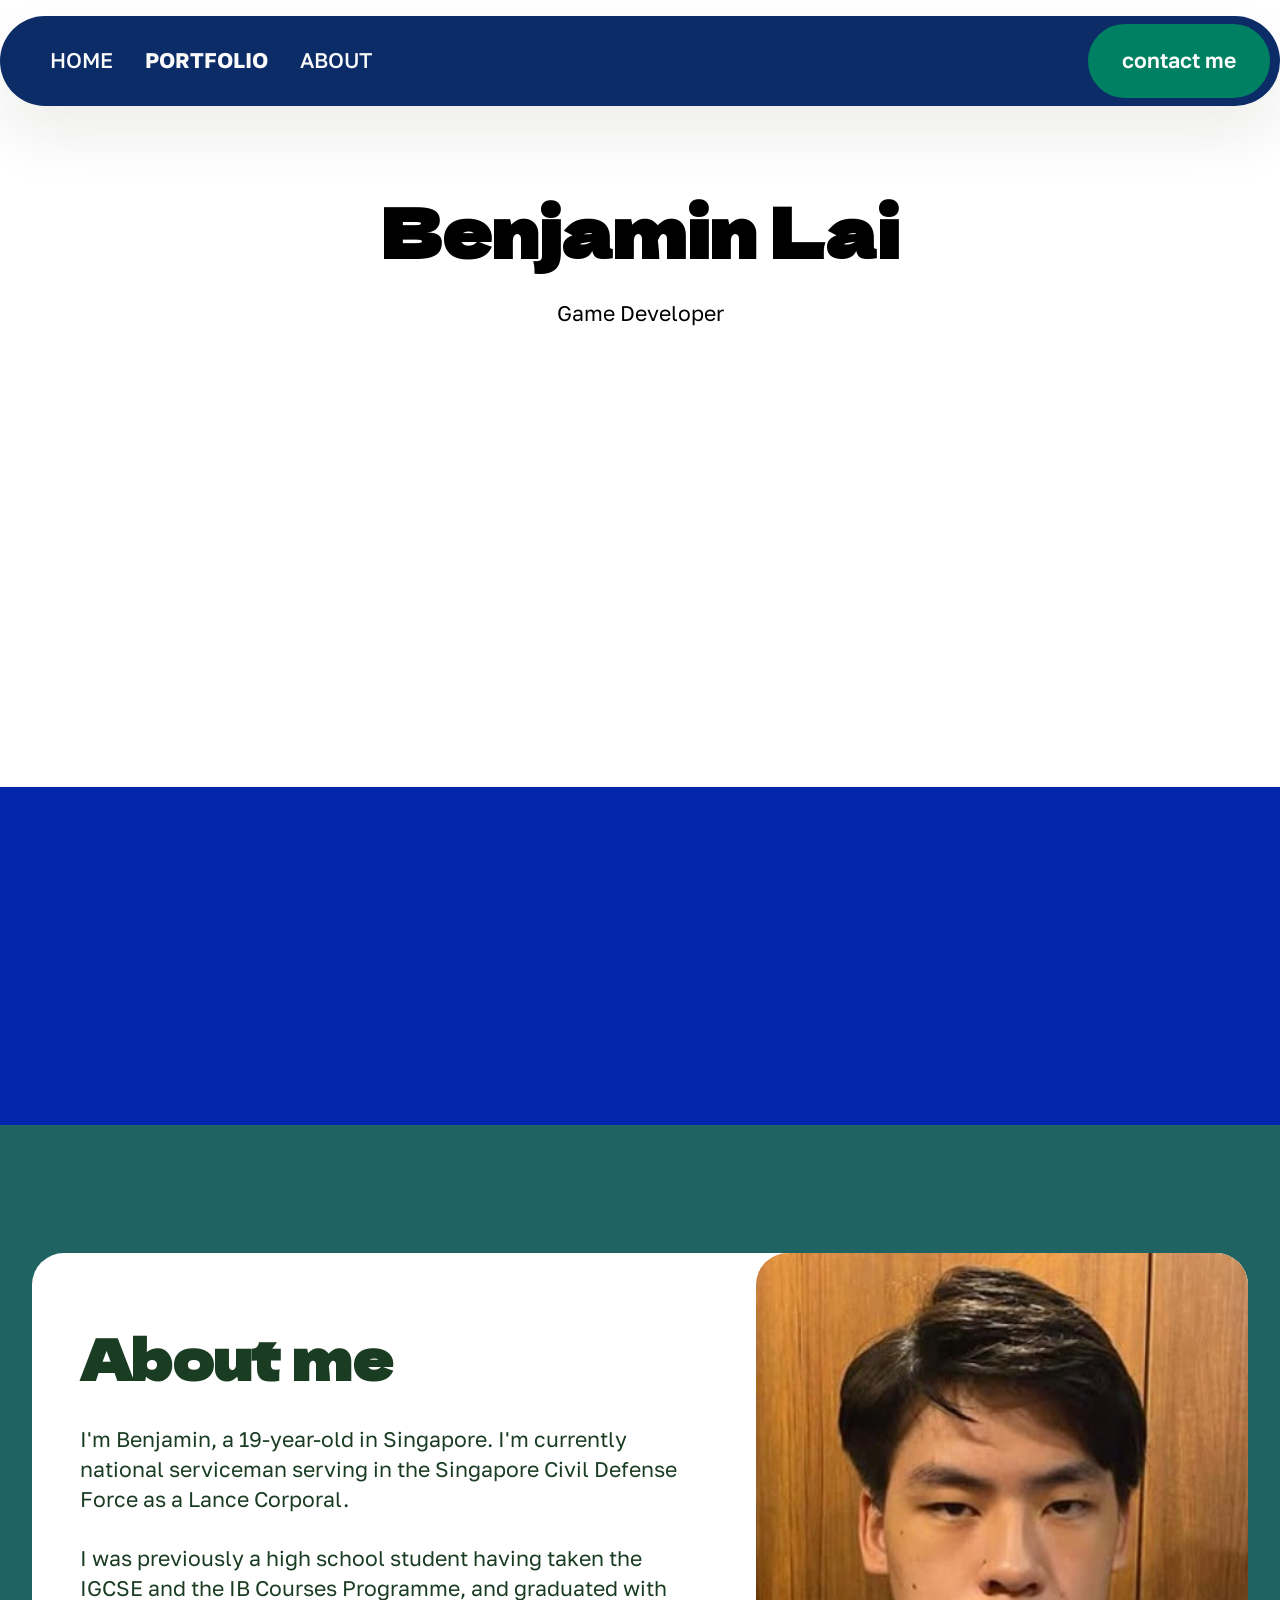
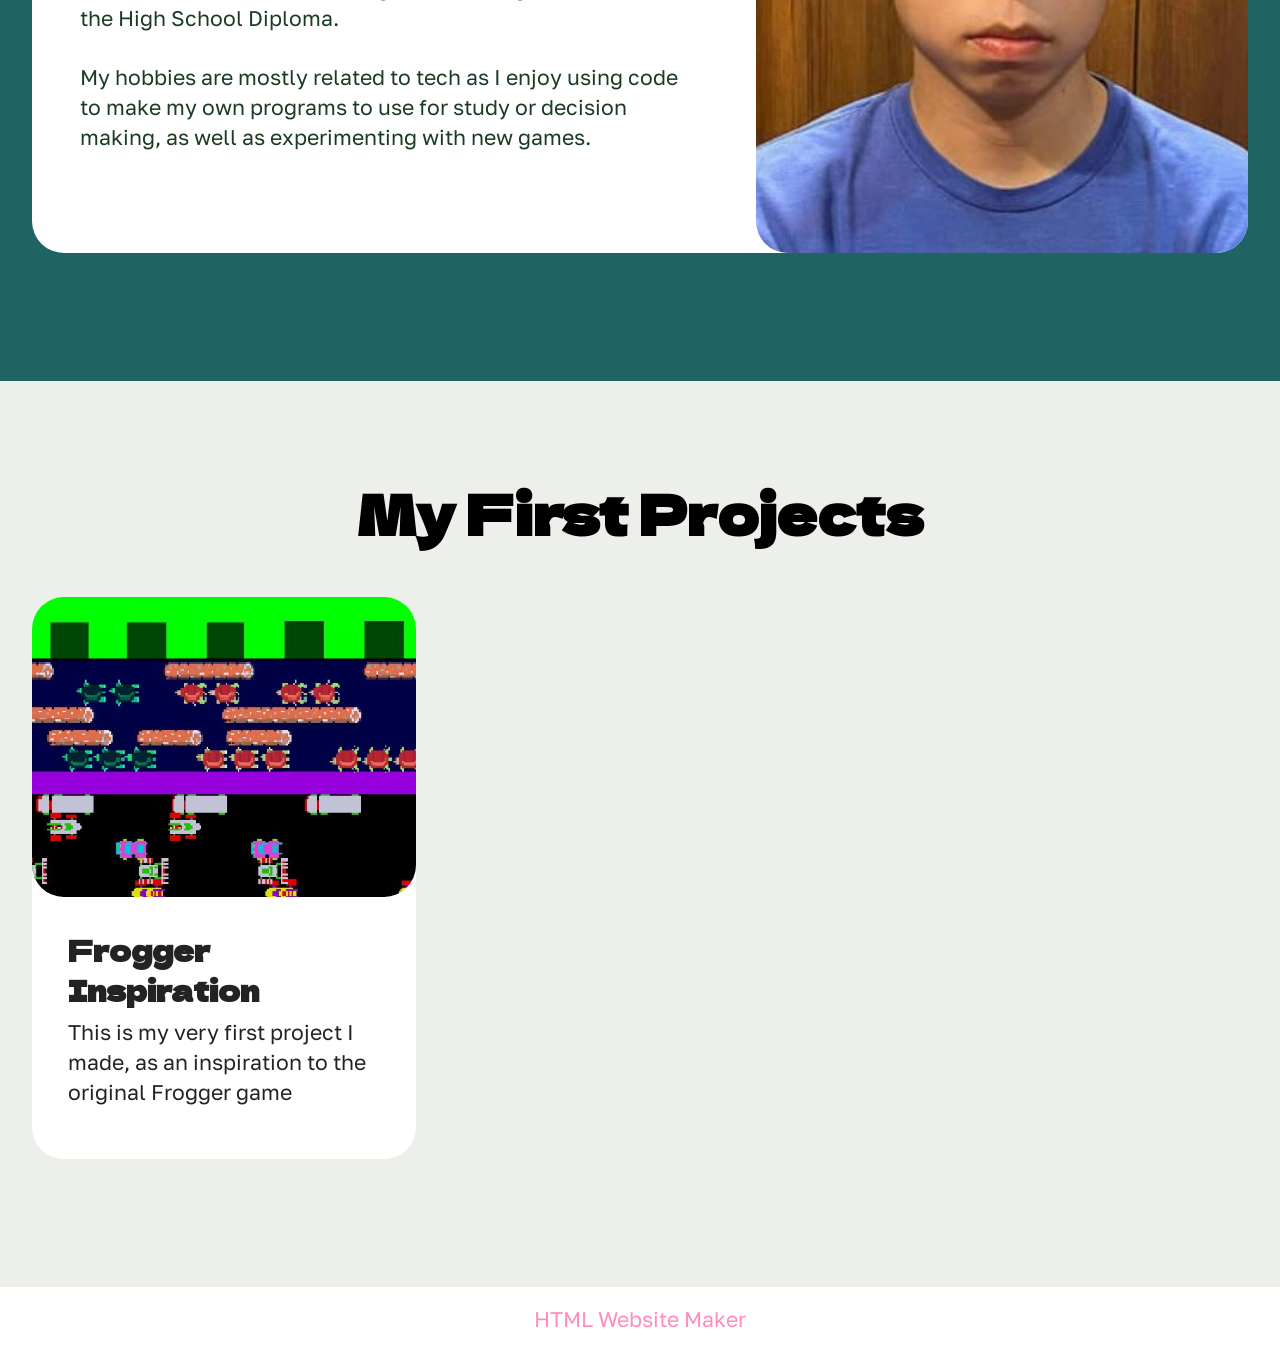
==== index.html @ 040d7aa0 "site set up, frogger page added, first edits made" ====
<!DOCTYPE html>
<html  >
<head>
  <!-- Site made with Mobirise Website Builder v6.1.12, https://mobirise.com -->
  <meta charset="UTF-8">
  <meta http-equiv="X-UA-Compatible" content="IE=edge">
  <meta name="generator" content="Mobirise v6.1.12, mobirise.com">
  <meta name="viewport" content="width=device-width, initial-scale=1, minimum-scale=1">
  <link rel="shortcut icon" href="assets/images/logo2.png" type="image/x-icon">
  <meta name="description" content="">
  
  
  <title>Home</title>
  <link rel="stylesheet" href="assets/web/assets/mobirise-icons2/mobirise2.css">
  <link rel="stylesheet" href="assets/bootstrap/css/bootstrap.min.css">
  <link rel="stylesheet" href="assets/dropdown/css/style.css">
  <link rel="stylesheet" href="assets/theme/css/style.css">
  <link rel="preload" href="https://fonts.googleapis.com/css?family=Dela+Gothic+One:400&display=swap" as="style" onload="this.onload=null;this.rel='stylesheet'">
  <noscript><link rel="stylesheet" href="https://fonts.googleapis.com/css?family=Dela+Gothic+One:400&display=swap"></noscript>
  <link rel="preload" href="https://fonts.googleapis.com/css?family=Golos+Text:400,500,600,700,800,900&display=swap" as="style" onload="this.onload=null;this.rel='stylesheet'">
  <noscript><link rel="stylesheet" href="https://fonts.googleapis.com/css?family=Golos+Text:400,500,600,700,800,900&display=swap"></noscript>
  <link rel="preload" as="style" href="assets/mobirise/css/mbr-additional.css?v=8vI5Eb"><link rel="stylesheet" href="assets/mobirise/css/mbr-additional.css?v=8vI5Eb" type="text/css">

  
  
  
</head>
<body>
  
  <section data-bs-version="5.1" class="menu menu3 cid-tHeG7yune1" once="menu" id="menu03-2">
	

	<nav class="navbar navbar-dropdown navbar-fixed-top navbar-expand-lg">
		<div class="container">
			<div class="navbar-brand">
				
				
			</div>
			<button class="navbar-toggler" type="button" data-toggle="collapse" data-bs-toggle="collapse" data-target="#navbarSupportedContent" data-bs-target="#navbarSupportedContent" aria-controls="navbarNavAltMarkup" aria-expanded="false" aria-label="Toggle navigation">
				<div class="hamburger">
					<span></span>
					<span></span>
					<span></span>
					<span></span>
				</div>
			</button>
			<div class="collapse navbar-collapse" id="navbarSupportedContent">
				<ul class="navbar-nav nav-dropdown navbar-nav-top-padding" data-app-modern-menu="true"><li class="nav-item">
						<a class="nav-link link show text-white display-7" href="index.html#features03-0" aria-expanded="false">HOME<strong></strong></a>
					</li><li class="nav-item">
						<a class="nav-link link text-white display-7" href="index.html#gallery01-2"><strong>PORTFOLIO</strong></a>
					</li>
					
					<li class="nav-item">
						<a class="nav-link link text-white display-7" href="index.html#features03-6">ABOUT<strong></strong></a>
					</li></ul>
				
				<div class="navbar-buttons mbr-section-btn"><a class="btn btn-danger display-4" href="index.html#contacts01-5">contact me</a></div>
			</div>
		</div>
	</nav>
</section>

<section data-bs-version="5.1" class="header7 cid-tHeG8PGECK" id="header07-3">
  

  
  
  <div class="topbg"></div>
  <div class="align-center container">
    <div class="row justify-content-center">
      <div class="col-md-12 col-lg-9">
        <h1 class="mbr-section-title mbr-fonts-style mb-4 display-1"><strong>Benjamin Lai</strong></h1>
        <p class="mbr-text mbr-fonts-style mb-4 display-7">
          Game Developer</p>
        
      </div>
    </div>

    <div class="row mt-5 justify-content-center">
      <div class="mbr-figure col-12 col-md-12"><iframe class="mbr-embedded-video" src="https://www.youtube.com/embed/rC41a8PRwlE?rel=0&amp;amp;mute=1&amp;showinfo=0&amp;autoplay=1&amp;loop=1&amp;playlist=rC41a8PRwlE" width="1280" height="720" frameborder="0" allowfullscreen></iframe></div>
    </div>
  </div>
</section>

<section data-bs-version="5.1" class="article05 cid-tIsj2q7oBw" id="article05-1">
  

  
  

  <div class="container">
    <div class="row justify-content-center align-items-center">
      <div class="col-12">
        <div class="card-wrapper">
          <div class="row">
            <div class="col-12 col-md-12 col-lg-5 image-wrapper">
              <img class="w-100" src="assets/images/prof-495x474.jpg" alt="Mobirise Website Builder">
            </div>
            <div class="col-12 col-lg col-md-12">
              <div class="text-wrapper align-left">
                <h1 class="mbr-section-title mbr-fonts-style mb-4 display-2"><strong>About me</strong></h1>
                <p class="mbr-text mbr-fonts-style mb-4 display-7">I'm Benjamin, a 19-year-old in Singapore. I'm currently national serviceman serving in the Singapore Civil Defense Force as a Lance Corporal.&nbsp;<br><br>I was previously a high school student having taken the IGCSE and the IB Courses Programme, and graduated with the High School Diploma.<br><br>My hobbies are mostly related to tech as I enjoy using code to make my own programs to use for study or decision making, as well as experimenting with new games.</p>
                
              </div>
            </div>
          </div>
        </div>
      </div>
    </div>
  </div>
</section>

<section data-bs-version="5.1" class="features4 start cid-vlGJOnzGHp" id="features04-g">
	
	
	<div class="container">
		<div class="row justify-content-center">
			<div class="col-12 content-head">
				<div class="mbr-section-head mb-5">
					<h4 class="mbr-section-title mbr-fonts-style align-center mb-0 display-2">
						<strong>My First Projects</strong></h4>
					
					
				</div>
			</div>
		</div>
		<div class="row">
			<div class="item features-image col-12 col-md-6 col-lg-4 active">
				<div class="item-wrapper">
					<div class="item-img">
						<a href="frogger.html"><img src="assets/images/froggergameplay-543x629.jpg" alt="Mobirise Website Builder" data-slide-to="1" data-bs-slide-to="1"></a>
					</div>
					<div class="item-content">
						<h5 class="item-title mbr-fonts-style display-5">
							<strong>Frogger Inspiration</strong></h5>
						<p class="mbr-text mbr-fonts-style display-7">
							This is my very first project I made, as an inspiration to the original Frogger game</p>
						
					</div>

				</div>
			</div>
			
			
		</div>
	</div>
</section><section class="display-7" style="padding: 0;align-items: center;justify-content: center;flex-wrap: wrap;    align-content: center;display: flex;position: relative;height: 4rem;"><a href="https://mobiri.se/" style="flex: 1 1;height: 4rem;position: absolute;width: 100%;z-index: 1;"><img alt="" style="height: 4rem;" src="[data-uri]"></a><p style="margin: 0;text-align: center;" class="display-7">&#8204;</p><a style="z-index:1" href="https://mobirise.com/html-builder.html">HTML Website Maker</a></section><script src="assets/bootstrap/js/bootstrap.bundle.min.js"></script>  <script src="assets/smoothscroll/smooth-scroll.js"></script>  <script src="assets/ytplayer/index.js"></script>  <script src="assets/dropdown/js/navbar-dropdown.js"></script>  <script src="assets/theme/js/script.js"></script>  
  
  
</body>
</html>
---- assets/web/assets/mobirise-icons2/mobirise2.css ----
@font-face {
  font-family: 'Moririse2';
  font-display: swap;
  src:  url('mobirise2.eot?f2bix4');
  src:  url('mobirise2.eot?f2bix4#iefix') format('embedded-opentype'),
    url('mobirise2.woff2?f2bix4') format('woff2'),
    url('mobirise2.woff?f2bix4') format('woff'),
    url('mobirise2.ttf?f2bix4') format('truetype'),
    url('mobirise2.svg?f2bix4#mobirise2') format('svg');
  font-weight: normal;
  font-style: normal;
}

[class^="mobi-"], [class*=" mobi-"] {
  /* use !important to prevent issues with browser extensions that change fonts */
  font-family: 'Moririse2' !important;
  speak: none;
  font-style: normal;
  font-weight: normal;
  font-variant: normal;
  text-transform: none;
  line-height: 1;

  /* Better Font Rendering =========== */
  -webkit-font-smoothing: antialiased;
  -moz-osx-font-smoothing: grayscale;
}

.mobi-mbri-add-submenu:before {
  content: "\e900";
}
.mobi-mbri-alert:before {
  content: "\e901";
}
.mobi-mbri-align-center:before {
  content: "\e902";
}
.mobi-mbri-align-justify:before {
  content: "\e903";
}
.mobi-mbri-align-left:before {
  content: "\e904";
}
.mobi-mbri-align-right:before {
  content: "\e905";
}
.mobi-mbri-android:before {
  content: "\e906";
}
.mobi-mbri-apple:before {
  content: "\e907";
}
.mobi-mbri-arrow-down:before {
  content: "\e908";
}
.mobi-mbri-arrow-next:before {
  content: "\e909";
}
.mobi-mbri-arrow-prev:before {
  content: "\e90a";
}
.mobi-mbri-arrow-up:before {
  content: "\e90b";
}
.mobi-mbri-bold:before {
  content: "\e90c";
}
.mobi-mbri-bookmark:before {
  content: "\e90d";
}
.mobi-mbri-bootstrap:before {
  content: "\e90e";
}
.mobi-mbri-briefcase:before {
  content: "\e90f";
}
.mobi-mbri-browse:before {
  content: "\e910";
}
.mobi-mbri-bulleted-list:before {
  content: "\e911";
}
.mobi-mbri-calendar:before {
  content: "\e912";
}
.mobi-mbri-camera:before {
  content: "\e913";
}
.mobi-mbri-cart-add:before {
  content: "\e914";
}
.mobi-mbri-cart-full:before {
  content: "\e915";
}
.mobi-mbri-cash:before {
  content: "\e916";
}
.mobi-mbri-change-style:before {
  content: "\e917";
}
.mobi-mbri-chat:before {
  content: "\e918";
}
.mobi-mbri-clock:before {
  content: "\e919";
}
.mobi-mbri-close:before {
  content: "\e91a";
}
.mobi-mbri-cloud:before {
  content: "\e91b";
}
.mobi-mbri-code:before {
  content: "\e91c";
}
.mobi-mbri-contact-form:before {
  content: "\e91d";
}
.mobi-mbri-credit-card:before {
  content: "\e91e";
}
.mobi-mbri-cursor-click:before {
  content: "\e91f";
}
.mobi-mbri-cust-feedback:before {
  content: "\e920";
}
.mobi-mbri-database:before {
  content: "\e921";
}
.mobi-mbri-delivery:before {
  content: "\e922";
}
.mobi-mbri-desktop:before {
  content: "\e923";
}
.mobi-mbri-devices:before {
  content: "\e924";
}
.mobi-mbri-down:before {
  content: "\e925";
}
.mobi-mbri-download-2:before {
  content: "\e926";
}
.mobi-mbri-download:before {
  content: "\e927";
}
.mobi-mbri-drag-n-drop-2:before {
  content: "\e928";
}
.mobi-mbri-drag-n-drop:before {
  content: "\e929";
}
.mobi-mbri-edit-2:before {
  content: "\e92a";
}
.mobi-mbri-edit:before {
  content: "\e92b";
}
.mobi-mbri-error:before {
  content: "\e92c";
}
.mobi-mbri-extension:before {
  content: "\e92d";
}
.mobi-mbri-features:before {
  content: "\e92e";
}
.mobi-mbri-file:before {
  content: "\e92f";
}
.mobi-mbri-flag:before {
  content: "\e930";
}
.mobi-mbri-folder:before {
  content: "\e931";
}
.mobi-mbri-gift:before {
  content: "\e932";
}
.mobi-mbri-github:before {
  content: "\e933";
}
.mobi-mbri-globe-2:before {
  content: "\e934";
}
.mobi-mbri-globe:before {
  content: "\e935";
}
.mobi-mbri-growing-chart:before {
  content: "\e936";
}
.mobi-mbri-hearth:before {
  content: "\e937";
}
.mobi-mbri-help:before {
  content: "\e938";
}
.mobi-mbri-home:before {
  content: "\e939";
}
.mobi-mbri-hot-cup:before {
  content: "\e93a";
}
.mobi-mbri-idea:before {
  content: "\e93b";
}
.mobi-mbri-image-gallery:before {
  content: "\e93c";
}
.mobi-mbri-image-slider:before {
  content: "\e93d";
}
.mobi-mbri-info:before {
  content: "\e93e";
}
.mobi-mbri-italic:before {
  content: "\e93f";
}
.mobi-mbri-key:before {
  content: "\e940";
}
.mobi-mbri-laptop:before {
  content: "\e941";
}
.mobi-mbri-layers:before {
  content: "\e942";
}
.mobi-mbri-left-right:before {
  content: "\e943";
}
.mobi-mbri-left:before {
  content: "\e944";
}
.mobi-mbri-letter:before {
  content: "\e945";
}
.mobi-mbri-like:before {
  content: "\e946";
}
.mobi-mbri-link:before {
  content: "\e947";
}
.mobi-mbri-lock:before {
  content: "\e948";
}
.mobi-mbri-login:before {
  content: "\e949";
}
.mobi-mbri-logout:before {
  content: "\e94a";
}
.mobi-mbri-magic-stick:before {
  content: "\e94b";
}
.mobi-mbri-map-pin:before {
  content: "\e94c";
}
.mobi-mbri-menu:before {
  content: "\e94d";
}
.mobi-mbri-mobile-2:before {
  content: "\e94e";
}
.mobi-mbri-mobile-horizontal:before {
  content: "\e94f";
}
.mobi-mbri-mobile:before {
  content: "\e950";
}
.mobi-mbri-mobirise:before {
  content: "\e951";
}
.mobi-mbri-more-horizontal:before {
  content: "\e952";
}
.mobi-mbri-more-vertical:before {
  content: "\e953";
}
.mobi-mbri-music:before {
  content: "\e954";
}
.mobi-mbri-new-file:before {
  content: "\e955";
}
.mobi-mbri-numbered-list:before {
  content: "\e956";
}
.mobi-mbri-opened-folder:before {
  content: "\e957";
}
.mobi-mbri-pages:before {
  content: "\e958";
}
.mobi-mbri-paper-plane:before {
  content: "\e959";
}
.mobi-mbri-paperclip:before {
  content: "\e95a";
}
.mobi-mbri-phone:before {
  content: "\e95b";
}
.mobi-mbri-photo:before {
  content: "\e95c";
}
.mobi-mbri-photos:before {
  content: "\e95d";
}
.mobi-mbri-pin:before {
  content: "\e95e";
}
.mobi-mbri-play:before {
  content: "\e95f";
}
.mobi-mbri-plus:before {
  content: "\e960";
}
.mobi-mbri-preview:before {
  content: "\e961";
}
.mobi-mbri-print:before {
  content: "\e962";
}
.mobi-mbri-protect:before {
  content: "\e963";
}
.mobi-mbri-question:before {
  content: "\e964";
}
.mobi-mbri-quote-left:before {
  content: "\e965";
}
.mobi-mbri-quote-right:before {
  content: "\e966";
}
.mobi-mbri-redo:before {
  content: "\e967";
}
.mobi-mbri-refresh:before {
  content: "\e968";
}
.mobi-mbri-responsive-2:before {
  content: "\e969";
}
.mobi-mbri-responsive:before {
  content: "\e96a";
}
.mobi-mbri-right:before {
  content: "\e96b";
}
.mobi-mbri-rocket:before {
  content: "\e96c";
}
.mobi-mbri-sad-face:before {
  content: "\e96d";
}
.mobi-mbri-sale:before {
  content: "\e96e";
}
.mobi-mbri-save:before {
  content: "\e96f";
}
.mobi-mbri-search:before {
  content: "\e970";
}
.mobi-mbri-setting-2:before {
  content: "\e971";
}
.mobi-mbri-setting-3:before {
  content: "\e972";
}
.mobi-mbri-setting:before {
  content: "\e973";
}
.mobi-mbri-share:before {
  content: "\e974";
}
.mobi-mbri-shopping-bag:before {
  content: "\e975";
}
.mobi-mbri-shopping-basket:before {
  content: "\e976";
}
.mobi-mbri-shopping-cart:before {
  content: "\e977";
}
.mobi-mbri-sites:before {
  content: "\e978";
}
.mobi-mbri-smile-face:before {
  content: "\e979";
}
.mobi-mbri-speed:before {
  content: "\e97a";
}
.mobi-mbri-star:before {
  content: "\e97b";
}
.mobi-mbri-success:before {
  content: "\e97c";
}
.mobi-mbri-sun:before {
  content: "\e97d";
}
.mobi-mbri-sun2:before {
  content: "\e97e";
}
.mobi-mbri-tablet-vertical:before {
  content: "\e97f";
}
.mobi-mbri-tablet:before {
  content: "\e980";
}
.mobi-mbri-target:before {
  content: "\e981";
}
.mobi-mbri-timer:before {
  content: "\e982";
}
.mobi-mbri-to-ftp:before {
  content: "\e983";
}
.mobi-mbri-to-local-drive:before {
  content: "\e984";
}
.mobi-mbri-touch-swipe:before {
  content: "\e985";
}
.mobi-mbri-touch:before {
  content: "\e986";
}
.mobi-mbri-trash:before {
  content: "\e987";
}
.mobi-mbri-underline:before {
  content: "\e988";
}
.mobi-mbri-undo:before {
  content: "\e989";
}
.mobi-mbri-unlink:before {
  content: "\e98a";
}
.mobi-mbri-unlock:before {
  content: "\e98b";
}
.mobi-mbri-up-down:before {
  content: "\e98c";
}
.mobi-mbri-up:before {
  content: "\e98d";
}
.mobi-mbri-update:before {
  content: "\e98e";
}
.mobi-mbri-upload-2:before {
  content: "\e98f";
}
.mobi-mbri-upload:before {
  content: "\e990";
}
.mobi-mbri-user-2:before {
  content: "\e991";
}
.mobi-mbri-user:before {
  content: "\e992";
}
.mobi-mbri-users:before {
  content: "\e993";
}
.mobi-mbri-video-play:before {
  content: "\e994";
}
.mobi-mbri-video:before {
  content: "\e995";
}
.mobi-mbri-watch:before {
  content: "\e996";
}
.mobi-mbri-website-theme-2:before {
  content: "\e997";
}
.mobi-mbri-website-theme:before {
  content: "\e998";
}
.mobi-mbri-wifi:before {
  content: "\e999";
}
.mobi-mbri-windows:before {
  content: "\e99a";
}
.mobi-mbri-zoom-in:before {
  content: "\e99b";
}
.mobi-mbri-zoom-out:before {
  content: "\e99c";
}
---- assets/dropdown/css/style.css ----
.navbar-dropdown {
  left: 0;
  padding: 0;
  position: absolute;
  right: 0;
  top: 0;
  transition: all 0.45s ease;
  z-index: 1030;
  background: #282828; }
  .navbar-dropdown .navbar-logo {
    margin-right: 0.8rem;
    transition: margin 0.3s ease-in-out;
    vertical-align: middle; }
    .navbar-dropdown .navbar-logo img {
      height: 3.125rem;
      transition: all 0.3s ease-in-out; }
    .navbar-dropdown .navbar-logo.mbr-iconfont {
      font-size: 3.125rem;
      line-height: 3.125rem; }
  .navbar-dropdown .navbar-caption {
    font-weight: 700;
    white-space: normal;
    vertical-align: -4px;
    line-height: 3.125rem !important; }
    .navbar-dropdown .navbar-caption, .navbar-dropdown .navbar-caption:hover {
      color: inherit;
      text-decoration: none; }
  .navbar-dropdown .mbr-iconfont + .navbar-caption {
    vertical-align: -1px; }
  .navbar-dropdown.navbar-fixed-top {
    position: fixed; }
  .navbar-dropdown .navbar-brand span {
    vertical-align: -4px; }
  .navbar-dropdown.bg-color.transparent {
    background: none; }
  .navbar-dropdown.navbar-short .navbar-brand {
    padding: 0.625rem 0; }
    .navbar-dropdown.navbar-short .navbar-brand span {
      vertical-align: -1px; }
  .navbar-dropdown.navbar-short .navbar-caption {
    line-height: 2.375rem !important;
    vertical-align: -2px; }
  .navbar-dropdown.navbar-short .navbar-logo {
    margin-right: 0.5rem; }
    .navbar-dropdown.navbar-short .navbar-logo img {
      height: 2.375rem; }
    .navbar-dropdown.navbar-short .navbar-logo.mbr-iconfont {
      font-size: 2.375rem;
      line-height: 2.375rem; }
  .navbar-dropdown.navbar-short .mbr-table-cell {
    height: 3.625rem; }
  .navbar-dropdown .navbar-close {
    left: 0.6875rem;
    position: fixed;
    top: 0.75rem;
    z-index: 1000; }
  .navbar-dropdown .hamburger-icon {
    content: "";
    display: inline-block;
    vertical-align: middle;
    width: 16px;
    -webkit-box-shadow: 0 -6px 0 1px #282828,0 0 0 1px #282828,0 6px 0 1px #282828;
    -moz-box-shadow: 0 -6px 0 1px #282828,0 0 0 1px #282828,0 6px 0 1px #282828;
    box-shadow: 0 -6px 0 1px #282828,0 0 0 1px #282828,0 6px 0 1px #282828; }

.dropdown-menu .dropdown-toggle[data-toggle="dropdown-submenu"]::after {
  border-bottom: 0.35em solid transparent;
  border-left: 0.35em solid;
  border-right: 0;
  border-top: 0.35em solid transparent;
  margin-left: 0.3rem; }

.dropdown-menu .dropdown-item:focus {
  outline: 0; }

.nav-dropdown {
  font-size: 0.75rem;
  font-weight: 500;
  height: auto !important; }
  .nav-dropdown .nav-btn {
    padding-left: 1rem; }
  .nav-dropdown .link {
    margin: .667em 1.667em;
    font-weight: 500;
    padding: 0;
    transition: color .2s ease-in-out; }
    .nav-dropdown .link.dropdown-toggle {
      margin-right: 2.583em; }
      .nav-dropdown .link.dropdown-toggle::after {
        margin-left: .25rem;
        border-top: 0.35em solid;
        border-right: 0.35em solid transparent;
        border-left: 0.35em solid transparent;
        border-bottom: 0; }
      .nav-dropdown .link.dropdown-toggle[aria-expanded="true"] {
        margin: 0;
        padding: 0.667em 3.263em  0.667em 1.667em; }
  .nav-dropdown .link::after,
  .nav-dropdown .dropdown-item::after {
    color: inherit; }
  .nav-dropdown .btn {
    font-size: 0.75rem;
    font-weight: 700;
    letter-spacing: 0;
    margin-bottom: 0;
    padding-left: 1.25rem;
    padding-right: 1.25rem; }
  .nav-dropdown .dropdown-menu {
    border-radius: 0;
    border: 0;
    left: 0;
    margin: 0;
    padding-bottom: 1.25rem;
    padding-top: 1.25rem;
    position: relative; }
  .nav-dropdown .dropdown-submenu {
    margin-left: 0.125rem;
    top: 0; }
  .nav-dropdown .dropdown-item {
    font-weight: 500;
    line-height: 2;
    padding: 0.3846em 4.615em 0.3846em 1.5385em;
    position: relative;
    transition: color .2s ease-in-out, background-color .2s ease-in-out; }
    .nav-dropdown .dropdown-item::after {
      margin-top: -0.3077em;
      position: absolute;
      right: 1.1538em;
      top: 50%; }
    .nav-dropdown .dropdown-item:focus, .nav-dropdown .dropdown-item:hover {
      background: none; }

@media (max-width: 767px) {
  .nav-dropdown.navbar-toggleable-sm {
    bottom: 0;
    display: none;
    left: 0;
    overflow-x: hidden;
    position: fixed;
    top: 0;
    transform: translateX(-100%);
    -ms-transform: translateX(-100%);
    -webkit-transform: translateX(-100%);
    width: 18.75rem;
    z-index: 999; } }
.nav-dropdown.navbar-toggleable-xl {
  bottom: 0;
  display: none;
  left: 0;
  overflow-x: hidden;
  position: fixed;
  top: 0;
  transform: translateX(-100%);
  -ms-transform: translateX(-100%);
  -webkit-transform: translateX(-100%);
  width: 18.75rem;
  z-index: 999; }

.nav-dropdown-sm {
  display: block !important;
  overflow-x: hidden;
  overflow: auto;
  padding-top: 3.875rem; }
  .nav-dropdown-sm::after {
    content: "";
    display: block;
    height: 3rem;
    width: 100%; }
  .nav-dropdown-sm.collapse.in ~ .navbar-close {
    display: block !important; }
  .nav-dropdown-sm.collapsing, .nav-dropdown-sm.collapse.in {
    transform: translateX(0);
    -ms-transform: translateX(0);
    -webkit-transform: translateX(0);
    transition: all 0.25s ease-out;
    -webkit-transition: all 0.25s ease-out;
    background: #282828; }
  .nav-dropdown-sm.collapsing[aria-expanded="false"] {
    transform: translateX(-100%);
    -ms-transform: translateX(-100%);
    -webkit-transform: translateX(-100%); }
  .nav-dropdown-sm .nav-item {
    display: block;
    margin-left: 0 !important;
    padding-left: 0; }
  .nav-dropdown-sm .link,
  .nav-dropdown-sm .dropdown-item {
    border-top: 1px dotted rgba(255, 255, 255, 0.1);
    font-size: 0.8125rem;
    line-height: 1.6;
    margin: 0 !important;
    padding: 0.875rem 2.4rem 0.875rem 1.5625rem !important;
    position: relative;
    white-space: normal; }
    .nav-dropdown-sm .link:focus, .nav-dropdown-sm .link:hover,
    .nav-dropdown-sm .dropdown-item:focus,
    .nav-dropdown-sm .dropdown-item:hover {
      background: rgba(0, 0, 0, 0.2) !important;
      color: #c0a375; }
  .nav-dropdown-sm .nav-btn {
    position: relative;
    padding: 1.5625rem 1.5625rem 0 1.5625rem; }
    .nav-dropdown-sm .nav-btn::before {
      border-top: 1px dotted rgba(255, 255, 255, 0.1);
      content: "";
      left: 0;
      position: absolute;
      top: 0;
      width: 100%; }
    .nav-dropdown-sm .nav-btn + .nav-btn {
      padding-top: 0.625rem; }
      .nav-dropdown-sm .nav-btn + .nav-btn::before {
        display: none; }
  .nav-dropdown-sm .btn {
    padding: 0.625rem 0; }
  .nav-dropdown-sm .dropdown-toggle[data-toggle="dropdown-submenu"]::after {
    margin-left: .25rem;
    border-top: 0.35em solid;
    border-right: 0.35em solid transparent;
    border-left: 0.35em solid transparent;
    border-bottom: 0; }
  .nav-dropdown-sm .dropdown-toggle[data-toggle="dropdown-submenu"][aria-expanded="true"]::after {
    border-top: 0;
    border-right: 0.35em solid transparent;
    border-left: 0.35em solid transparent;
    border-bottom: 0.35em solid; }
  .nav-dropdown-sm .dropdown-menu {
    margin: 0;
    padding: 0;
    position: relative;
    top: 0;
    left: 0;
    width: 100%;
    border: 0;
    float: none;
    border-radius: 0;
    background: none; }
  .nav-dropdown-sm .dropdown-submenu {
    left: 100%;
    margin-left: 0.125rem;
    margin-top: -1.25rem;
    top: 0; }

.navbar-toggleable-sm .nav-dropdown .dropdown-menu {
  position: absolute; }

.navbar-toggleable-sm .nav-dropdown .dropdown-submenu {
  left: 100%;
  margin-left: 0.125rem;
  margin-top: -1.25rem;
  top: 0; }

.navbar-toggleable-sm.opened .nav-dropdown .dropdown-menu {
  position: relative; }

.navbar-toggleable-sm.opened .nav-dropdown .dropdown-submenu {
  left: 0;
  margin-left: 00rem;
  margin-top: 0rem;
  top: 0; }

.is-builder .nav-dropdown.collapsing {
  transition: none !important; }
---- assets/theme/css/style.css ----
@charset "UTF-8";
section {
  background-color: #ffffff;
}

body {
  font-style: normal;
  line-height: 1.5;
  font-weight: 400;
  color: #232323;
  position: relative;
}

button {
  background-color: transparent;
  border-color: transparent;
}

.embla__button,
.carousel-control {
  background-color: #edefea !important;
  opacity: 0.8 !important;
  color: #464845 !important;
  border-color: #edefea !important;
}

.carousel .close,
.modalWindow .close {
  background-color: #edefea !important;
  color: #464845 !important;
  border-color: #edefea !important;
  opacity: 0.8 !important;
}

.carousel .close:hover,
.modalWindow .close:hover {
  opacity: 1 !important;
}

.carousel-indicators li {
  background-color: #edefea !important;
  border: 2px solid #464845 !important;
}

.carousel-indicators li:hover,
.carousel-indicators li:active {
  opacity: 0.8 !important;
}

.embla__button:hover,
.carousel-control:hover {
  background-color: #edefea !important;
  opacity: 1 !important;
}

.modalWindow-video-container {
  height: 80%;
}

section,
.container,
.container-fluid {
  position: relative;
  word-wrap: break-word;
}

a.mbr-iconfont:hover {
  text-decoration: none;
}

.article .lead p,
.article .lead ul,
.article .lead ol,
.article .lead pre,
.article .lead blockquote {
  margin-bottom: 0;
}

a {
  font-style: normal;
  font-weight: 400;
  cursor: pointer;
}
a, a:hover {
  text-decoration: none;
}

.mbr-section-title {
  font-style: normal;
  line-height: 1.3;
}

.mbr-section-subtitle {
  line-height: 1.3;
}

.mbr-text {
  font-style: normal;
  line-height: 1.7;
}

h1,
h2,
h3,
h4,
h5,
h6,
.display-1,
.display-2,
.display-4,
.display-5,
.display-7,
span,
p,
a {
  line-height: 1;
  word-break: break-word;
  word-wrap: break-word;
  font-weight: 400;
}

b,
strong {
  font-weight: bold;
}

input:-webkit-autofill, input:-webkit-autofill:hover, input:-webkit-autofill:focus, input:-webkit-autofill:active {
  transition-delay: 9999s;
  -webkit-transition-property: background-color, color;
  transition-property: background-color, color;
}

textarea[type=hidden] {
  display: none;
}

section {
  background-position: 50% 50%;
  background-repeat: no-repeat;
  background-size: cover;
}
section .mbr-background-video,
section .mbr-background-video-preview {
  position: absolute;
  bottom: 0;
  left: 0;
  right: 0;
  top: 0;
}

.hidden {
  visibility: hidden;
}

.mbr-z-index20 {
  z-index: 20;
}

/*! Base colors */
.mbr-white {
  color: #ffffff;
}

.mbr-black {
  color: #111111;
}

.mbr-bg-white {
  background-color: #ffffff;
}

.mbr-bg-black {
  background-color: #000000;
}

/*! Text-aligns */
.align-left {
  text-align: left;
}

.align-center {
  text-align: center;
}

.align-right {
  text-align: right;
}

/*! Font-weight  */
.mbr-light {
  font-weight: 300;
}

.mbr-regular {
  font-weight: 400;
}

.mbr-semibold {
  font-weight: 500;
}

.mbr-bold {
  font-weight: 700;
}

/*! Media  */
.media-content {
  flex-basis: 100%;
}

.media-container-row {
  display: flex;
  flex-direction: row;
  flex-wrap: wrap;
  justify-content: center;
  align-content: center;
  align-items: start;
}
.media-container-row .media-size-item {
  width: 400px;
}

.media-container-column {
  display: flex;
  flex-direction: column;
  flex-wrap: wrap;
  justify-content: center;
  align-content: center;
  align-items: stretch;
}
.media-container-column > * {
  width: 100%;
}

@media (min-width: 992px) {
  .media-container-row {
    flex-wrap: nowrap;
  }
}
figure {
  margin-bottom: 0;
  overflow: hidden;
}

figure[mbr-media-size] {
  transition: width 0.1s;
}

img,
iframe {
  display: block;
  width: 100%;
}

.card {
  background-color: transparent;
  border: none;
}

.card-box {
  width: 100%;
}

.card-img {
  text-align: center;
  flex-shrink: 0;
  -webkit-flex-shrink: 0;
}

.media {
  max-width: 100%;
  margin: 0 auto;
}

.mbr-figure {
  align-self: center;
}

.media-container > div {
  max-width: 100%;
}

.mbr-figure img,
.card-img img {
  width: 100%;
}

@media (max-width: 991px) {
  .media-size-item {
    width: auto !important;
  }
  .media {
    width: auto;
  }
  .mbr-figure {
    width: 100% !important;
  }
}
/*! Buttons */
.mbr-section-btn {
  margin-left: -0.6rem;
  margin-right: -0.6rem;
  font-size: 0;
}

.btn {
  font-weight: 600;
  border-width: 1px;
  font-style: normal;
  margin: 0.6rem 0.6rem;
  white-space: normal;
  transition: all 0.2s ease-in-out;
  display: inline-flex;
  align-items: center;
  justify-content: center;
  word-break: break-word;
}

.btn-sm {
  font-weight: 600;
  letter-spacing: 0px;
  transition: all 0.3s ease-in-out;
}

.btn-md {
  font-weight: 600;
  letter-spacing: 0px;
  transition: all 0.3s ease-in-out;
}

.btn-lg {
  font-weight: 600;
  letter-spacing: 0px;
  transition: all 0.3s ease-in-out;
}

.btn-form {
  margin: 0;
}
.btn-form:hover {
  cursor: pointer;
}

nav .mbr-section-btn {
  margin-left: 0rem;
  margin-right: 0rem;
}

/*! Btn icon margin */
.btn .mbr-iconfont,
.btn.btn-sm .mbr-iconfont {
  order: 1;
  cursor: pointer;
  margin-left: 0.5rem;
  vertical-align: sub;
}

.btn.btn-md .mbr-iconfont,
.btn.btn-md .mbr-iconfont {
  margin-left: 0.8rem;
}

.mbr-regular {
  font-weight: 400;
}

.mbr-semibold {
  font-weight: 500;
}

.mbr-bold {
  font-weight: 700;
}

[type=submit] {
  -webkit-appearance: none;
}

/*! Full-screen */
.mbr-fullscreen .mbr-overlay {
  min-height: 100vh;
}

.mbr-fullscreen {
  display: flex;
  display: -moz-flex;
  display: -ms-flex;
  display: -o-flex;
  align-items: center;
  min-height: 100vh;
  padding-top: 3rem;
  padding-bottom: 3rem;
}

/*! Map */
.map {
  height: 25rem;
  position: relative;
}
.map iframe {
  width: 100%;
  height: 100%;
}

/*! Scroll to top arrow */
.mbr-arrow-up {
  bottom: 25px;
  right: 90px;
  position: fixed;
  text-align: right;
  z-index: 5000;
  color: #ffffff;
  font-size: 22px;
}

.mbr-arrow-up a {
  background: rgba(0, 0, 0, 0.2);
  border-radius: 50%;
  color: #fff;
  display: inline-block;
  height: 60px;
  width: 60px;
  border: 2px solid #fff;
  outline-style: none !important;
  position: relative;
  text-decoration: none;
  transition: all 0.3s ease-in-out;
  cursor: pointer;
  text-align: center;
}
.mbr-arrow-up a:hover {
  background-color: rgba(0, 0, 0, 0.4);
}
.mbr-arrow-up a i {
  line-height: 60px;
}

.mbr-arrow-up-icon {
  display: block;
  color: #fff;
}

.mbr-arrow-up-icon::before {
  content: "›";
  display: inline-block;
  font-family: serif;
  font-size: 22px;
  line-height: 1;
  font-style: normal;
  position: relative;
  top: 6px;
  left: -4px;
  transform: rotate(-90deg);
}

/*! Arrow Down */
.mbr-arrow {
  position: absolute;
  bottom: 45px;
  left: 50%;
  width: 60px;
  height: 60px;
  cursor: pointer;
  background-color: rgba(80, 80, 80, 0.5);
  border-radius: 50%;
  transform: translateX(-50%);
}
@media (max-width: 767px) {
  .mbr-arrow {
    display: none;
  }
}
.mbr-arrow > a {
  display: inline-block;
  text-decoration: none;
  outline-style: none;
  animation: arrowdown 1.7s ease-in-out infinite;
  color: #ffffff;
}
.mbr-arrow > a > i {
  position: absolute;
  top: -2px;
  left: 15px;
  font-size: 2rem;
}

#scrollToTop a i::before {
  content: "";
  position: absolute;
  display: block;
  border-bottom: 2.5px solid #fff;
  border-left: 2.5px solid #fff;
  width: 27.8%;
  height: 27.8%;
  left: 50%;
  top: 51%;
  transform: translateY(-30%) translateX(-50%) rotate(135deg);
}

@keyframes arrowdown {
  0% {
    transform: translateY(0px);
  }
  50% {
    transform: translateY(-5px);
  }
  100% {
    transform: translateY(0px);
  }
}
@media (max-width: 500px) {
  .mbr-arrow-up {
    left: 0;
    right: 0;
    text-align: center;
  }
}
/*Gradients animation*/
@keyframes gradient-animation {
  from {
    background-position: 0% 100%;
    animation-timing-function: ease-in-out;
  }
  to {
    background-position: 100% 0%;
    animation-timing-function: ease-in-out;
  }
}
.bg-gradient {
  background-size: 200% 200%;
  animation: gradient-animation 5s infinite alternate;
  -webkit-animation: gradient-animation 5s infinite alternate;
}

.menu .navbar-brand {
  display: -webkit-flex;
}
.menu .navbar-brand span {
  display: flex;
  display: -webkit-flex;
}
.menu .navbar-brand .navbar-caption-wrap {
  display: -webkit-flex;
}
.menu .navbar-brand .navbar-logo img {
  display: -webkit-flex;
  width: auto;
}
@media (min-width: 768px) and (max-width: 991px) {
  .menu .navbar-toggleable-sm .navbar-nav {
    display: -ms-flexbox;
  }
}
@media (max-width: 991px) {
  .menu .navbar-collapse {
    max-height: 93.5vh;
  }
  .menu .navbar-collapse.show {
    overflow: auto;
  }
}
@media (min-width: 992px) {
  .menu .navbar-nav.nav-dropdown {
    display: -webkit-flex;
  }
  .menu .navbar-toggleable-sm .navbar-collapse {
    display: -webkit-flex !important;
  }
  .menu .collapsed .navbar-collapse {
    max-height: 93.5vh;
  }
  .menu .collapsed .navbar-collapse.show {
    overflow: auto;
  }
}
@media (max-width: 767px) {
  .menu .navbar-collapse {
    max-height: 80vh;
  }
}

.nav-link .mbr-iconfont {
  margin-right: 0.5rem;
}

.navbar {
  display: -webkit-flex;
  -webkit-flex-wrap: wrap;
  -webkit-align-items: center;
  -webkit-justify-content: space-between;
}

.navbar-collapse {
  -webkit-flex-basis: 100%;
  -webkit-flex-grow: 1;
  -webkit-align-items: center;
}

.nav-dropdown .link {
  padding: 0.667em 1.667em !important;
  margin: 0 !important;
}

.nav {
  display: -webkit-flex;
  -webkit-flex-wrap: wrap;
}

.row {
  display: -webkit-flex;
  -webkit-flex-wrap: wrap;
}

.justify-content-center {
  -webkit-justify-content: center;
}

.form-inline {
  display: -webkit-flex;
}

.card-wrapper {
  -webkit-flex: 1;
}

.carousel-control {
  z-index: 10;
  display: -webkit-flex;
}

.carousel-controls {
  display: -webkit-flex;
}

.media {
  display: -webkit-flex;
}

.form-group:focus {
  outline: none;
}

.jq-selectbox__select {
  padding: 7px 0;
  position: relative;
}

.jq-selectbox__dropdown {
  overflow: hidden;
  border-radius: 10px;
  position: absolute;
  top: 100%;
  left: 0 !important;
  width: 100% !important;
}

.jq-selectbox__trigger-arrow {
  right: 0;
  transform: translateY(-50%);
}

.jq-selectbox li {
  padding: 1.07em 0.5em;
}

input[type=range] {
  padding-left: 0 !important;
  padding-right: 0 !important;
}

.modal-dialog,
.modal-content {
  height: 100%;
}

.modal-dialog .carousel-inner {
  height: calc(100vh - 1.75rem);
}
@media (max-width: 575px) {
  .modal-dialog .carousel-inner {
    height: calc(100vh - 1rem);
  }
}

.carousel-item {
  text-align: center;
}

.carousel-item img {
  margin: auto;
}

.navbar-toggler {
  align-self: flex-start;
  padding: 0.25rem 0.75rem;
  font-size: 1.25rem;
  line-height: 1;
  background: transparent;
  border: 1px solid transparent;
  border-radius: 0.25rem;
}

.navbar-toggler:focus,
.navbar-toggler:hover {
  text-decoration: none;
  box-shadow: none;
}

.navbar-toggler-icon {
  display: inline-block;
  width: 1.5em;
  height: 1.5em;
  vertical-align: middle;
  content: "";
  background: no-repeat center center;
  background-size: 100% 100%;
}

.navbar-toggler-left {
  position: absolute;
  left: 1rem;
}

.navbar-toggler-right {
  position: absolute;
  right: 1rem;
}

.card-img {
  width: auto;
}

.menu .navbar.collapsed:not(.beta-menu) {
  flex-direction: column;
}

.carousel-item.active,
.carousel-item-next,
.carousel-item-prev {
  display: flex;
}

.note-air-layout .dropup .dropdown-menu,
.note-air-layout .navbar-fixed-bottom .dropdown .dropdown-menu {
  bottom: initial !important;
}

html,
body {
  height: auto;
  min-height: 100vh;
}

.dropup .dropdown-toggle::after {
  display: none;
}

.form-asterisk {
  font-family: initial;
  position: absolute;
  top: -2px;
  font-weight: normal;
}

.form-control-label {
  position: relative;
  cursor: pointer;
  margin-bottom: 0.357em;
  padding: 0;
}

.alert {
  color: #ffffff;
  border-radius: 0;
  border: 0;
  font-size: 1.1rem;
  line-height: 1.5;
  margin-bottom: 1.875rem;
  padding: 1.25rem;
  position: relative;
  text-align: center;
}
.alert.alert-form::after {
  background-color: inherit;
  bottom: -7px;
  content: "";
  display: block;
  height: 14px;
  left: 50%;
  margin-left: -7px;
  position: absolute;
  transform: rotate(45deg);
  width: 14px;
}

.form-control {
  background-color: #ffffff;
  background-clip: border-box;
  color: #232323;
  line-height: 1rem !important;
  height: auto;
  padding: 1.2rem 2rem;
  transition: border-color 0.25s ease 0s;
  border: 1px solid transparent !important;
  border-radius: 4px;
  box-shadow: rgba(0, 0, 0, 0.07) 0px 1px 1px 0px, rgba(0, 0, 0, 0.07) 0px 1px 3px 0px, rgba(0, 0, 0, 0.03) 0px 0px 0px 1px;
}
.form-active .form-control:invalid {
  border-color: red;
}

.row > * {
  padding-right: 1rem;
  padding-left: 1rem;
}

form .row {
  margin-left: -0.6rem;
  margin-right: -0.6rem;
}
form .row [class*=col] {
  padding-left: 0.6rem;
  padding-right: 0.6rem;
}

form .mbr-section-btn {
  padding-left: 0.6rem;
  padding-right: 0.6rem;
}

form .form-check-input {
  margin-top: 0.5;
}

textarea.form-control {
  line-height: 1.5rem !important;
}

.form-group {
  margin-bottom: 1.2rem;
}

.form-control,
form .btn {
  min-height: 48px;
}

.gdpr-block label span.textGDPR input[name=gdpr] {
  top: 7px;
}

.form-control:focus {
  box-shadow: none;
}

:focus {
  outline: none;
}

.mbr-overlay {
  background-color: #000;
  bottom: 0;
  left: 0;
  opacity: 0.5;
  position: absolute;
  right: 0;
  top: 0;
  z-index: 0;
  pointer-events: none;
}

blockquote {
  font-style: italic;
  padding: 3rem;
  font-size: 1.09rem;
  position: relative;
  border-left: 3px solid;
}

ul,
ol,
pre,
blockquote {
  margin-bottom: 2.3125rem;
}

.mt-4 {
  margin-top: 2rem !important;
}

.mb-4 {
  margin-bottom: 2rem !important;
}

.container,
.container-fluid {
  padding-left: 16px;
  padding-right: 16px;
}

.row {
  margin-left: -16px;
  margin-right: -16px;
}
.row > [class*=col] {
  padding-left: 16px;
  padding-right: 16px;
}

@media (min-width: 992px) {
  .container-fluid {
    padding-left: 32px;
    padding-right: 32px;
  }
}
@media (max-width: 991px) {
  .mbr-container {
    padding-left: 16px;
    padding-right: 16px;
  }
}
.app-video-wrapper > img {
  opacity: 1;
}

.app-video-wrapper {
  background: transparent;
}

.item {
  position: relative;
}

.dropdown-menu .dropdown-menu {
  left: 100%;
}

.dropdown-item + .dropdown-menu {
  display: none;
}

.dropdown-item:hover + .dropdown-menu,
.dropdown-menu:hover {
  display: block;
}

@media (min-aspect-ratio: 16/9) {
  .mbr-video-foreground {
    height: 300% !important;
    top: -100% !important;
  }
}
@media (max-aspect-ratio: 16/9) {
  .mbr-video-foreground {
    width: 300% !important;
    left: -100% !important;
  }
}.engine {
	position: absolute;
	text-indent: -2400px;
	text-align: center;
	padding: 0;
	top: 0;
	left: -2400px;
}
---- assets/mobirise/css/mbr-additional.css ----
.btn {
  border-width: 2px;
}
img,
.card-wrap,
.card-wrapper,
.video-wrapper,
.mbr-figure iframe,
.google-map iframe,
.slide-content,
.plan,
.card,
.item-wrapper,
.item-wrapper .mbr-overlay {
  border-radius: 2rem !important;
}
.video-wrapper {
  overflow: hidden;
}
body {
  font-family: Inter Tight;
}
.display-1 {
  font-family: 'Dela Gothic One', display;
  font-size: 5rem;
  line-height: 1;
}
.display-1 > .mbr-iconfont {
  font-size: 6.25rem;
}
.display-2 {
  font-family: 'Dela Gothic One', display;
  font-size: 4rem;
  line-height: 1;
}
.display-2 > .mbr-iconfont {
  font-size: 5rem;
}
.display-4 {
  font-family: 'Golos Text', sans-serif;
  font-size: 1.4rem;
  line-height: 1.5;
}
.display-4 > .mbr-iconfont {
  font-size: 1.75rem;
}
.display-5 {
  font-family: 'Dela Gothic One', display;
  font-size: 2rem;
  line-height: 1.5;
}
.display-5 > .mbr-iconfont {
  font-size: 2.5rem;
}
.display-7 {
  font-family: 'Golos Text', sans-serif;
  font-size: 1.4rem;
  line-height: 1.3;
}
.display-7 > .mbr-iconfont {
  font-size: 1.75rem;
}
/* ---- Fluid typography for mobile devices ---- */
/* 1.4 - font scale ratio ( bootstrap == 1.42857 ) */
/* 100vw - current viewport width */
/* (48 - 20)  48 == 48rem == 768px, 20 == 20rem == 320px(minimal supported viewport) */
/* 0.65 - min scale variable, may vary */
@media (max-width: 992px) {
  .display-1 {
    font-size: 4rem;
  }
}
@media (max-width: 768px) {
  .display-1 {
    font-size: 3.5rem;
    font-size: calc( 2.4rem + (5 - 2.4) * ((100vw - 20rem) / (48 - 20)));
    line-height: calc( 1.1 * (2.4rem + (5 - 2.4) * ((100vw - 20rem) / (48 - 20))));
  }
  .display-2 {
    font-size: 3.2rem;
    font-size: calc( 2.05rem + (4 - 2.05) * ((100vw - 20rem) / (48 - 20)));
    line-height: calc( 1.3 * (2.05rem + (4 - 2.05) * ((100vw - 20rem) / (48 - 20))));
  }
  .display-4 {
    font-size: 1.12rem;
    font-size: calc( 1.14rem + (1.4 - 1.14) * ((100vw - 20rem) / (48 - 20)));
    line-height: calc( 1.4 * (1.14rem + (1.4 - 1.14) * ((100vw - 20rem) / (48 - 20))));
  }
  .display-5 {
    font-size: 1.6rem;
    font-size: calc( 1.35rem + (2 - 1.35) * ((100vw - 20rem) / (48 - 20)));
    line-height: calc( 1.4 * (1.35rem + (2 - 1.35) * ((100vw - 20rem) / (48 - 20))));
  }
  .display-7 {
    font-size: 1.12rem;
    font-size: calc( 1.14rem + (1.4 - 1.14) * ((100vw - 20rem) / (48 - 20)));
    line-height: calc( 1.4 * (1.14rem + (1.4 - 1.14) * ((100vw - 20rem) / (48 - 20))));
  }
}
@media (min-width: 992px) and (max-width: 1400px) {
  .display-1 {
    font-size: 3.5rem;
    font-size: calc( 2.4rem + (5 - 2.4) * ((100vw - 62rem) / (87 - 62)));
    line-height: calc( 1.1 * (2.4rem + (5 - 2.4) * ((100vw - 62rem) / (87 - 62))));
  }
  .display-2 {
    font-size: 3.2rem;
    font-size: calc( 2.05rem + (4 - 2.05) * ((100vw - 62rem) / (87 - 62)));
    line-height: calc( 1.3 * (2.05rem + (4 - 2.05) * ((100vw - 62rem) / (87 - 62))));
  }
  .display-4 {
    font-size: 1.12rem;
    font-size: calc( 1.14rem + (1.4 - 1.14) * ((100vw - 62rem) / (87 - 62)));
    line-height: calc( 1.4 * (1.14rem + (1.4 - 1.14) * ((100vw - 62rem) / (87 - 62))));
  }
  .display-5 {
    font-size: 1.6rem;
    font-size: calc( 1.35rem + (2 - 1.35) * ((100vw - 62rem) / (87 - 62)));
    line-height: calc( 1.4 * (1.35rem + (2 - 1.35) * ((100vw - 62rem) / (87 - 62))));
  }
  .display-7 {
    font-size: 1.12rem;
    font-size: calc( 1.14rem + (1.4 - 1.14) * ((100vw - 62rem) / (87 - 62)));
    line-height: calc( 1.4 * (1.14rem + (1.4 - 1.14) * ((100vw - 62rem) / (87 - 62))));
  }
}
/* Buttons */
.btn {
  padding: 1.25rem 2rem;
  border-radius: 4px;
}
@media (max-width: 767px) {
  .btn {
    padding: 0.75rem 1.5rem;
  }
}
.btn-sm {
  padding: 0.6rem 1.2rem;
  border-radius: 4px;
}
.btn-md {
  padding: 0.6rem 1.2rem;
  border-radius: 4px;
}
.btn-lg {
  padding: 1.25rem 2rem;
  border-radius: 4px;
}
.bg-primary {
  background-color: #ff8cbc !important;
}
.bg-success {
  background-color: #0225ac !important;
}
.bg-info {
  background-color: #1a3c22 !important;
}
.bg-warning {
  background-color: #ffaac7 !important;
}
.bg-danger {
  background-color: #008063 !important;
}
.btn-primary,
.btn-primary:active {
  background-color: #ff8cbc !important;
  border-color: #ff8cbc !important;
  color: #ffffff !important;
  box-shadow: none;
}
.btn-primary:hover,
.btn-primary:focus,
.btn-primary.focus,
.btn-primary.active {
  color: inherit;
  background-color: #ffbfda !important;
  border-color: #ffbfda !important;
  box-shadow: none;
}
.btn-primary.disabled,
.btn-primary:disabled {
  color: #ffffff !important;
  background-color: #ffbfda !important;
  border-color: #ffbfda !important;
}
.btn-secondary,
.btn-secondary:active {
  background-color: #ffa600 !important;
  border-color: #ffa600 !important;
  color: #ffffff !important;
  box-shadow: none;
}
.btn-secondary:hover,
.btn-secondary:focus,
.btn-secondary.focus,
.btn-secondary.active {
  color: inherit;
  background-color: #ffb833 !important;
  border-color: #ffb833 !important;
  box-shadow: none;
}
.btn-secondary.disabled,
.btn-secondary:disabled {
  color: #ffffff !important;
  background-color: #ffb833 !important;
  border-color: #ffb833 !important;
}
.btn-info,
.btn-info:active {
  background-color: #1a3c22 !important;
  border-color: #1a3c22 !important;
  color: #ffffff !important;
  box-shadow: none;
}
.btn-info:hover,
.btn-info:focus,
.btn-info.focus,
.btn-info.active {
  color: inherit;
  background-color: #296036 !important;
  border-color: #296036 !important;
  box-shadow: none;
}
.btn-info.disabled,
.btn-info:disabled {
  color: #ffffff !important;
  background-color: #296036 !important;
  border-color: #296036 !important;
}
.btn-success,
.btn-success:active {
  background-color: #0225ac !important;
  border-color: #0225ac !important;
  color: #ffffff !important;
  box-shadow: none;
}
.btn-success:hover,
.btn-success:focus,
.btn-success.focus,
.btn-success.active {
  color: inherit;
  background-color: #0330de !important;
  border-color: #0330de !important;
  box-shadow: none;
}
.btn-success.disabled,
.btn-success:disabled {
  color: #ffffff !important;
  background-color: #0330de !important;
  border-color: #0330de !important;
}
.btn-warning,
.btn-warning:active {
  background-color: #ffaac7 !important;
  border-color: #ffaac7 !important;
  color: #ffffff !important;
  box-shadow: none;
}
.btn-warning:hover,
.btn-warning:focus,
.btn-warning.focus,
.btn-warning.active {
  color: inherit;
  background-color: #ffdde9 !important;
  border-color: #ffdde9 !important;
  box-shadow: none;
}
.btn-warning.disabled,
.btn-warning:disabled {
  color: #ffffff !important;
  background-color: #ffdde9 !important;
  border-color: #ffdde9 !important;
}
.btn-danger,
.btn-danger:active {
  background-color: #008063 !important;
  border-color: #008063 !important;
  color: #ffffff !important;
  box-shadow: none;
}
.btn-danger:hover,
.btn-danger:focus,
.btn-danger.focus,
.btn-danger.active {
  color: inherit;
  background-color: #00b38a !important;
  border-color: #00b38a !important;
  box-shadow: none;
}
.btn-danger.disabled,
.btn-danger:disabled {
  color: #ffffff !important;
  background-color: #00b38a !important;
  border-color: #00b38a !important;
}
.btn-white,
.btn-white:active {
  background-color: #eff0ec !important;
  border-color: #eff0ec !important;
  color: #757b62 !important;
  box-shadow: none;
}
.btn-white:hover,
.btn-white:focus,
.btn-white.focus,
.btn-white.active {
  color: inherit;
  background-color: #ffffff !important;
  border-color: #ffffff !important;
  box-shadow: none;
}
.btn-white.disabled,
.btn-white:disabled {
  color: #757b62 !important;
  background-color: #ffffff !important;
  border-color: #ffffff !important;
}
.btn-black,
.btn-black:active {
  background-color: #232323 !important;
  border-color: #232323 !important;
  color: #ffffff !important;
  box-shadow: none;
}
.btn-black:hover,
.btn-black:focus,
.btn-black.focus,
.btn-black.active {
  color: inherit;
  background-color: #3d3d3d !important;
  border-color: #3d3d3d !important;
  box-shadow: none;
}
.btn-black.disabled,
.btn-black:disabled {
  color: #ffffff !important;
  background-color: #3d3d3d !important;
  border-color: #3d3d3d !important;
}
.btn-primary-outline,
.btn-primary-outline:active {
  background-color: transparent !important;
  border-color: #ff8cbc;
  color: #ff8cbc;
}
.btn-primary-outline:hover,
.btn-primary-outline:focus,
.btn-primary-outline.focus,
.btn-primary-outline.active {
  color: #ff3589 !important;
  background-color: transparent !important;
  border-color: #ff3589 !important;
  box-shadow: none !important;
}
.btn-primary-outline.disabled,
.btn-primary-outline:disabled {
  color: #ffffff !important;
  background-color: #ff8cbc !important;
  border-color: #ff8cbc !important;
}
.btn-secondary-outline,
.btn-secondary-outline:active {
  background-color: transparent !important;
  border-color: #ffa600;
  color: #ffa600;
}
.btn-secondary-outline:hover,
.btn-secondary-outline:focus,
.btn-secondary-outline.focus,
.btn-secondary-outline.active {
  color: #a86e00 !important;
  background-color: transparent !important;
  border-color: #a86e00 !important;
  box-shadow: none !important;
}
.btn-secondary-outline.disabled,
.btn-secondary-outline:disabled {
  color: #ffffff !important;
  background-color: #ffa600 !important;
  border-color: #ffa600 !important;
}
.btn-info-outline,
.btn-info-outline:active {
  background-color: transparent !important;
  border-color: #1a3c22;
  color: #1a3c22;
}
.btn-info-outline:hover,
.btn-info-outline:focus,
.btn-info-outline.focus,
.btn-info-outline.active {
  color: #000000 !important;
  background-color: transparent !important;
  border-color: #000000 !important;
  box-shadow: none !important;
}
.btn-info-outline.disabled,
.btn-info-outline:disabled {
  color: #ffffff !important;
  background-color: #1a3c22 !important;
  border-color: #1a3c22 !important;
}
.btn-success-outline,
.btn-success-outline:active {
  background-color: transparent !important;
  border-color: #0225ac;
  color: #0225ac;
}
.btn-success-outline:hover,
.btn-success-outline:focus,
.btn-success-outline.focus,
.btn-success-outline.active {
  color: #011356 !important;
  background-color: transparent !important;
  border-color: #011356 !important;
  box-shadow: none !important;
}
.btn-success-outline.disabled,
.btn-success-outline:disabled {
  color: #ffffff !important;
  background-color: #0225ac !important;
  border-color: #0225ac !important;
}
.btn-warning-outline,
.btn-warning-outline:active {
  background-color: transparent !important;
  border-color: #ffaac7;
  color: #ffaac7;
}
.btn-warning-outline:hover,
.btn-warning-outline:focus,
.btn-warning-outline.focus,
.btn-warning-outline.active {
  color: #ff538e !important;
  background-color: transparent !important;
  border-color: #ff538e !important;
  box-shadow: none !important;
}
.btn-warning-outline.disabled,
.btn-warning-outline:disabled {
  color: #ffffff !important;
  background-color: #ffaac7 !important;
  border-color: #ffaac7 !important;
}
.btn-danger-outline,
.btn-danger-outline:active {
  background-color: transparent !important;
  border-color: #008063;
  color: #008063;
}
.btn-danger-outline:hover,
.btn-danger-outline:focus,
.btn-danger-outline.focus,
.btn-danger-outline.active {
  color: #002920 !important;
  background-color: transparent !important;
  border-color: #002920 !important;
  box-shadow: none !important;
}
.btn-danger-outline.disabled,
.btn-danger-outline:disabled {
  color: #ffffff !important;
  background-color: #008063 !important;
  border-color: #008063 !important;
}
.btn-black-outline,
.btn-black-outline:active {
  background-color: transparent !important;
  border-color: #232323;
  color: #232323;
}
.btn-black-outline:hover,
.btn-black-outline:focus,
.btn-black-outline.focus,
.btn-black-outline.active {
  color: #000000 !important;
  background-color: transparent !important;
  border-color: #000000 !important;
  box-shadow: none !important;
}
.btn-black-outline.disabled,
.btn-black-outline:disabled {
  color: #ffffff !important;
  background-color: #232323 !important;
  border-color: #232323 !important;
}
.btn-white-outline,
.btn-white-outline:active {
  background-color: transparent !important;
  border-color: #fafafa;
  color: #fafafa;
}
.btn-white-outline:hover,
.btn-white-outline:focus,
.btn-white-outline.focus,
.btn-white-outline.active {
  color: #cfcfcf !important;
  background-color: transparent !important;
  border-color: #cfcfcf !important;
  box-shadow: none !important;
}
.btn-white-outline.disabled,
.btn-white-outline:disabled {
  color: #7a7a7a !important;
  background-color: #fafafa !important;
  border-color: #fafafa !important;
}
.text-primary {
  color: #ff8cbc !important;
}
.text-secondary {
  color: #ffa600 !important;
}
.text-success {
  color: #0225ac !important;
}
.text-info {
  color: #1a3c22 !important;
}
.text-warning {
  color: #ffaac7 !important;
}
.text-danger {
  color: #008063 !important;
}
.text-white {
  color: #fafafa !important;
}
.text-black {
  color: #232323 !important;
}
a.text-primary:hover,
a.text-primary:focus,
a.text-primary.active {
  color: #ff2681 !important;
}
a.text-secondary:hover,
a.text-secondary:focus,
a.text-secondary.active {
  color: #996400 !important;
}
a.text-success:hover,
a.text-success:focus,
a.text-success.active {
  color: #010f47 !important;
}
a.text-info:hover,
a.text-info:focus,
a.text-info.active {
  color: #000000 !important;
}
a.text-warning:hover,
a.text-warning:focus,
a.text-warning.active {
  color: #ff4484 !important;
}
a.text-danger:hover,
a.text-danger:focus,
a.text-danger.active {
  color: #001a14 !important;
}
a.text-white:hover,
a.text-white:focus,
a.text-white.active {
  color: #c7c7c7 !important;
}
a.text-black:hover,
a.text-black:focus,
a.text-black.active {
  color: #000000 !important;
}
a[class*="text-"]:not(.nav-link):not(.dropdown-item):not([role]):not(.navbar-caption) {
  position: relative;
  background-image: transparent;
  background-size: 10000px 2px;
  background-repeat: no-repeat;
  background-position: 0px 1.2em;
  background-position: -10000px 1.2em;
}
a[class*="text-"]:not(.nav-link):not(.dropdown-item):not([role]):not(.navbar-caption):hover {
  transition: background-position 2s ease-in-out;
  background-image: linear-gradient(currentColor 50%, currentColor 50%);
  background-position: 0px 1.2em;
}
.nav-tabs .nav-link.active {
  color: #ff8cbc;
}
.nav-tabs .nav-link:not(.active) {
  color: #232323;
}
.alert-success {
  background-color: #70c770;
}
.alert-info {
  background-color: #1a3c22;
}
.alert-warning {
  background-color: #ffaac7;
}
.alert-danger {
  background-color: #008063;
}
.mbr-section-btn .btn:not(.btn-form) {
  border-radius: 100px;
}
.mbr-gallery-filter li a {
  border-radius: 100px !important;
}
.mbr-gallery-filter li.active .btn {
  background-color: #ff8cbc;
  border-color: #ff8cbc;
  color: #ffffff;
}
.mbr-gallery-filter li.active .btn:focus {
  box-shadow: none;
}
.nav-tabs .nav-link {
  border-radius: 100px !important;
}
a,
a:hover {
  color: #ff8cbc;
}
.mbr-plan-header.bg-primary .mbr-plan-subtitle,
.mbr-plan-header.bg-primary .mbr-plan-price-desc {
  color: #ffffff;
}
.mbr-plan-header.bg-success .mbr-plan-subtitle,
.mbr-plan-header.bg-success .mbr-plan-price-desc {
  color: #315bfd;
}
.mbr-plan-header.bg-info .mbr-plan-subtitle,
.mbr-plan-header.bg-info .mbr-plan-price-desc {
  color: #77c489;
}
.mbr-plan-header.bg-warning .mbr-plan-subtitle,
.mbr-plan-header.bg-warning .mbr-plan-price-desc {
  color: #ffffff;
}
.mbr-plan-header.bg-danger .mbr-plan-subtitle,
.mbr-plan-header.bg-danger .mbr-plan-price-desc {
  color: #00ffc5;
}
/* Scroll to top button*/
.scrollToTop_wraper {
  display: none;
}
.form-control {
  font-family: 'Golos Text', sans-serif;
  font-size: 1.4rem;
  line-height: 1.3;
  font-weight: 400;
  border-radius: 40px !important;
}
.form-control > .mbr-iconfont {
  font-size: 1.75rem;
}
.form-control:hover,
.form-control:focus {
  box-shadow: rgba(0, 0, 0, 0.07) 0px 1px 1px 0px, rgba(0, 0, 0, 0.07) 0px 1px 3px 0px, rgba(0, 0, 0, 0.03) 0px 0px 0px 1px;
  border-color: #ff8cbc !important;
}
.form-control:-webkit-input-placeholder {
  font-family: 'Golos Text', sans-serif;
  font-size: 1.4rem;
  line-height: 1.3;
  font-weight: 400;
}
.form-control:-webkit-input-placeholder > .mbr-iconfont {
  font-size: 1.75rem;
}
blockquote {
  border-color: #ff8cbc;
}
/* Forms */
.mbr-form .input-group-btn .btn {
  border-radius: 100px !important;
}
.mbr-form .input-group-btn .btn:hover {
  box-shadow: 0 10px 40px 0 rgba(0, 0, 0, 0.2);
}
.mbr-form .input-group-btn button[type="submit"] {
  border-radius: 100px !important;
  padding: 1rem 3rem;
}
.mbr-form .input-group-btn button[type="submit"]:hover {
  box-shadow: 0 10px 40px 0 rgba(0, 0, 0, 0.2);
}
.jq-selectbox li:hover,
.jq-selectbox li.selected {
  background-color: #ff8cbc;
  color: #ffffff;
}
.jq-number__spin {
  transition: 0.25s ease;
}
.jq-number__spin:hover {
  border-color: #ff8cbc;
}
.jq-selectbox .jq-selectbox__trigger-arrow,
.jq-number__spin.minus:after,
.jq-number__spin.plus:after {
  transition: 0.4s;
  border-top-color: #232323;
  border-bottom-color: #232323;
}
.jq-selectbox:hover .jq-selectbox__trigger-arrow,
.jq-number__spin.minus:hover:after,
.jq-number__spin.plus:hover:after {
  border-top-color: #ff8cbc;
  border-bottom-color: #ff8cbc;
}
.xdsoft_datetimepicker .xdsoft_calendar td.xdsoft_default,
.xdsoft_datetimepicker .xdsoft_calendar td.xdsoft_current,
.xdsoft_datetimepicker .xdsoft_timepicker .xdsoft_time_box > div > div.xdsoft_current {
  color: #000000 !important;
  background-color: #ff8cbc !important;
  box-shadow: none !important;
}
.xdsoft_datetimepicker .xdsoft_calendar td:hover,
.xdsoft_datetimepicker .xdsoft_timepicker .xdsoft_time_box > div > div:hover {
  color: #000000 !important;
  background: #ffa600 !important;
  box-shadow: none !important;
}
.lazy-bg {
  background-image: none !important;
}
.lazy-placeholder:not(section),
.lazy-none {
  display: block;
  position: relative;
  padding-bottom: 56.25%;
  width: 100%;
  height: auto;
}
iframe.lazy-placeholder,
.lazy-placeholder:after {
  content: '';
  position: absolute;
  width: 200px;
  height: 200px;
  background: transparent no-repeat center;
  background-size: contain;
  top: 50%;
  left: 50%;
  transform: translateX(-50%) translateY(-50%);
  background-image: url("data:image/svg+xml;charset=UTF-8,%3csvg width='32' height='32' viewBox='0 0 64 64' xmlns='http://www.w3.org/2000/svg' stroke='%23ff8cbc' %3e%3cg fill='none' fill-rule='evenodd'%3e%3cg transform='translate(16 16)' stroke-width='2'%3e%3ccircle stroke-opacity='.5' cx='16' cy='16' r='16'/%3e%3cpath d='M32 16c0-9.94-8.06-16-16-16'%3e%3canimateTransform attributeName='transform' type='rotate' from='0 16 16' to='360 16 16' dur='1s' repeatCount='indefinite'/%3e%3c/path%3e%3c/g%3e%3c/g%3e%3c/svg%3e");
}
section.lazy-placeholder:after {
  opacity: 0.5;
}
body {
  overflow-x: hidden;
}
a {
  transition: color 0.6s;
}
@media (max-width: 1400px) {
  .container {
    max-width: 100%;
  }
}
@media (max-width: 1400px) and (min-width: 768px) {
  .container {
    padding-left: 32px;
    padding-right: 32px;
  }
}
@media (max-width: 1400px) and (min-width: 768px) {
  .container-fluid {
    padding-left: 32px;
    padding-right: 32px;
  }
}
@media (max-width: 767px) {
  .container-fluid {
    padding-left: 16px;
    padding-right: 16px;
  }
}
*:focus-visible {
  outline: red solid 2px !important;
  outline-offset: 2px !important;
  transition: outline 0.2s ease-in-out;
}
.cid-tHeG7yune1 {
  z-index: 1000;
  width: 100%;
}
.cid-tHeG7yune1 .dropdown-item:before {
  font-family: Moririse2 !important;
  content: "\e966";
  display: inline-block;
  width: 0;
  position: absolute;
  left: 1rem;
  top: 0.5rem;
  margin-right: 0.5rem;
  line-height: 1;
  font-size: inherit;
  vertical-align: middle;
  text-align: center;
  overflow: hidden;
  transform: scale(0, 1);
  transition: all 0.25s ease-in-out;
}
@media (max-width: 767px) {
  .cid-tHeG7yune1 .navbar-toggler {
    transform: scale(0.8);
  }
}
.cid-tHeG7yune1 .navbar-nav {
  margin: auto;
  margin-left: 0;
}
@media (min-width: 992px) {
  .cid-tHeG7yune1 .navbar-nav {
    max-width: 45%;
  }
}
.cid-tHeG7yune1 .navbar-nav .nav-item {
  padding: 0 !important;
  transition: .3s all !important;
}
.cid-tHeG7yune1 .navbar-nav .nav-item .nav-link {
  padding: 16px !important;
  margin: 0 !important;
  border-radius: 1rem !important;
  transition: .3s all !important;
}
.cid-tHeG7yune1 .navbar-nav .nav-item .nav-link:hover {
  background-color: rgba(27, 31, 10, 0.06);
}
.cid-tHeG7yune1 .navbar-nav .open .nav-link::after {
  transform: rotate(180deg);
}
@media (min-width: 992px) {
  .cid-tHeG7yune1 .navbar-nav .open .nav-link::before {
    content: "";
    width: 100%;
    height: 20px;
    top: 100%;
    background: transparent;
    position: absolute;
  }
}
.cid-tHeG7yune1 .navbar-nav .dropdown-item {
  padding: 12px !important;
  border-radius: 0.5rem !important;
  margin: 0 8px !important;
  transition: .3s all !important;
}
.cid-tHeG7yune1 .navbar-nav .dropdown-item:hover {
  background-color: rgba(27, 31, 10, 0.06);
}
@media (min-width: 992px) {
  .cid-tHeG7yune1 .navbar-nav {
    padding-left: 1.5rem;
  }
}
@media (min-width: 992px) {
  .cid-tHeG7yune1 .navbar-nav {
    padding-left: 1.5rem;
  }
}
.cid-tHeG7yune1 .navbar-logo {
  padding-left: 1rem;
  margin: 0 !important;
}
@media (min-width: 992px) {
  .cid-tHeG7yune1 .navbar-logo {
    position: absolute;
    left: 50%;
    top: 50%;
    transform: translate(-50%, -50%);
  }
}
@media (max-width: 767px) {
  .cid-tHeG7yune1 .navbar-logo {
    padding-left: 1rem;
  }
}
.cid-tHeG7yune1 .navbar-brand {
  flex-shrink: 0;
  align-items: center;
  margin-right: 0;
  padding: 10px 0;
  transition: all 0.3s;
  word-break: break-word;
  z-index: 1;
}
.cid-tHeG7yune1 .navbar-brand img {
  border-radius: 0px !important;
}
.cid-tHeG7yune1 .navbar-brand .navbar-caption {
  line-height: inherit !important;
}
.cid-tHeG7yune1 .navbar-brand .navbar-logo a {
  outline: none;
}
.cid-tHeG7yune1 .nav-link {
  width: fit-content;
  position: relative;
}
.cid-tHeG7yune1 .navbar-caption {
  padding-left: 2rem;
  padding-right: .5rem;
}
@media (max-width: 767px) {
  .cid-tHeG7yune1 .navbar-caption {
    padding-left: 1rem;
  }
}
@media (max-width: 767px) {
  .cid-tHeG7yune1 .nav-dropdown {
    padding-bottom: 0.5rem;
  }
}
.cid-tHeG7yune1 .nav-dropdown .link.dropdown-toggle::after {
  margin-left: 0.5rem;
  margin-top: 0.2rem;
  transition: .3s all;
}
.cid-tHeG7yune1 .container {
  display: flex;
  height: 90px;
  position: relative;
  padding: 0.5rem 0.6rem;
  flex-wrap: nowrap;
  background: #0c2c68 !important;
  left: 0;
  right: 0;
  -webkit-box-pack: justify;
  -ms-flex-pack: justify;
  justify-content: flex-end;
  -webkit-box-align: center;
  -webkit-align-items: center;
  -ms-flex-align: center;
  align-items: center;
  border-radius: 100vw;
  margin-top: 1rem;
  background-color: #0c2c68;
  box-shadow: 0 30px 60px 0 rgba(27, 31, 10, 0.08);
}
@media (max-width: 992px) {
  .cid-tHeG7yune1 .container {
    padding-right: 2rem;
  }
}
@media (max-width: 767px) {
  .cid-tHeG7yune1 .container {
    width: 95%;
    height: 56px !important;
    padding-right: 1rem;
    margin-top: 0rem;
  }
}
.cid-tHeG7yune1 .iconfont-wrapper {
  color: #ed85be !important;
  font-size: 1.5rem;
  padding-right: 0.5rem;
}
.cid-tHeG7yune1 .dropdown-menu {
  flex-wrap: wrap;
  flex-direction: column;
  max-width: 100%;
  padding: 12px 4px !important;
  border-radius: 1.5rem;
  transition: .3s all !important;
  min-width: auto;
  background: #0c2c68;
  background: #0c2c68 !important;
}
.cid-tHeG7yune1 .nav-item:focus,
.cid-tHeG7yune1 .nav-link:focus {
  outline: none;
}
.cid-tHeG7yune1 .dropdown .dropdown-menu .dropdown-item {
  width: auto;
  transition: all 0.25s ease-in-out;
}
.cid-tHeG7yune1 .dropdown .dropdown-menu .dropdown-item::after {
  right: 0.5rem;
}
.cid-tHeG7yune1 .dropdown .dropdown-menu .dropdown-item .mbr-iconfont {
  margin-right: 0.5rem;
  vertical-align: sub;
}
.cid-tHeG7yune1 .dropdown .dropdown-menu .dropdown-item .mbr-iconfont:before {
  display: inline-block;
  transform: scale(1, 1);
  transition: all 0.25s ease-in-out;
}
.cid-tHeG7yune1 .collapsed .dropdown-menu .dropdown-item:before {
  display: none;
}
.cid-tHeG7yune1 .collapsed .dropdown .dropdown-menu .dropdown-item {
  padding: 0.235em 1.5em 0.235em 1.5em !important;
  transition: none;
  margin: 0 !important;
}
.cid-tHeG7yune1 .navbar {
  min-height: 90px;
  transition: all 0.3s;
  border-bottom: 1px solid transparent;
  background: transparent !important;
  padding: 0 !important;
  border: none !important;
  box-shadow: none !important;
  border-radius: 0 !important;
}
.cid-tHeG7yune1 .navbar.opened {
  transition: all 0.3s;
}
.cid-tHeG7yune1 .navbar .dropdown-item {
  padding: 0.5rem 1.8rem;
}
.cid-tHeG7yune1 .navbar .navbar-logo img {
  width: auto;
}
.cid-tHeG7yune1 .navbar .navbar-collapse {
  justify-content: flex-end;
}
.cid-tHeG7yune1 .navbar.collapsed {
  justify-content: center;
}
.cid-tHeG7yune1 .navbar.collapsed .nav-item .nav-link::before {
  display: none;
}
.cid-tHeG7yune1 .navbar.collapsed.opened .dropdown-menu {
  top: 0;
}
.cid-tHeG7yune1 .navbar.collapsed .dropdown-menu .dropdown-submenu {
  left: 0 !important;
}
.cid-tHeG7yune1 .navbar.collapsed .dropdown-menu .dropdown-item:after {
  right: auto;
}
.cid-tHeG7yune1 .navbar.collapsed .dropdown-menu .dropdown-toggle[data-toggle="dropdown-submenu"]:after {
  margin-left: 0.5rem;
  margin-top: 0.2rem;
  border-top: 0.35em solid;
  border-right: 0.35em solid transparent;
  border-left: 0.35em solid transparent;
  border-bottom: 0;
  top: 41%;
}
.cid-tHeG7yune1 .navbar.collapsed ul.navbar-nav li {
  margin: auto;
}
.cid-tHeG7yune1 .navbar.collapsed .dropdown-menu .dropdown-item {
  padding: 0.25rem 1.5rem;
  text-align: center;
}
.cid-tHeG7yune1 .navbar.collapsed .icons-menu {
  padding-left: 0;
  padding-right: 0;
  padding-top: 0.5rem;
  padding-bottom: 0.5rem;
}
@media (max-width: 767px) {
  .cid-tHeG7yune1 .navbar {
    min-height: 72px;
  }
  .cid-tHeG7yune1 .navbar .navbar-logo img {
    height: 2rem !important;
  }
}
@media (max-width: 991px) {
  .cid-tHeG7yune1 .navbar .nav-item .nav-link::before {
    display: none;
  }
  .cid-tHeG7yune1 .navbar.opened .dropdown-menu {
    top: 0;
  }
  .cid-tHeG7yune1 .navbar .dropdown-menu .dropdown-submenu {
    left: 0 !important;
  }
  .cid-tHeG7yune1 .navbar .dropdown-menu .dropdown-item:after {
    right: auto;
  }
  .cid-tHeG7yune1 .navbar .dropdown-menu .dropdown-toggle[data-toggle="dropdown-submenu"]:after {
    margin-left: 0.5rem;
    margin-top: 0.2rem;
    border-top: 0.35em solid;
    border-right: 0.35em solid transparent;
    border-left: 0.35em solid transparent;
    border-bottom: 0;
    top: 40%;
  }
  .cid-tHeG7yune1 .navbar .dropdown-menu .dropdown-item {
    padding: 0.25rem 1.5rem !important;
    text-align: center;
  }
  .cid-tHeG7yune1 .navbar .navbar-brand {
    flex-shrink: initial;
    flex-basis: auto;
    word-break: break-word;
    padding-right: 10px;
  }
  .cid-tHeG7yune1 .navbar .navbar-toggler {
    flex-basis: auto;
  }
  .cid-tHeG7yune1 .navbar .icons-menu {
    padding-left: 0;
    padding-top: 0.5rem;
    padding-bottom: 0.5rem;
  }
}
.cid-tHeG7yune1 .navbar.navbar-short .navbar-logo img {
  height: 2rem;
}
.cid-tHeG7yune1 .dropdown-item.active,
.cid-tHeG7yune1 .dropdown-item:active {
  background-color: transparent;
}
.cid-tHeG7yune1 .navbar-expand-lg .navbar-nav .nav-link {
  padding: 0;
}
.cid-tHeG7yune1 .nav-dropdown .link.dropdown-toggle {
  margin-right: 1.667em;
}
.cid-tHeG7yune1 .nav-dropdown .link.dropdown-toggle[aria-expanded="true"] {
  margin-right: 0;
  padding: 0.667em 1.667em;
}
.cid-tHeG7yune1 .navbar.navbar-expand-lg .dropdown .dropdown-menu {
  background: #0c2c68;
}
.cid-tHeG7yune1 .navbar.navbar-expand-lg .dropdown .dropdown-menu .dropdown-submenu {
  margin: 0;
  left: 105%;
  transform: none;
  top: -12px;
}
.cid-tHeG7yune1 .navbar .dropdown.open > .dropdown-menu {
  display: flex;
}
.cid-tHeG7yune1 ul.navbar-nav {
  flex-wrap: wrap;
}
.cid-tHeG7yune1 .navbar-buttons {
  text-align: center;
  min-width: 140px;
}
@media (max-width: 992px) {
  .cid-tHeG7yune1 .navbar-buttons {
    text-align: left;
  }
}
.cid-tHeG7yune1 button.navbar-toggler {
  outline: none;
  width: 31px;
  height: 20px;
  cursor: pointer;
  transition: all 0.2s;
  position: relative;
  align-self: center;
}
.cid-tHeG7yune1 button.navbar-toggler .hamburger span {
  position: absolute;
  right: 0;
  width: 30px;
  height: 2px;
  border-right: 5px;
  background-color: #ffffff;
}
.cid-tHeG7yune1 button.navbar-toggler .hamburger span:nth-child(1) {
  top: 0;
  transition: all 0.2s;
}
.cid-tHeG7yune1 button.navbar-toggler .hamburger span:nth-child(2) {
  top: 8px;
  transition: all 0.15s;
}
.cid-tHeG7yune1 button.navbar-toggler .hamburger span:nth-child(3) {
  top: 8px;
  transition: all 0.15s;
}
.cid-tHeG7yune1 button.navbar-toggler .hamburger span:nth-child(4) {
  top: 16px;
  transition: all 0.2s;
}
.cid-tHeG7yune1 nav.opened .hamburger span:nth-child(1) {
  top: 8px;
  width: 0;
  opacity: 0;
  right: 50%;
  transition: all 0.2s;
}
.cid-tHeG7yune1 nav.opened .hamburger span:nth-child(2) {
  transform: rotate(45deg);
  transition: all 0.25s;
}
.cid-tHeG7yune1 nav.opened .hamburger span:nth-child(3) {
  transform: rotate(-45deg);
  transition: all 0.25s;
}
.cid-tHeG7yune1 nav.opened .hamburger span:nth-child(4) {
  top: 8px;
  width: 0;
  opacity: 0;
  right: 50%;
  transition: all 0.2s;
}
.cid-tHeG7yune1 .navbar-dropdown {
  padding: 0 1rem;
}
.cid-tHeG7yune1 a.nav-link {
  display: flex;
  align-items: center;
  justify-content: center;
}
.cid-tHeG7yune1 .icons-menu {
  flex-wrap: nowrap;
  display: flex;
  justify-content: center;
  padding-left: 1rem;
  padding-right: 1rem;
  padding-top: 0.3rem;
  text-align: center;
}
@media (max-width: 992px) {
  .cid-tHeG7yune1 .icons-menu {
    justify-content: flex-start;
    margin-bottom: .5rem;
  }
}
@media screen and (-ms-high-contrast: active), (-ms-high-contrast: none) {
  .cid-tHeG7yune1 .navbar {
    height: 70px;
  }
  .cid-tHeG7yune1 .navbar.opened {
    height: auto;
  }
  .cid-tHeG7yune1 .nav-item .nav-link:hover::before {
    width: 175%;
    max-width: calc(100% + 2rem);
    left: -1rem;
  }
}
.cid-tHeG7yune1 .navbar .dropdown > .dropdown-menu {
  display: none;
  width: max-content;
  max-width: 500px !important;
  transform: translateX(-50%);
  top: calc(100% + 20px);
  left: 50%;
}
.cid-tHeG7yune1 .navbar .dropdown > .dropdown-menu .dropdown-item {
  line-height: 1 !important;
}
.cid-tHeG7yune1 .navbar .dropdown > .dropdown-menu .dropdown .dropdown-item {
  align-items: center;
  display: flex;
  height: max-content !important;
  min-height: max-content !important;
}
.cid-tHeG7yune1 .navbar .dropdown > .dropdown-menu .dropdown .dropdown-item::after {
  display: inline-block;
  position: static;
  margin-left: 0.5rem;
  margin-top: 0;
  margin-right: 0;
  margin-bottom: 0;
  transition: .3s all;
  transform: rotate(-90deg);
}
.cid-tHeG7yune1 .navbar .dropdown > .dropdown-menu .dropdown.open .dropdown-item::after {
  transform: rotate(0deg);
}
.cid-tHeG7yune1 .mbr-section-btn {
  margin: -0.6rem -0.6rem;
}
.cid-tHeG7yune1 .navbar-toggler {
  margin-left: 12px;
  margin-right: 8px;
  order: 1000;
}
@media (max-width: 991px) {
  .cid-tHeG7yune1 .navbar-brand {
    margin-right: auto;
  }
  .cid-tHeG7yune1 .navbar-collapse {
    z-index: -1 !important;
    position: absolute;
    top: 110%;
    left: 0;
    width: 100%;
    padding: 1rem;
    border-radius: 1.5rem;
    background: #0c2c68;
    opacity: 1;
    border-color: #0c2c68 !important;
    background: #0c2c68 !important;
    backdrop-filter: blur(8px);
  }
  .cid-tHeG7yune1 .navbar-nav .nav-item .nav-link::after {
    margin-left: 10px;
  }
  .cid-tHeG7yune1 .navbar-nav .dropdown-item:hover {
    background-color: rgba(27, 31, 10, 0.06);
  }
  .cid-tHeG7yune1 .navbar .dropdown > .dropdown-menu {
    max-width: 100% !important;
    transform: translateX(0);
    top: 10px;
    left: 0;
    padding: 8px !important;
    border-radius: 1rem;
    background-color: rgba(27, 31, 10, 0.04) !important;
  }
  .cid-tHeG7yune1 .navbar .dropdown > .dropdown-menu .dropdown-item {
    padding: 8px !important;
    line-height: 1 !important;
    margin-bottom: 4px !important;
  }
  .cid-tHeG7yune1 .navbar .dropdown > .dropdown-menu .dropdown .dropdown-item {
    align-items: center;
    display: flex;
    height: max-content !important;
    min-height: max-content !important;
  }
  .cid-tHeG7yune1 .navbar .dropdown > .dropdown-menu .dropdown .dropdown-item::after {
    display: inline-block;
    position: static;
    margin-left: 0.5rem;
    margin-top: 0;
    margin-right: 0;
    margin-bottom: 0;
    transition: .3s all;
    transform: rotate(0deg);
  }
  .cid-tHeG7yune1 .navbar .dropdown > .dropdown-menu .dropdown.open .dropdown-item::after {
    transform: rotate(180deg);
  }
  .cid-tHeG7yune1 .navbar .dropdown > .dropdown-menu .dropdown-submenu {
    position: static;
    width: 100%;
    max-width: 100% !important;
    transform: translateX(0) !important;
    top: 0;
    left: 0;
    padding: 8px !important;
    border-radius: 1rem;
    background-color: rgba(27, 31, 10, 0.04) !important;
  }
  .cid-tHeG7yune1 .navbar .dropdown.open > .dropdown-menu {
    display: flex !important;
    flex-direction: column;
    align-items: flex-start;
  }
}
@media (max-width: 575px) {
  .cid-tHeG7yune1 .navbar-collapse {
    padding: 1rem;
  }
}
.cid-tHeG8PGECK {
  padding-top: 12rem;
  padding-bottom: 2rem;
  background-color: #ffffff;
}
.cid-tHeG8PGECK .mbr-fallback-image.disabled {
  display: none;
}
.cid-tHeG8PGECK .mbr-fallback-image {
  display: block;
  background-size: cover;
  background-position: center center;
  width: 100%;
  height: 100%;
  position: absolute;
  bottom: 0;
}
.cid-tHeG8PGECK .topbg {
  position: absolute;
  bottom: 0;
  left: 0;
  width: 100%;
  height: 30%;
  background: #0225ac;
}
.cid-tHeG8PGECK .mbr-section-title {
  color: #000000;
}
.cid-tHeG8PGECK .mbr-text,
.cid-tHeG8PGECK .mbr-section-btn {
  color: #000000;
}
.cid-tHeG8PGECK .media-content,
.cid-tHeG8PGECK .mbr-figure {
  align-self: center;
}
.cid-tHeG8PGECK .mbr-figure iframe {
  width: 100%;
  overflow: hidden;
}
.cid-tHeG8PGECK .app-video-wrapper {
  background: transparent;
}
.cid-tIsj2q7oBw {
  padding-top: 8rem;
  padding-bottom: 8rem;
  background-color: #1f6463;
}
.cid-tIsj2q7oBw .mbr-fallback-image.disabled {
  display: none;
}
.cid-tIsj2q7oBw .mbr-fallback-image {
  display: block;
  background-size: cover;
  background-position: center center;
  width: 100%;
  height: 100%;
  position: absolute;
  top: 0;
}
.cid-tIsj2q7oBw .card-wrapper {
  overflow: hidden;
  background: #ffffff;
}
.cid-tIsj2q7oBw .text-wrapper {
  padding: 4rem 3rem;
}
@media (max-width: 767px) {
  .cid-tIsj2q7oBw .text-wrapper {
    padding: 1.5rem;
  }
}
.cid-tIsj2q7oBw .row {
  align-items: center;
  margin-right: -1rem;
  margin-left: -1rem;
}
.cid-tIsj2q7oBw .row {
  flex-direction: row-reverse;
}
.cid-tIsj2q7oBw .image-wrapper {
  padding: 0 0.75rem;
}
.cid-tIsj2q7oBw img,
.cid-tIsj2q7oBw .image-wrapper {
  height: 600px;
  border-radius: 2rem;
  object-fit: cover;
}
.cid-tIsj2q7oBw .mbr-section-title {
  color: #1a3c22;
}
.cid-tIsj2q7oBw .mbr-text {
  color: #000000;
}
.cid-tIsj2q7oBw .mbr-text,
.cid-tIsj2q7oBw .mbr-section-btn {
  color: #1a3c22;
}
.cid-vlGJOnzGHp {
  padding-top: 6rem;
  padding-bottom: 6rem;
  background-color: #edefeb;
}
.cid-vlGJOnzGHp img,
.cid-vlGJOnzGHp .item-img {
  width: 100%;
  height: 100%;
  height: 300px;
  object-fit: cover;
}
.cid-vlGJOnzGHp .item:focus,
.cid-vlGJOnzGHp span:focus {
  outline: none;
}
.cid-vlGJOnzGHp .item {
  margin-bottom: 2rem;
}
@media (max-width: 767px) {
  .cid-vlGJOnzGHp .item {
    margin-bottom: 1rem;
  }
}
.cid-vlGJOnzGHp .item-content {
  margin-top: 2rem;
  padding: 0 2.25rem 2.25rem;
  display: flex;
  flex-direction: column;
  height: 100%;
}
@media (min-width: 992px) and (max-width: 1200px) {
  .cid-vlGJOnzGHp .item-content {
    padding: 0 1.5rem 1.5rem;
    padding-top: 1rem;
    margin-top: 1rem;
  }
}
@media (max-width: 767px) {
  .cid-vlGJOnzGHp .item-content {
    padding: 2rem 1.5rem;
    padding-top: 1rem;
    margin-top: 1rem;
  }
}
.cid-vlGJOnzGHp .item-wrapper {
  position: relative;
  background: #ffffff;
  height: 100%;
  display: flex;
  flex-flow: column nowrap;
}
.cid-vlGJOnzGHp .item-wrapper .item-footer {
  margin-top: auto;
}
.cid-vlGJOnzGHp .mbr-section-title {
  color: #000000;
}
.cid-vlGJOnzGHp .item-title {
  text-align: left;
}
.cid-vlGJOnzGHp .item-subtitle {
  text-align: left;
}
.cid-vlGJOnzGHp .mbr-text,
.cid-vlGJOnzGHp .item .mbr-section-btn {
  text-align: left;
}
.cid-vlGJOnzGHp .content-head {
  max-width: 800px;
}
.cid-tHeG7yune1 {
  z-index: 1000;
  width: 100%;
}
.cid-tHeG7yune1 .dropdown-item:before {
  font-family: Moririse2 !important;
  content: "\e966";
  display: inline-block;
  width: 0;
  position: absolute;
  left: 1rem;
  top: 0.5rem;
  margin-right: 0.5rem;
  line-height: 1;
  font-size: inherit;
  vertical-align: middle;
  text-align: center;
  overflow: hidden;
  transform: scale(0, 1);
  transition: all 0.25s ease-in-out;
}
@media (max-width: 767px) {
  .cid-tHeG7yune1 .navbar-toggler {
    transform: scale(0.8);
  }
}
.cid-tHeG7yune1 .navbar-nav {
  margin: auto;
  margin-left: 0;
}
@media (min-width: 992px) {
  .cid-tHeG7yune1 .navbar-nav {
    max-width: 45%;
  }
}
.cid-tHeG7yune1 .navbar-nav .nav-item {
  padding: 0 !important;
  transition: .3s all !important;
}
.cid-tHeG7yune1 .navbar-nav .nav-item .nav-link {
  padding: 16px !important;
  margin: 0 !important;
  border-radius: 1rem !important;
  transition: .3s all !important;
}
.cid-tHeG7yune1 .navbar-nav .nav-item .nav-link:hover {
  background-color: rgba(27, 31, 10, 0.06);
}
.cid-tHeG7yune1 .navbar-nav .open .nav-link::after {
  transform: rotate(180deg);
}
@media (min-width: 992px) {
  .cid-tHeG7yune1 .navbar-nav .open .nav-link::before {
    content: "";
    width: 100%;
    height: 20px;
    top: 100%;
    background: transparent;
    position: absolute;
  }
}
.cid-tHeG7yune1 .navbar-nav .dropdown-item {
  padding: 12px !important;
  border-radius: 0.5rem !important;
  margin: 0 8px !important;
  transition: .3s all !important;
}
.cid-tHeG7yune1 .navbar-nav .dropdown-item:hover {
  background-color: rgba(27, 31, 10, 0.06);
}
@media (min-width: 992px) {
  .cid-tHeG7yune1 .navbar-nav {
    padding-left: 1.5rem;
  }
}
@media (min-width: 992px) {
  .cid-tHeG7yune1 .navbar-nav {
    padding-left: 1.5rem;
  }
}
.cid-tHeG7yune1 .navbar-logo {
  padding-left: 1rem;
  margin: 0 !important;
}
@media (min-width: 992px) {
  .cid-tHeG7yune1 .navbar-logo {
    position: absolute;
    left: 50%;
    top: 50%;
    transform: translate(-50%, -50%);
  }
}
@media (max-width: 767px) {
  .cid-tHeG7yune1 .navbar-logo {
    padding-left: 1rem;
  }
}
.cid-tHeG7yune1 .navbar-brand {
  flex-shrink: 0;
  align-items: center;
  margin-right: 0;
  padding: 10px 0;
  transition: all 0.3s;
  word-break: break-word;
  z-index: 1;
}
.cid-tHeG7yune1 .navbar-brand img {
  border-radius: 0px !important;
}
.cid-tHeG7yune1 .navbar-brand .navbar-caption {
  line-height: inherit !important;
}
.cid-tHeG7yune1 .navbar-brand .navbar-logo a {
  outline: none;
}
.cid-tHeG7yune1 .nav-link {
  width: fit-content;
  position: relative;
}
.cid-tHeG7yune1 .navbar-caption {
  padding-left: 2rem;
  padding-right: .5rem;
}
@media (max-width: 767px) {
  .cid-tHeG7yune1 .navbar-caption {
    padding-left: 1rem;
  }
}
@media (max-width: 767px) {
  .cid-tHeG7yune1 .nav-dropdown {
    padding-bottom: 0.5rem;
  }
}
.cid-tHeG7yune1 .nav-dropdown .link.dropdown-toggle::after {
  margin-left: 0.5rem;
  margin-top: 0.2rem;
  transition: .3s all;
}
.cid-tHeG7yune1 .container {
  display: flex;
  height: 90px;
  position: relative;
  padding: 0.5rem 0.6rem;
  flex-wrap: nowrap;
  background: #0c2c68 !important;
  left: 0;
  right: 0;
  -webkit-box-pack: justify;
  -ms-flex-pack: justify;
  justify-content: flex-end;
  -webkit-box-align: center;
  -webkit-align-items: center;
  -ms-flex-align: center;
  align-items: center;
  border-radius: 100vw;
  margin-top: 1rem;
  background-color: #0c2c68;
  box-shadow: 0 30px 60px 0 rgba(27, 31, 10, 0.08);
}
@media (max-width: 992px) {
  .cid-tHeG7yune1 .container {
    padding-right: 2rem;
  }
}
@media (max-width: 767px) {
  .cid-tHeG7yune1 .container {
    width: 95%;
    height: 56px !important;
    padding-right: 1rem;
    margin-top: 0rem;
  }
}
.cid-tHeG7yune1 .iconfont-wrapper {
  color: #ed85be !important;
  font-size: 1.5rem;
  padding-right: 0.5rem;
}
.cid-tHeG7yune1 .dropdown-menu {
  flex-wrap: wrap;
  flex-direction: column;
  max-width: 100%;
  padding: 12px 4px !important;
  border-radius: 1.5rem;
  transition: .3s all !important;
  min-width: auto;
  background: #0c2c68;
  background: #0c2c68 !important;
}
.cid-tHeG7yune1 .nav-item:focus,
.cid-tHeG7yune1 .nav-link:focus {
  outline: none;
}
.cid-tHeG7yune1 .dropdown .dropdown-menu .dropdown-item {
  width: auto;
  transition: all 0.25s ease-in-out;
}
.cid-tHeG7yune1 .dropdown .dropdown-menu .dropdown-item::after {
  right: 0.5rem;
}
.cid-tHeG7yune1 .dropdown .dropdown-menu .dropdown-item .mbr-iconfont {
  margin-right: 0.5rem;
  vertical-align: sub;
}
.cid-tHeG7yune1 .dropdown .dropdown-menu .dropdown-item .mbr-iconfont:before {
  display: inline-block;
  transform: scale(1, 1);
  transition: all 0.25s ease-in-out;
}
.cid-tHeG7yune1 .collapsed .dropdown-menu .dropdown-item:before {
  display: none;
}
.cid-tHeG7yune1 .collapsed .dropdown .dropdown-menu .dropdown-item {
  padding: 0.235em 1.5em 0.235em 1.5em !important;
  transition: none;
  margin: 0 !important;
}
.cid-tHeG7yune1 .navbar {
  min-height: 90px;
  transition: all 0.3s;
  border-bottom: 1px solid transparent;
  background: transparent !important;
  padding: 0 !important;
  border: none !important;
  box-shadow: none !important;
  border-radius: 0 !important;
}
.cid-tHeG7yune1 .navbar.opened {
  transition: all 0.3s;
}
.cid-tHeG7yune1 .navbar .dropdown-item {
  padding: 0.5rem 1.8rem;
}
.cid-tHeG7yune1 .navbar .navbar-logo img {
  width: auto;
}
.cid-tHeG7yune1 .navbar .navbar-collapse {
  justify-content: flex-end;
}
.cid-tHeG7yune1 .navbar.collapsed {
  justify-content: center;
}
.cid-tHeG7yune1 .navbar.collapsed .nav-item .nav-link::before {
  display: none;
}
.cid-tHeG7yune1 .navbar.collapsed.opened .dropdown-menu {
  top: 0;
}
.cid-tHeG7yune1 .navbar.collapsed .dropdown-menu .dropdown-submenu {
  left: 0 !important;
}
.cid-tHeG7yune1 .navbar.collapsed .dropdown-menu .dropdown-item:after {
  right: auto;
}
.cid-tHeG7yune1 .navbar.collapsed .dropdown-menu .dropdown-toggle[data-toggle="dropdown-submenu"]:after {
  margin-left: 0.5rem;
  margin-top: 0.2rem;
  border-top: 0.35em solid;
  border-right: 0.35em solid transparent;
  border-left: 0.35em solid transparent;
  border-bottom: 0;
  top: 41%;
}
.cid-tHeG7yune1 .navbar.collapsed ul.navbar-nav li {
  margin: auto;
}
.cid-tHeG7yune1 .navbar.collapsed .dropdown-menu .dropdown-item {
  padding: 0.25rem 1.5rem;
  text-align: center;
}
.cid-tHeG7yune1 .navbar.collapsed .icons-menu {
  padding-left: 0;
  padding-right: 0;
  padding-top: 0.5rem;
  padding-bottom: 0.5rem;
}
@media (max-width: 767px) {
  .cid-tHeG7yune1 .navbar {
    min-height: 72px;
  }
  .cid-tHeG7yune1 .navbar .navbar-logo img {
    height: 2rem !important;
  }
}
@media (max-width: 991px) {
  .cid-tHeG7yune1 .navbar .nav-item .nav-link::before {
    display: none;
  }
  .cid-tHeG7yune1 .navbar.opened .dropdown-menu {
    top: 0;
  }
  .cid-tHeG7yune1 .navbar .dropdown-menu .dropdown-submenu {
    left: 0 !important;
  }
  .cid-tHeG7yune1 .navbar .dropdown-menu .dropdown-item:after {
    right: auto;
  }
  .cid-tHeG7yune1 .navbar .dropdown-menu .dropdown-toggle[data-toggle="dropdown-submenu"]:after {
    margin-left: 0.5rem;
    margin-top: 0.2rem;
    border-top: 0.35em solid;
    border-right: 0.35em solid transparent;
    border-left: 0.35em solid transparent;
    border-bottom: 0;
    top: 40%;
  }
  .cid-tHeG7yune1 .navbar .dropdown-menu .dropdown-item {
    padding: 0.25rem 1.5rem !important;
    text-align: center;
  }
  .cid-tHeG7yune1 .navbar .navbar-brand {
    flex-shrink: initial;
    flex-basis: auto;
    word-break: break-word;
    padding-right: 10px;
  }
  .cid-tHeG7yune1 .navbar .navbar-toggler {
    flex-basis: auto;
  }
  .cid-tHeG7yune1 .navbar .icons-menu {
    padding-left: 0;
    padding-top: 0.5rem;
    padding-bottom: 0.5rem;
  }
}
.cid-tHeG7yune1 .navbar.navbar-short .navbar-logo img {
  height: 2rem;
}
.cid-tHeG7yune1 .dropdown-item.active,
.cid-tHeG7yune1 .dropdown-item:active {
  background-color: transparent;
}
.cid-tHeG7yune1 .navbar-expand-lg .navbar-nav .nav-link {
  padding: 0;
}
.cid-tHeG7yune1 .nav-dropdown .link.dropdown-toggle {
  margin-right: 1.667em;
}
.cid-tHeG7yune1 .nav-dropdown .link.dropdown-toggle[aria-expanded="true"] {
  margin-right: 0;
  padding: 0.667em 1.667em;
}
.cid-tHeG7yune1 .navbar.navbar-expand-lg .dropdown .dropdown-menu {
  background: #0c2c68;
}
.cid-tHeG7yune1 .navbar.navbar-expand-lg .dropdown .dropdown-menu .dropdown-submenu {
  margin: 0;
  left: 105%;
  transform: none;
  top: -12px;
}
.cid-tHeG7yune1 .navbar .dropdown.open > .dropdown-menu {
  display: flex;
}
.cid-tHeG7yune1 ul.navbar-nav {
  flex-wrap: wrap;
}
.cid-tHeG7yune1 .navbar-buttons {
  text-align: center;
  min-width: 140px;
}
@media (max-width: 992px) {
  .cid-tHeG7yune1 .navbar-buttons {
    text-align: left;
  }
}
.cid-tHeG7yune1 button.navbar-toggler {
  outline: none;
  width: 31px;
  height: 20px;
  cursor: pointer;
  transition: all 0.2s;
  position: relative;
  align-self: center;
}
.cid-tHeG7yune1 button.navbar-toggler .hamburger span {
  position: absolute;
  right: 0;
  width: 30px;
  height: 2px;
  border-right: 5px;
  background-color: #ffffff;
}
.cid-tHeG7yune1 button.navbar-toggler .hamburger span:nth-child(1) {
  top: 0;
  transition: all 0.2s;
}
.cid-tHeG7yune1 button.navbar-toggler .hamburger span:nth-child(2) {
  top: 8px;
  transition: all 0.15s;
}
.cid-tHeG7yune1 button.navbar-toggler .hamburger span:nth-child(3) {
  top: 8px;
  transition: all 0.15s;
}
.cid-tHeG7yune1 button.navbar-toggler .hamburger span:nth-child(4) {
  top: 16px;
  transition: all 0.2s;
}
.cid-tHeG7yune1 nav.opened .hamburger span:nth-child(1) {
  top: 8px;
  width: 0;
  opacity: 0;
  right: 50%;
  transition: all 0.2s;
}
.cid-tHeG7yune1 nav.opened .hamburger span:nth-child(2) {
  transform: rotate(45deg);
  transition: all 0.25s;
}
.cid-tHeG7yune1 nav.opened .hamburger span:nth-child(3) {
  transform: rotate(-45deg);
  transition: all 0.25s;
}
.cid-tHeG7yune1 nav.opened .hamburger span:nth-child(4) {
  top: 8px;
  width: 0;
  opacity: 0;
  right: 50%;
  transition: all 0.2s;
}
.cid-tHeG7yune1 .navbar-dropdown {
  padding: 0 1rem;
}
.cid-tHeG7yune1 a.nav-link {
  display: flex;
  align-items: center;
  justify-content: center;
}
.cid-tHeG7yune1 .icons-menu {
  flex-wrap: nowrap;
  display: flex;
  justify-content: center;
  padding-left: 1rem;
  padding-right: 1rem;
  padding-top: 0.3rem;
  text-align: center;
}
@media (max-width: 992px) {
  .cid-tHeG7yune1 .icons-menu {
    justify-content: flex-start;
    margin-bottom: .5rem;
  }
}
@media screen and (-ms-high-contrast: active), (-ms-high-contrast: none) {
  .cid-tHeG7yune1 .navbar {
    height: 70px;
  }
  .cid-tHeG7yune1 .navbar.opened {
    height: auto;
  }
  .cid-tHeG7yune1 .nav-item .nav-link:hover::before {
    width: 175%;
    max-width: calc(100% + 2rem);
    left: -1rem;
  }
}
.cid-tHeG7yune1 .navbar .dropdown > .dropdown-menu {
  display: none;
  width: max-content;
  max-width: 500px !important;
  transform: translateX(-50%);
  top: calc(100% + 20px);
  left: 50%;
}
.cid-tHeG7yune1 .navbar .dropdown > .dropdown-menu .dropdown-item {
  line-height: 1 !important;
}
.cid-tHeG7yune1 .navbar .dropdown > .dropdown-menu .dropdown .dropdown-item {
  align-items: center;
  display: flex;
  height: max-content !important;
  min-height: max-content !important;
}
.cid-tHeG7yune1 .navbar .dropdown > .dropdown-menu .dropdown .dropdown-item::after {
  display: inline-block;
  position: static;
  margin-left: 0.5rem;
  margin-top: 0;
  margin-right: 0;
  margin-bottom: 0;
  transition: .3s all;
  transform: rotate(-90deg);
}
.cid-tHeG7yune1 .navbar .dropdown > .dropdown-menu .dropdown.open .dropdown-item::after {
  transform: rotate(0deg);
}
.cid-tHeG7yune1 .mbr-section-btn {
  margin: -0.6rem -0.6rem;
}
.cid-tHeG7yune1 .navbar-toggler {
  margin-left: 12px;
  margin-right: 8px;
  order: 1000;
}
@media (max-width: 991px) {
  .cid-tHeG7yune1 .navbar-brand {
    margin-right: auto;
  }
  .cid-tHeG7yune1 .navbar-collapse {
    z-index: -1 !important;
    position: absolute;
    top: 110%;
    left: 0;
    width: 100%;
    padding: 1rem;
    border-radius: 1.5rem;
    background: #0c2c68;
    opacity: 1;
    border-color: #0c2c68 !important;
    background: #0c2c68 !important;
    backdrop-filter: blur(8px);
  }
  .cid-tHeG7yune1 .navbar-nav .nav-item .nav-link::after {
    margin-left: 10px;
  }
  .cid-tHeG7yune1 .navbar-nav .dropdown-item:hover {
    background-color: rgba(27, 31, 10, 0.06);
  }
  .cid-tHeG7yune1 .navbar .dropdown > .dropdown-menu {
    max-width: 100% !important;
    transform: translateX(0);
    top: 10px;
    left: 0;
    padding: 8px !important;
    border-radius: 1rem;
    background-color: rgba(27, 31, 10, 0.04) !important;
  }
  .cid-tHeG7yune1 .navbar .dropdown > .dropdown-menu .dropdown-item {
    padding: 8px !important;
    line-height: 1 !important;
    margin-bottom: 4px !important;
  }
  .cid-tHeG7yune1 .navbar .dropdown > .dropdown-menu .dropdown .dropdown-item {
    align-items: center;
    display: flex;
    height: max-content !important;
    min-height: max-content !important;
  }
  .cid-tHeG7yune1 .navbar .dropdown > .dropdown-menu .dropdown .dropdown-item::after {
    display: inline-block;
    position: static;
    margin-left: 0.5rem;
    margin-top: 0;
    margin-right: 0;
    margin-bottom: 0;
    transition: .3s all;
    transform: rotate(0deg);
  }
  .cid-tHeG7yune1 .navbar .dropdown > .dropdown-menu .dropdown.open .dropdown-item::after {
    transform: rotate(180deg);
  }
  .cid-tHeG7yune1 .navbar .dropdown > .dropdown-menu .dropdown-submenu {
    position: static;
    width: 100%;
    max-width: 100% !important;
    transform: translateX(0) !important;
    top: 0;
    left: 0;
    padding: 8px !important;
    border-radius: 1rem;
    background-color: rgba(27, 31, 10, 0.04) !important;
  }
  .cid-tHeG7yune1 .navbar .dropdown.open > .dropdown-menu {
    display: flex !important;
    flex-direction: column;
    align-items: flex-start;
  }
}
@media (max-width: 575px) {
  .cid-tHeG7yune1 .navbar-collapse {
    padding: 1rem;
  }
}
.cid-vlAb08CuuF {
  padding-top: 3rem;
  padding-bottom: 3rem;
  background-color: #59ce00;
}
.cid-vlAb08CuuF .mbr-fallback-image.disabled {
  display: none;
}
.cid-vlAb08CuuF .mbr-fallback-image {
  display: block;
  background-size: cover;
  background-position: center center;
  width: 100%;
  height: 100%;
  position: absolute;
  top: 0;
}
.cid-vlAb08CuuF .mbr-section-title {
  color: #163300;
}
.cid-vlAc3aQcBn {
  padding-top: 8rem;
  padding-bottom: 8rem;
  background-color: #0c2c68;
}
.cid-vlAc3aQcBn .mbr-fallback-image.disabled {
  display: none;
}
.cid-vlAc3aQcBn .mbr-fallback-image {
  display: block;
  background-size: cover;
  background-position: center center;
  width: 100%;
  height: 100%;
  position: absolute;
  top: 0;
}
@media (max-width: 991px) {
  .cid-vlAc3aQcBn .image-wrapper {
    margin-bottom: 1rem;
  }
}
.cid-vlAc3aQcBn .row {
  flex-direction: row-reverse;
}
.cid-vlAc3aQcBn .row {
  align-items: center;
}
@media (max-width: 991px) {
  .cid-vlAc3aQcBn .image-wrapper {
    padding: 1rem;
  }
}
@media (min-width: 992px) {
  .cid-vlAc3aQcBn .text-wrapper {
    padding: 0 2rem;
  }
}
.cid-vlAc3aQcBn .mbr-section-title {
  color: #ffffff;
}
.cid-vlAc3aQcBn .mbr-text,
.cid-vlAc3aQcBn .mbr-section-btn {
  color: #ffffff;
}
.cid-vlAntLVOM7 {
  padding-top: 3rem;
  padding-bottom: 0rem;
  background-color: #7800a6;
}
.cid-vlAntLVOM7 .mbr-text {
  color: #ffffff;
}
.cid-vlAntLVOM7 .mbr-section-subtitle {
  color: #000000;
}
.cid-vlAntLVOM7 .mbr-section-title {
  color: #ffffff;
}
.cid-vlGvcaGQFn {
  padding-top: 6rem;
  padding-bottom: 6rem;
  background-color: #000000;
}
.cid-vlGvcaGQFn .mbr-fallback-image.disabled {
  display: none;
}
.cid-vlGvcaGQFn .mbr-fallback-image {
  display: block;
  background-size: cover;
  background-position: center center;
  width: 100%;
  height: 100%;
  position: absolute;
  top: 0;
}
.cid-vlGvcaGQFn .item-mb {
  margin-bottom: 2rem;
}
@media (max-width: 767px) {
  .cid-vlGvcaGQFn .item-mb {
    margin-bottom: 1rem;
  }
}
.cid-vlGvcaGQFn .item-wrapper {
  background: #ffffff;
  padding: 2.25rem;
  height: 100%;
  display: flex;
  flex-direction: column;
}
@media (min-width: 992px) and (max-width: 1200px) {
  .cid-vlGvcaGQFn .item-wrapper {
    padding: 2rem 1.5rem;
    margin-bottom: 0rem;
  }
}
@media (max-width: 767px) {
  .cid-vlGvcaGQFn .item-wrapper {
    padding: 2rem 1.5rem;
    margin-bottom: 1rem;
  }
}
.cid-vlGvcaGQFn .mbr-iconfont {
  display: inline-flex;
  font-size: 3rem;
  color: #000000;
  margin-bottom: 1rem;
  width: 80px;
  justify-content: center;
  align-items: center;
  background: #9fe870;
  height: 80px;
  border-radius: 50%;
}
.cid-vlGvcaGQFn .mbr-section-title {
  color: #9fe870;
}
.cid-vlGvcaGQFn .mbr-section-subtitle {
  color: #ffffff;
}
.cid-vlGvcaGQFn .card-box {
  display: flex;
  flex-direction: column;
  height: 100%;
}
.cid-vlGvcaGQFn .card-box .item-footer {
  margin-top: auto;
}
.cid-vlGvcaGQFn .content-head {
  max-width: 800px;
}
.cid-vlGvcaGQFn .card-text,
.cid-vlGvcaGQFn .item .mbr-section-btn P {
  text-align: left;
}
.cid-vlGzV5kg1g {
  padding-top: 6rem;
  padding-bottom: 6rem;
  background-color: #232323;
}
.cid-vlGzV5kg1g .mbr-fallback-image.disabled {
  display: none;
}
.cid-vlGzV5kg1g .mbr-fallback-image {
  display: block;
  background-size: cover;
  background-position: center center;
  width: 100%;
  height: 100%;
  position: absolute;
  top: 0;
}
.cid-vlGzV5kg1g .item-wrapper {
  display: flex;
  margin-bottom: 2rem;
}
@media (max-width: 767px) {
  .cid-vlGzV5kg1g .item-wrapper {
    margin-bottom: 1rem;
  }
}
.cid-vlGzV5kg1g .img-wrapper {
  width: 10rem;
  padding-right: 1.5rem;
}
.cid-vlGzV5kg1g .content-head {
  max-width: 800px;
}
.cid-vlGzV5kg1g .mbr-section-title {
  color: #9fe870;
}
.cid-vlGzV5kg1g .card-text {
  color: #ffffff;
}
.cid-vlGzV5kg1g .card-title {
  color: #f92c50;
}
.cid-vlAVedN4eJ {
  padding-top: 3rem;
  padding-bottom: 0rem;
  background-color: #7800a6;
}
.cid-vlAVedN4eJ .mbr-text {
  color: #ffffff;
}
.cid-vlAVedN4eJ .mbr-section-subtitle {
  color: #000000;
}
.cid-vlAVedN4eJ .mbr-section-title {
  color: #ffffff;
}
---- assets/mobirise/css/mbr-additional.css ----
.btn {
  border-width: 2px;
}
img,
.card-wrap,
.card-wrapper,
.video-wrapper,
.mbr-figure iframe,
.google-map iframe,
.slide-content,
.plan,
.card,
.item-wrapper,
.item-wrapper .mbr-overlay {
  border-radius: 2rem !important;
}
.video-wrapper {
  overflow: hidden;
}
body {
  font-family: Inter Tight;
}
.display-1 {
  font-family: 'Dela Gothic One', display;
  font-size: 5rem;
  line-height: 1;
}
.display-1 > .mbr-iconfont {
  font-size: 6.25rem;
}
.display-2 {
  font-family: 'Dela Gothic One', display;
  font-size: 4rem;
  line-height: 1;
}
.display-2 > .mbr-iconfont {
  font-size: 5rem;
}
.display-4 {
  font-family: 'Golos Text', sans-serif;
  font-size: 1.4rem;
  line-height: 1.5;
}
.display-4 > .mbr-iconfont {
  font-size: 1.75rem;
}
.display-5 {
  font-family: 'Dela Gothic One', display;
  font-size: 2rem;
  line-height: 1.5;
}
.display-5 > .mbr-iconfont {
  font-size: 2.5rem;
}
.display-7 {
  font-family: 'Golos Text', sans-serif;
  font-size: 1.4rem;
  line-height: 1.3;
}
.display-7 > .mbr-iconfont {
  font-size: 1.75rem;
}
/* ---- Fluid typography for mobile devices ---- */
/* 1.4 - font scale ratio ( bootstrap == 1.42857 ) */
/* 100vw - current viewport width */
/* (48 - 20)  48 == 48rem == 768px, 20 == 20rem == 320px(minimal supported viewport) */
/* 0.65 - min scale variable, may vary */
@media (max-width: 992px) {
  .display-1 {
    font-size: 4rem;
  }
}
@media (max-width: 768px) {
  .display-1 {
    font-size: 3.5rem;
    font-size: calc( 2.4rem + (5 - 2.4) * ((100vw - 20rem) / (48 - 20)));
    line-height: calc( 1.1 * (2.4rem + (5 - 2.4) * ((100vw - 20rem) / (48 - 20))));
  }
  .display-2 {
    font-size: 3.2rem;
    font-size: calc( 2.05rem + (4 - 2.05) * ((100vw - 20rem) / (48 - 20)));
    line-height: calc( 1.3 * (2.05rem + (4 - 2.05) * ((100vw - 20rem) / (48 - 20))));
  }
  .display-4 {
    font-size: 1.12rem;
    font-size: calc( 1.14rem + (1.4 - 1.14) * ((100vw - 20rem) / (48 - 20)));
    line-height: calc( 1.4 * (1.14rem + (1.4 - 1.14) * ((100vw - 20rem) / (48 - 20))));
  }
  .display-5 {
    font-size: 1.6rem;
    font-size: calc( 1.35rem + (2 - 1.35) * ((100vw - 20rem) / (48 - 20)));
    line-height: calc( 1.4 * (1.35rem + (2 - 1.35) * ((100vw - 20rem) / (48 - 20))));
  }
  .display-7 {
    font-size: 1.12rem;
    font-size: calc( 1.14rem + (1.4 - 1.14) * ((100vw - 20rem) / (48 - 20)));
    line-height: calc( 1.4 * (1.14rem + (1.4 - 1.14) * ((100vw - 20rem) / (48 - 20))));
  }
}
@media (min-width: 992px) and (max-width: 1400px) {
  .display-1 {
    font-size: 3.5rem;
    font-size: calc( 2.4rem + (5 - 2.4) * ((100vw - 62rem) / (87 - 62)));
    line-height: calc( 1.1 * (2.4rem + (5 - 2.4) * ((100vw - 62rem) / (87 - 62))));
  }
  .display-2 {
    font-size: 3.2rem;
    font-size: calc( 2.05rem + (4 - 2.05) * ((100vw - 62rem) / (87 - 62)));
    line-height: calc( 1.3 * (2.05rem + (4 - 2.05) * ((100vw - 62rem) / (87 - 62))));
  }
  .display-4 {
    font-size: 1.12rem;
    font-size: calc( 1.14rem + (1.4 - 1.14) * ((100vw - 62rem) / (87 - 62)));
    line-height: calc( 1.4 * (1.14rem + (1.4 - 1.14) * ((100vw - 62rem) / (87 - 62))));
  }
  .display-5 {
    font-size: 1.6rem;
    font-size: calc( 1.35rem + (2 - 1.35) * ((100vw - 62rem) / (87 - 62)));
    line-height: calc( 1.4 * (1.35rem + (2 - 1.35) * ((100vw - 62rem) / (87 - 62))));
  }
  .display-7 {
    font-size: 1.12rem;
    font-size: calc( 1.14rem + (1.4 - 1.14) * ((100vw - 62rem) / (87 - 62)));
    line-height: calc( 1.4 * (1.14rem + (1.4 - 1.14) * ((100vw - 62rem) / (87 - 62))));
  }
}
/* Buttons */
.btn {
  padding: 1.25rem 2rem;
  border-radius: 4px;
}
@media (max-width: 767px) {
  .btn {
    padding: 0.75rem 1.5rem;
  }
}
.btn-sm {
  padding: 0.6rem 1.2rem;
  border-radius: 4px;
}
.btn-md {
  padding: 0.6rem 1.2rem;
  border-radius: 4px;
}
.btn-lg {
  padding: 1.25rem 2rem;
  border-radius: 4px;
}
.bg-primary {
  background-color: #ff8cbc !important;
}
.bg-success {
  background-color: #0225ac !important;
}
.bg-info {
  background-color: #1a3c22 !important;
}
.bg-warning {
  background-color: #ffaac7 !important;
}
.bg-danger {
  background-color: #008063 !important;
}
.btn-primary,
.btn-primary:active {
  background-color: #ff8cbc !important;
  border-color: #ff8cbc !important;
  color: #ffffff !important;
  box-shadow: none;
}
.btn-primary:hover,
.btn-primary:focus,
.btn-primary.focus,
.btn-primary.active {
  color: inherit;
  background-color: #ffbfda !important;
  border-color: #ffbfda !important;
  box-shadow: none;
}
.btn-primary.disabled,
.btn-primary:disabled {
  color: #ffffff !important;
  background-color: #ffbfda !important;
  border-color: #ffbfda !important;
}
.btn-secondary,
.btn-secondary:active {
  background-color: #ffa600 !important;
  border-color: #ffa600 !important;
  color: #ffffff !important;
  box-shadow: none;
}
.btn-secondary:hover,
.btn-secondary:focus,
.btn-secondary.focus,
.btn-secondary.active {
  color: inherit;
  background-color: #ffb833 !important;
  border-color: #ffb833 !important;
  box-shadow: none;
}
.btn-secondary.disabled,
.btn-secondary:disabled {
  color: #ffffff !important;
  background-color: #ffb833 !important;
  border-color: #ffb833 !important;
}
.btn-info,
.btn-info:active {
  background-color: #1a3c22 !important;
  border-color: #1a3c22 !important;
  color: #ffffff !important;
  box-shadow: none;
}
.btn-info:hover,
.btn-info:focus,
.btn-info.focus,
.btn-info.active {
  color: inherit;
  background-color: #296036 !important;
  border-color: #296036 !important;
  box-shadow: none;
}
.btn-info.disabled,
.btn-info:disabled {
  color: #ffffff !important;
  background-color: #296036 !important;
  border-color: #296036 !important;
}
.btn-success,
.btn-success:active {
  background-color: #0225ac !important;
  border-color: #0225ac !important;
  color: #ffffff !important;
  box-shadow: none;
}
.btn-success:hover,
.btn-success:focus,
.btn-success.focus,
.btn-success.active {
  color: inherit;
  background-color: #0330de !important;
  border-color: #0330de !important;
  box-shadow: none;
}
.btn-success.disabled,
.btn-success:disabled {
  color: #ffffff !important;
  background-color: #0330de !important;
  border-color: #0330de !important;
}
.btn-warning,
.btn-warning:active {
  background-color: #ffaac7 !important;
  border-color: #ffaac7 !important;
  color: #ffffff !important;
  box-shadow: none;
}
.btn-warning:hover,
.btn-warning:focus,
.btn-warning.focus,
.btn-warning.active {
  color: inherit;
  background-color: #ffdde9 !important;
  border-color: #ffdde9 !important;
  box-shadow: none;
}
.btn-warning.disabled,
.btn-warning:disabled {
  color: #ffffff !important;
  background-color: #ffdde9 !important;
  border-color: #ffdde9 !important;
}
.btn-danger,
.btn-danger:active {
  background-color: #008063 !important;
  border-color: #008063 !important;
  color: #ffffff !important;
  box-shadow: none;
}
.btn-danger:hover,
.btn-danger:focus,
.btn-danger.focus,
.btn-danger.active {
  color: inherit;
  background-color: #00b38a !important;
  border-color: #00b38a !important;
  box-shadow: none;
}
.btn-danger.disabled,
.btn-danger:disabled {
  color: #ffffff !important;
  background-color: #00b38a !important;
  border-color: #00b38a !important;
}
.btn-white,
.btn-white:active {
  background-color: #eff0ec !important;
  border-color: #eff0ec !important;
  color: #757b62 !important;
  box-shadow: none;
}
.btn-white:hover,
.btn-white:focus,
.btn-white.focus,
.btn-white.active {
  color: inherit;
  background-color: #ffffff !important;
  border-color: #ffffff !important;
  box-shadow: none;
}
.btn-white.disabled,
.btn-white:disabled {
  color: #757b62 !important;
  background-color: #ffffff !important;
  border-color: #ffffff !important;
}
.btn-black,
.btn-black:active {
  background-color: #232323 !important;
  border-color: #232323 !important;
  color: #ffffff !important;
  box-shadow: none;
}
.btn-black:hover,
.btn-black:focus,
.btn-black.focus,
.btn-black.active {
  color: inherit;
  background-color: #3d3d3d !important;
  border-color: #3d3d3d !important;
  box-shadow: none;
}
.btn-black.disabled,
.btn-black:disabled {
  color: #ffffff !important;
  background-color: #3d3d3d !important;
  border-color: #3d3d3d !important;
}
.btn-primary-outline,
.btn-primary-outline:active {
  background-color: transparent !important;
  border-color: #ff8cbc;
  color: #ff8cbc;
}
.btn-primary-outline:hover,
.btn-primary-outline:focus,
.btn-primary-outline.focus,
.btn-primary-outline.active {
  color: #ff3589 !important;
  background-color: transparent !important;
  border-color: #ff3589 !important;
  box-shadow: none !important;
}
.btn-primary-outline.disabled,
.btn-primary-outline:disabled {
  color: #ffffff !important;
  background-color: #ff8cbc !important;
  border-color: #ff8cbc !important;
}
.btn-secondary-outline,
.btn-secondary-outline:active {
  background-color: transparent !important;
  border-color: #ffa600;
  color: #ffa600;
}
.btn-secondary-outline:hover,
.btn-secondary-outline:focus,
.btn-secondary-outline.focus,
.btn-secondary-outline.active {
  color: #a86e00 !important;
  background-color: transparent !important;
  border-color: #a86e00 !important;
  box-shadow: none !important;
}
.btn-secondary-outline.disabled,
.btn-secondary-outline:disabled {
  color: #ffffff !important;
  background-color: #ffa600 !important;
  border-color: #ffa600 !important;
}
.btn-info-outline,
.btn-info-outline:active {
  background-color: transparent !important;
  border-color: #1a3c22;
  color: #1a3c22;
}
.btn-info-outline:hover,
.btn-info-outline:focus,
.btn-info-outline.focus,
.btn-info-outline.active {
  color: #000000 !important;
  background-color: transparent !important;
  border-color: #000000 !important;
  box-shadow: none !important;
}
.btn-info-outline.disabled,
.btn-info-outline:disabled {
  color: #ffffff !important;
  background-color: #1a3c22 !important;
  border-color: #1a3c22 !important;
}
.btn-success-outline,
.btn-success-outline:active {
  background-color: transparent !important;
  border-color: #0225ac;
  color: #0225ac;
}
.btn-success-outline:hover,
.btn-success-outline:focus,
.btn-success-outline.focus,
.btn-success-outline.active {
  color: #011356 !important;
  background-color: transparent !important;
  border-color: #011356 !important;
  box-shadow: none !important;
}
.btn-success-outline.disabled,
.btn-success-outline:disabled {
  color: #ffffff !important;
  background-color: #0225ac !important;
  border-color: #0225ac !important;
}
.btn-warning-outline,
.btn-warning-outline:active {
  background-color: transparent !important;
  border-color: #ffaac7;
  color: #ffaac7;
}
.btn-warning-outline:hover,
.btn-warning-outline:focus,
.btn-warning-outline.focus,
.btn-warning-outline.active {
  color: #ff538e !important;
  background-color: transparent !important;
  border-color: #ff538e !important;
  box-shadow: none !important;
}
.btn-warning-outline.disabled,
.btn-warning-outline:disabled {
  color: #ffffff !important;
  background-color: #ffaac7 !important;
  border-color: #ffaac7 !important;
}
.btn-danger-outline,
.btn-danger-outline:active {
  background-color: transparent !important;
  border-color: #008063;
  color: #008063;
}
.btn-danger-outline:hover,
.btn-danger-outline:focus,
.btn-danger-outline.focus,
.btn-danger-outline.active {
  color: #002920 !important;
  background-color: transparent !important;
  border-color: #002920 !important;
  box-shadow: none !important;
}
.btn-danger-outline.disabled,
.btn-danger-outline:disabled {
  color: #ffffff !important;
  background-color: #008063 !important;
  border-color: #008063 !important;
}
.btn-black-outline,
.btn-black-outline:active {
  background-color: transparent !important;
  border-color: #232323;
  color: #232323;
}
.btn-black-outline:hover,
.btn-black-outline:focus,
.btn-black-outline.focus,
.btn-black-outline.active {
  color: #000000 !important;
  background-color: transparent !important;
  border-color: #000000 !important;
  box-shadow: none !important;
}
.btn-black-outline.disabled,
.btn-black-outline:disabled {
  color: #ffffff !important;
  background-color: #232323 !important;
  border-color: #232323 !important;
}
.btn-white-outline,
.btn-white-outline:active {
  background-color: transparent !important;
  border-color: #fafafa;
  color: #fafafa;
}
.btn-white-outline:hover,
.btn-white-outline:focus,
.btn-white-outline.focus,
.btn-white-outline.active {
  color: #cfcfcf !important;
  background-color: transparent !important;
  border-color: #cfcfcf !important;
  box-shadow: none !important;
}
.btn-white-outline.disabled,
.btn-white-outline:disabled {
  color: #7a7a7a !important;
  background-color: #fafafa !important;
  border-color: #fafafa !important;
}
.text-primary {
  color: #ff8cbc !important;
}
.text-secondary {
  color: #ffa600 !important;
}
.text-success {
  color: #0225ac !important;
}
.text-info {
  color: #1a3c22 !important;
}
.text-warning {
  color: #ffaac7 !important;
}
.text-danger {
  color: #008063 !important;
}
.text-white {
  color: #fafafa !important;
}
.text-black {
  color: #232323 !important;
}
a.text-primary:hover,
a.text-primary:focus,
a.text-primary.active {
  color: #ff2681 !important;
}
a.text-secondary:hover,
a.text-secondary:focus,
a.text-secondary.active {
  color: #996400 !important;
}
a.text-success:hover,
a.text-success:focus,
a.text-success.active {
  color: #010f47 !important;
}
a.text-info:hover,
a.text-info:focus,
a.text-info.active {
  color: #000000 !important;
}
a.text-warning:hover,
a.text-warning:focus,
a.text-warning.active {
  color: #ff4484 !important;
}
a.text-danger:hover,
a.text-danger:focus,
a.text-danger.active {
  color: #001a14 !important;
}
a.text-white:hover,
a.text-white:focus,
a.text-white.active {
  color: #c7c7c7 !important;
}
a.text-black:hover,
a.text-black:focus,
a.text-black.active {
  color: #000000 !important;
}
a[class*="text-"]:not(.nav-link):not(.dropdown-item):not([role]):not(.navbar-caption) {
  position: relative;
  background-image: transparent;
  background-size: 10000px 2px;
  background-repeat: no-repeat;
  background-position: 0px 1.2em;
  background-position: -10000px 1.2em;
}
a[class*="text-"]:not(.nav-link):not(.dropdown-item):not([role]):not(.navbar-caption):hover {
  transition: background-position 2s ease-in-out;
  background-image: linear-gradient(currentColor 50%, currentColor 50%);
  background-position: 0px 1.2em;
}
.nav-tabs .nav-link.active {
  color: #ff8cbc;
}
.nav-tabs .nav-link:not(.active) {
  color: #232323;
}
.alert-success {
  background-color: #70c770;
}
.alert-info {
  background-color: #1a3c22;
}
.alert-warning {
  background-color: #ffaac7;
}
.alert-danger {
  background-color: #008063;
}
.mbr-section-btn .btn:not(.btn-form) {
  border-radius: 100px;
}
.mbr-gallery-filter li a {
  border-radius: 100px !important;
}
.mbr-gallery-filter li.active .btn {
  background-color: #ff8cbc;
  border-color: #ff8cbc;
  color: #ffffff;
}
.mbr-gallery-filter li.active .btn:focus {
  box-shadow: none;
}
.nav-tabs .nav-link {
  border-radius: 100px !important;
}
a,
a:hover {
  color: #ff8cbc;
}
.mbr-plan-header.bg-primary .mbr-plan-subtitle,
.mbr-plan-header.bg-primary .mbr-plan-price-desc {
  color: #ffffff;
}
.mbr-plan-header.bg-success .mbr-plan-subtitle,
.mbr-plan-header.bg-success .mbr-plan-price-desc {
  color: #315bfd;
}
.mbr-plan-header.bg-info .mbr-plan-subtitle,
.mbr-plan-header.bg-info .mbr-plan-price-desc {
  color: #77c489;
}
.mbr-plan-header.bg-warning .mbr-plan-subtitle,
.mbr-plan-header.bg-warning .mbr-plan-price-desc {
  color: #ffffff;
}
.mbr-plan-header.bg-danger .mbr-plan-subtitle,
.mbr-plan-header.bg-danger .mbr-plan-price-desc {
  color: #00ffc5;
}
/* Scroll to top button*/
.scrollToTop_wraper {
  display: none;
}
.form-control {
  font-family: 'Golos Text', sans-serif;
  font-size: 1.4rem;
  line-height: 1.3;
  font-weight: 400;
  border-radius: 40px !important;
}
.form-control > .mbr-iconfont {
  font-size: 1.75rem;
}
.form-control:hover,
.form-control:focus {
  box-shadow: rgba(0, 0, 0, 0.07) 0px 1px 1px 0px, rgba(0, 0, 0, 0.07) 0px 1px 3px 0px, rgba(0, 0, 0, 0.03) 0px 0px 0px 1px;
  border-color: #ff8cbc !important;
}
.form-control:-webkit-input-placeholder {
  font-family: 'Golos Text', sans-serif;
  font-size: 1.4rem;
  line-height: 1.3;
  font-weight: 400;
}
.form-control:-webkit-input-placeholder > .mbr-iconfont {
  font-size: 1.75rem;
}
blockquote {
  border-color: #ff8cbc;
}
/* Forms */
.mbr-form .input-group-btn .btn {
  border-radius: 100px !important;
}
.mbr-form .input-group-btn .btn:hover {
  box-shadow: 0 10px 40px 0 rgba(0, 0, 0, 0.2);
}
.mbr-form .input-group-btn button[type="submit"] {
  border-radius: 100px !important;
  padding: 1rem 3rem;
}
.mbr-form .input-group-btn button[type="submit"]:hover {
  box-shadow: 0 10px 40px 0 rgba(0, 0, 0, 0.2);
}
.jq-selectbox li:hover,
.jq-selectbox li.selected {
  background-color: #ff8cbc;
  color: #ffffff;
}
.jq-number__spin {
  transition: 0.25s ease;
}
.jq-number__spin:hover {
  border-color: #ff8cbc;
}
.jq-selectbox .jq-selectbox__trigger-arrow,
.jq-number__spin.minus:after,
.jq-number__spin.plus:after {
  transition: 0.4s;
  border-top-color: #232323;
  border-bottom-color: #232323;
}
.jq-selectbox:hover .jq-selectbox__trigger-arrow,
.jq-number__spin.minus:hover:after,
.jq-number__spin.plus:hover:after {
  border-top-color: #ff8cbc;
  border-bottom-color: #ff8cbc;
}
.xdsoft_datetimepicker .xdsoft_calendar td.xdsoft_default,
.xdsoft_datetimepicker .xdsoft_calendar td.xdsoft_current,
.xdsoft_datetimepicker .xdsoft_timepicker .xdsoft_time_box > div > div.xdsoft_current {
  color: #000000 !important;
  background-color: #ff8cbc !important;
  box-shadow: none !important;
}
.xdsoft_datetimepicker .xdsoft_calendar td:hover,
.xdsoft_datetimepicker .xdsoft_timepicker .xdsoft_time_box > div > div:hover {
  color: #000000 !important;
  background: #ffa600 !important;
  box-shadow: none !important;
}
.lazy-bg {
  background-image: none !important;
}
.lazy-placeholder:not(section),
.lazy-none {
  display: block;
  position: relative;
  padding-bottom: 56.25%;
  width: 100%;
  height: auto;
}
iframe.lazy-placeholder,
.lazy-placeholder:after {
  content: '';
  position: absolute;
  width: 200px;
  height: 200px;
  background: transparent no-repeat center;
  background-size: contain;
  top: 50%;
  left: 50%;
  transform: translateX(-50%) translateY(-50%);
  background-image: url("data:image/svg+xml;charset=UTF-8,%3csvg width='32' height='32' viewBox='0 0 64 64' xmlns='http://www.w3.org/2000/svg' stroke='%23ff8cbc' %3e%3cg fill='none' fill-rule='evenodd'%3e%3cg transform='translate(16 16)' stroke-width='2'%3e%3ccircle stroke-opacity='.5' cx='16' cy='16' r='16'/%3e%3cpath d='M32 16c0-9.94-8.06-16-16-16'%3e%3canimateTransform attributeName='transform' type='rotate' from='0 16 16' to='360 16 16' dur='1s' repeatCount='indefinite'/%3e%3c/path%3e%3c/g%3e%3c/g%3e%3c/svg%3e");
}
section.lazy-placeholder:after {
  opacity: 0.5;
}
body {
  overflow-x: hidden;
}
a {
  transition: color 0.6s;
}
@media (max-width: 1400px) {
  .container {
    max-width: 100%;
  }
}
@media (max-width: 1400px) and (min-width: 768px) {
  .container {
    padding-left: 32px;
    padding-right: 32px;
  }
}
@media (max-width: 1400px) and (min-width: 768px) {
  .container-fluid {
    padding-left: 32px;
    padding-right: 32px;
  }
}
@media (max-width: 767px) {
  .container-fluid {
    padding-left: 16px;
    padding-right: 16px;
  }
}
*:focus-visible {
  outline: red solid 2px !important;
  outline-offset: 2px !important;
  transition: outline 0.2s ease-in-out;
}
.cid-tHeG7yune1 {
  z-index: 1000;
  width: 100%;
}
.cid-tHeG7yune1 .dropdown-item:before {
  font-family: Moririse2 !important;
  content: "\e966";
  display: inline-block;
  width: 0;
  position: absolute;
  left: 1rem;
  top: 0.5rem;
  margin-right: 0.5rem;
  line-height: 1;
  font-size: inherit;
  vertical-align: middle;
  text-align: center;
  overflow: hidden;
  transform: scale(0, 1);
  transition: all 0.25s ease-in-out;
}
@media (max-width: 767px) {
  .cid-tHeG7yune1 .navbar-toggler {
    transform: scale(0.8);
  }
}
.cid-tHeG7yune1 .navbar-nav {
  margin: auto;
  margin-left: 0;
}
@media (min-width: 992px) {
  .cid-tHeG7yune1 .navbar-nav {
    max-width: 45%;
  }
}
.cid-tHeG7yune1 .navbar-nav .nav-item {
  padding: 0 !important;
  transition: .3s all !important;
}
.cid-tHeG7yune1 .navbar-nav .nav-item .nav-link {
  padding: 16px !important;
  margin: 0 !important;
  border-radius: 1rem !important;
  transition: .3s all !important;
}
.cid-tHeG7yune1 .navbar-nav .nav-item .nav-link:hover {
  background-color: rgba(27, 31, 10, 0.06);
}
.cid-tHeG7yune1 .navbar-nav .open .nav-link::after {
  transform: rotate(180deg);
}
@media (min-width: 992px) {
  .cid-tHeG7yune1 .navbar-nav .open .nav-link::before {
    content: "";
    width: 100%;
    height: 20px;
    top: 100%;
    background: transparent;
    position: absolute;
  }
}
.cid-tHeG7yune1 .navbar-nav .dropdown-item {
  padding: 12px !important;
  border-radius: 0.5rem !important;
  margin: 0 8px !important;
  transition: .3s all !important;
}
.cid-tHeG7yune1 .navbar-nav .dropdown-item:hover {
  background-color: rgba(27, 31, 10, 0.06);
}
@media (min-width: 992px) {
  .cid-tHeG7yune1 .navbar-nav {
    padding-left: 1.5rem;
  }
}
@media (min-width: 992px) {
  .cid-tHeG7yune1 .navbar-nav {
    padding-left: 1.5rem;
  }
}
.cid-tHeG7yune1 .navbar-logo {
  padding-left: 1rem;
  margin: 0 !important;
}
@media (min-width: 992px) {
  .cid-tHeG7yune1 .navbar-logo {
    position: absolute;
    left: 50%;
    top: 50%;
    transform: translate(-50%, -50%);
  }
}
@media (max-width: 767px) {
  .cid-tHeG7yune1 .navbar-logo {
    padding-left: 1rem;
  }
}
.cid-tHeG7yune1 .navbar-brand {
  flex-shrink: 0;
  align-items: center;
  margin-right: 0;
  padding: 10px 0;
  transition: all 0.3s;
  word-break: break-word;
  z-index: 1;
}
.cid-tHeG7yune1 .navbar-brand img {
  border-radius: 0px !important;
}
.cid-tHeG7yune1 .navbar-brand .navbar-caption {
  line-height: inherit !important;
}
.cid-tHeG7yune1 .navbar-brand .navbar-logo a {
  outline: none;
}
.cid-tHeG7yune1 .nav-link {
  width: fit-content;
  position: relative;
}
.cid-tHeG7yune1 .navbar-caption {
  padding-left: 2rem;
  padding-right: .5rem;
}
@media (max-width: 767px) {
  .cid-tHeG7yune1 .navbar-caption {
    padding-left: 1rem;
  }
}
@media (max-width: 767px) {
  .cid-tHeG7yune1 .nav-dropdown {
    padding-bottom: 0.5rem;
  }
}
.cid-tHeG7yune1 .nav-dropdown .link.dropdown-toggle::after {
  margin-left: 0.5rem;
  margin-top: 0.2rem;
  transition: .3s all;
}
.cid-tHeG7yune1 .container {
  display: flex;
  height: 90px;
  position: relative;
  padding: 0.5rem 0.6rem;
  flex-wrap: nowrap;
  background: #0c2c68 !important;
  left: 0;
  right: 0;
  -webkit-box-pack: justify;
  -ms-flex-pack: justify;
  justify-content: flex-end;
  -webkit-box-align: center;
  -webkit-align-items: center;
  -ms-flex-align: center;
  align-items: center;
  border-radius: 100vw;
  margin-top: 1rem;
  background-color: #0c2c68;
  box-shadow: 0 30px 60px 0 rgba(27, 31, 10, 0.08);
}
@media (max-width: 992px) {
  .cid-tHeG7yune1 .container {
    padding-right: 2rem;
  }
}
@media (max-width: 767px) {
  .cid-tHeG7yune1 .container {
    width: 95%;
    height: 56px !important;
    padding-right: 1rem;
    margin-top: 0rem;
  }
}
.cid-tHeG7yune1 .iconfont-wrapper {
  color: #ed85be !important;
  font-size: 1.5rem;
  padding-right: 0.5rem;
}
.cid-tHeG7yune1 .dropdown-menu {
  flex-wrap: wrap;
  flex-direction: column;
  max-width: 100%;
  padding: 12px 4px !important;
  border-radius: 1.5rem;
  transition: .3s all !important;
  min-width: auto;
  background: #0c2c68;
  background: #0c2c68 !important;
}
.cid-tHeG7yune1 .nav-item:focus,
.cid-tHeG7yune1 .nav-link:focus {
  outline: none;
}
.cid-tHeG7yune1 .dropdown .dropdown-menu .dropdown-item {
  width: auto;
  transition: all 0.25s ease-in-out;
}
.cid-tHeG7yune1 .dropdown .dropdown-menu .dropdown-item::after {
  right: 0.5rem;
}
.cid-tHeG7yune1 .dropdown .dropdown-menu .dropdown-item .mbr-iconfont {
  margin-right: 0.5rem;
  vertical-align: sub;
}
.cid-tHeG7yune1 .dropdown .dropdown-menu .dropdown-item .mbr-iconfont:before {
  display: inline-block;
  transform: scale(1, 1);
  transition: all 0.25s ease-in-out;
}
.cid-tHeG7yune1 .collapsed .dropdown-menu .dropdown-item:before {
  display: none;
}
.cid-tHeG7yune1 .collapsed .dropdown .dropdown-menu .dropdown-item {
  padding: 0.235em 1.5em 0.235em 1.5em !important;
  transition: none;
  margin: 0 !important;
}
.cid-tHeG7yune1 .navbar {
  min-height: 90px;
  transition: all 0.3s;
  border-bottom: 1px solid transparent;
  background: transparent !important;
  padding: 0 !important;
  border: none !important;
  box-shadow: none !important;
  border-radius: 0 !important;
}
.cid-tHeG7yune1 .navbar.opened {
  transition: all 0.3s;
}
.cid-tHeG7yune1 .navbar .dropdown-item {
  padding: 0.5rem 1.8rem;
}
.cid-tHeG7yune1 .navbar .navbar-logo img {
  width: auto;
}
.cid-tHeG7yune1 .navbar .navbar-collapse {
  justify-content: flex-end;
}
.cid-tHeG7yune1 .navbar.collapsed {
  justify-content: center;
}
.cid-tHeG7yune1 .navbar.collapsed .nav-item .nav-link::before {
  display: none;
}
.cid-tHeG7yune1 .navbar.collapsed.opened .dropdown-menu {
  top: 0;
}
.cid-tHeG7yune1 .navbar.collapsed .dropdown-menu .dropdown-submenu {
  left: 0 !important;
}
.cid-tHeG7yune1 .navbar.collapsed .dropdown-menu .dropdown-item:after {
  right: auto;
}
.cid-tHeG7yune1 .navbar.collapsed .dropdown-menu .dropdown-toggle[data-toggle="dropdown-submenu"]:after {
  margin-left: 0.5rem;
  margin-top: 0.2rem;
  border-top: 0.35em solid;
  border-right: 0.35em solid transparent;
  border-left: 0.35em solid transparent;
  border-bottom: 0;
  top: 41%;
}
.cid-tHeG7yune1 .navbar.collapsed ul.navbar-nav li {
  margin: auto;
}
.cid-tHeG7yune1 .navbar.collapsed .dropdown-menu .dropdown-item {
  padding: 0.25rem 1.5rem;
  text-align: center;
}
.cid-tHeG7yune1 .navbar.collapsed .icons-menu {
  padding-left: 0;
  padding-right: 0;
  padding-top: 0.5rem;
  padding-bottom: 0.5rem;
}
@media (max-width: 767px) {
  .cid-tHeG7yune1 .navbar {
    min-height: 72px;
  }
  .cid-tHeG7yune1 .navbar .navbar-logo img {
    height: 2rem !important;
  }
}
@media (max-width: 991px) {
  .cid-tHeG7yune1 .navbar .nav-item .nav-link::before {
    display: none;
  }
  .cid-tHeG7yune1 .navbar.opened .dropdown-menu {
    top: 0;
  }
  .cid-tHeG7yune1 .navbar .dropdown-menu .dropdown-submenu {
    left: 0 !important;
  }
  .cid-tHeG7yune1 .navbar .dropdown-menu .dropdown-item:after {
    right: auto;
  }
  .cid-tHeG7yune1 .navbar .dropdown-menu .dropdown-toggle[data-toggle="dropdown-submenu"]:after {
    margin-left: 0.5rem;
    margin-top: 0.2rem;
    border-top: 0.35em solid;
    border-right: 0.35em solid transparent;
    border-left: 0.35em solid transparent;
    border-bottom: 0;
    top: 40%;
  }
  .cid-tHeG7yune1 .navbar .dropdown-menu .dropdown-item {
    padding: 0.25rem 1.5rem !important;
    text-align: center;
  }
  .cid-tHeG7yune1 .navbar .navbar-brand {
    flex-shrink: initial;
    flex-basis: auto;
    word-break: break-word;
    padding-right: 10px;
  }
  .cid-tHeG7yune1 .navbar .navbar-toggler {
    flex-basis: auto;
  }
  .cid-tHeG7yune1 .navbar .icons-menu {
    padding-left: 0;
    padding-top: 0.5rem;
    padding-bottom: 0.5rem;
  }
}
.cid-tHeG7yune1 .navbar.navbar-short .navbar-logo img {
  height: 2rem;
}
.cid-tHeG7yune1 .dropdown-item.active,
.cid-tHeG7yune1 .dropdown-item:active {
  background-color: transparent;
}
.cid-tHeG7yune1 .navbar-expand-lg .navbar-nav .nav-link {
  padding: 0;
}
.cid-tHeG7yune1 .nav-dropdown .link.dropdown-toggle {
  margin-right: 1.667em;
}
.cid-tHeG7yune1 .nav-dropdown .link.dropdown-toggle[aria-expanded="true"] {
  margin-right: 0;
  padding: 0.667em 1.667em;
}
.cid-tHeG7yune1 .navbar.navbar-expand-lg .dropdown .dropdown-menu {
  background: #0c2c68;
}
.cid-tHeG7yune1 .navbar.navbar-expand-lg .dropdown .dropdown-menu .dropdown-submenu {
  margin: 0;
  left: 105%;
  transform: none;
  top: -12px;
}
.cid-tHeG7yune1 .navbar .dropdown.open > .dropdown-menu {
  display: flex;
}
.cid-tHeG7yune1 ul.navbar-nav {
  flex-wrap: wrap;
}
.cid-tHeG7yune1 .navbar-buttons {
  text-align: center;
  min-width: 140px;
}
@media (max-width: 992px) {
  .cid-tHeG7yune1 .navbar-buttons {
    text-align: left;
  }
}
.cid-tHeG7yune1 button.navbar-toggler {
  outline: none;
  width: 31px;
  height: 20px;
  cursor: pointer;
  transition: all 0.2s;
  position: relative;
  align-self: center;
}
.cid-tHeG7yune1 button.navbar-toggler .hamburger span {
  position: absolute;
  right: 0;
  width: 30px;
  height: 2px;
  border-right: 5px;
  background-color: #ffffff;
}
.cid-tHeG7yune1 button.navbar-toggler .hamburger span:nth-child(1) {
  top: 0;
  transition: all 0.2s;
}
.cid-tHeG7yune1 button.navbar-toggler .hamburger span:nth-child(2) {
  top: 8px;
  transition: all 0.15s;
}
.cid-tHeG7yune1 button.navbar-toggler .hamburger span:nth-child(3) {
  top: 8px;
  transition: all 0.15s;
}
.cid-tHeG7yune1 button.navbar-toggler .hamburger span:nth-child(4) {
  top: 16px;
  transition: all 0.2s;
}
.cid-tHeG7yune1 nav.opened .hamburger span:nth-child(1) {
  top: 8px;
  width: 0;
  opacity: 0;
  right: 50%;
  transition: all 0.2s;
}
.cid-tHeG7yune1 nav.opened .hamburger span:nth-child(2) {
  transform: rotate(45deg);
  transition: all 0.25s;
}
.cid-tHeG7yune1 nav.opened .hamburger span:nth-child(3) {
  transform: rotate(-45deg);
  transition: all 0.25s;
}
.cid-tHeG7yune1 nav.opened .hamburger span:nth-child(4) {
  top: 8px;
  width: 0;
  opacity: 0;
  right: 50%;
  transition: all 0.2s;
}
.cid-tHeG7yune1 .navbar-dropdown {
  padding: 0 1rem;
}
.cid-tHeG7yune1 a.nav-link {
  display: flex;
  align-items: center;
  justify-content: center;
}
.cid-tHeG7yune1 .icons-menu {
  flex-wrap: nowrap;
  display: flex;
  justify-content: center;
  padding-left: 1rem;
  padding-right: 1rem;
  padding-top: 0.3rem;
  text-align: center;
}
@media (max-width: 992px) {
  .cid-tHeG7yune1 .icons-menu {
    justify-content: flex-start;
    margin-bottom: .5rem;
  }
}
@media screen and (-ms-high-contrast: active), (-ms-high-contrast: none) {
  .cid-tHeG7yune1 .navbar {
    height: 70px;
  }
  .cid-tHeG7yune1 .navbar.opened {
    height: auto;
  }
  .cid-tHeG7yune1 .nav-item .nav-link:hover::before {
    width: 175%;
    max-width: calc(100% + 2rem);
    left: -1rem;
  }
}
.cid-tHeG7yune1 .navbar .dropdown > .dropdown-menu {
  display: none;
  width: max-content;
  max-width: 500px !important;
  transform: translateX(-50%);
  top: calc(100% + 20px);
  left: 50%;
}
.cid-tHeG7yune1 .navbar .dropdown > .dropdown-menu .dropdown-item {
  line-height: 1 !important;
}
.cid-tHeG7yune1 .navbar .dropdown > .dropdown-menu .dropdown .dropdown-item {
  align-items: center;
  display: flex;
  height: max-content !important;
  min-height: max-content !important;
}
.cid-tHeG7yune1 .navbar .dropdown > .dropdown-menu .dropdown .dropdown-item::after {
  display: inline-block;
  position: static;
  margin-left: 0.5rem;
  margin-top: 0;
  margin-right: 0;
  margin-bottom: 0;
  transition: .3s all;
  transform: rotate(-90deg);
}
.cid-tHeG7yune1 .navbar .dropdown > .dropdown-menu .dropdown.open .dropdown-item::after {
  transform: rotate(0deg);
}
.cid-tHeG7yune1 .mbr-section-btn {
  margin: -0.6rem -0.6rem;
}
.cid-tHeG7yune1 .navbar-toggler {
  margin-left: 12px;
  margin-right: 8px;
  order: 1000;
}
@media (max-width: 991px) {
  .cid-tHeG7yune1 .navbar-brand {
    margin-right: auto;
  }
  .cid-tHeG7yune1 .navbar-collapse {
    z-index: -1 !important;
    position: absolute;
    top: 110%;
    left: 0;
    width: 100%;
    padding: 1rem;
    border-radius: 1.5rem;
    background: #0c2c68;
    opacity: 1;
    border-color: #0c2c68 !important;
    background: #0c2c68 !important;
    backdrop-filter: blur(8px);
  }
  .cid-tHeG7yune1 .navbar-nav .nav-item .nav-link::after {
    margin-left: 10px;
  }
  .cid-tHeG7yune1 .navbar-nav .dropdown-item:hover {
    background-color: rgba(27, 31, 10, 0.06);
  }
  .cid-tHeG7yune1 .navbar .dropdown > .dropdown-menu {
    max-width: 100% !important;
    transform: translateX(0);
    top: 10px;
    left: 0;
    padding: 8px !important;
    border-radius: 1rem;
    background-color: rgba(27, 31, 10, 0.04) !important;
  }
  .cid-tHeG7yune1 .navbar .dropdown > .dropdown-menu .dropdown-item {
    padding: 8px !important;
    line-height: 1 !important;
    margin-bottom: 4px !important;
  }
  .cid-tHeG7yune1 .navbar .dropdown > .dropdown-menu .dropdown .dropdown-item {
    align-items: center;
    display: flex;
    height: max-content !important;
    min-height: max-content !important;
  }
  .cid-tHeG7yune1 .navbar .dropdown > .dropdown-menu .dropdown .dropdown-item::after {
    display: inline-block;
    position: static;
    margin-left: 0.5rem;
    margin-top: 0;
    margin-right: 0;
    margin-bottom: 0;
    transition: .3s all;
    transform: rotate(0deg);
  }
  .cid-tHeG7yune1 .navbar .dropdown > .dropdown-menu .dropdown.open .dropdown-item::after {
    transform: rotate(180deg);
  }
  .cid-tHeG7yune1 .navbar .dropdown > .dropdown-menu .dropdown-submenu {
    position: static;
    width: 100%;
    max-width: 100% !important;
    transform: translateX(0) !important;
    top: 0;
    left: 0;
    padding: 8px !important;
    border-radius: 1rem;
    background-color: rgba(27, 31, 10, 0.04) !important;
  }
  .cid-tHeG7yune1 .navbar .dropdown.open > .dropdown-menu {
    display: flex !important;
    flex-direction: column;
    align-items: flex-start;
  }
}
@media (max-width: 575px) {
  .cid-tHeG7yune1 .navbar-collapse {
    padding: 1rem;
  }
}
.cid-tHeG8PGECK {
  padding-top: 12rem;
  padding-bottom: 2rem;
  background-color: #ffffff;
}
.cid-tHeG8PGECK .mbr-fallback-image.disabled {
  display: none;
}
.cid-tHeG8PGECK .mbr-fallback-image {
  display: block;
  background-size: cover;
  background-position: center center;
  width: 100%;
  height: 100%;
  position: absolute;
  bottom: 0;
}
.cid-tHeG8PGECK .topbg {
  position: absolute;
  bottom: 0;
  left: 0;
  width: 100%;
  height: 30%;
  background: #0225ac;
}
.cid-tHeG8PGECK .mbr-section-title {
  color: #000000;
}
.cid-tHeG8PGECK .mbr-text,
.cid-tHeG8PGECK .mbr-section-btn {
  color: #000000;
}
.cid-tHeG8PGECK .media-content,
.cid-tHeG8PGECK .mbr-figure {
  align-self: center;
}
.cid-tHeG8PGECK .mbr-figure iframe {
  width: 100%;
  overflow: hidden;
}
.cid-tHeG8PGECK .app-video-wrapper {
  background: transparent;
}
.cid-tIsj2q7oBw {
  padding-top: 8rem;
  padding-bottom: 8rem;
  background-color: #1f6463;
}
.cid-tIsj2q7oBw .mbr-fallback-image.disabled {
  display: none;
}
.cid-tIsj2q7oBw .mbr-fallback-image {
  display: block;
  background-size: cover;
  background-position: center center;
  width: 100%;
  height: 100%;
  position: absolute;
  top: 0;
}
.cid-tIsj2q7oBw .card-wrapper {
  overflow: hidden;
  background: #ffffff;
}
.cid-tIsj2q7oBw .text-wrapper {
  padding: 4rem 3rem;
}
@media (max-width: 767px) {
  .cid-tIsj2q7oBw .text-wrapper {
    padding: 1.5rem;
  }
}
.cid-tIsj2q7oBw .row {
  align-items: center;
  margin-right: -1rem;
  margin-left: -1rem;
}
.cid-tIsj2q7oBw .row {
  flex-direction: row-reverse;
}
.cid-tIsj2q7oBw .image-wrapper {
  padding: 0 0.75rem;
}
.cid-tIsj2q7oBw img,
.cid-tIsj2q7oBw .image-wrapper {
  height: 600px;
  border-radius: 2rem;
  object-fit: cover;
}
.cid-tIsj2q7oBw .mbr-section-title {
  color: #1a3c22;
}
.cid-tIsj2q7oBw .mbr-text {
  color: #000000;
}
.cid-tIsj2q7oBw .mbr-text,
.cid-tIsj2q7oBw .mbr-section-btn {
  color: #1a3c22;
}
.cid-vlGJOnzGHp {
  padding-top: 6rem;
  padding-bottom: 6rem;
  background-color: #edefeb;
}
.cid-vlGJOnzGHp img,
.cid-vlGJOnzGHp .item-img {
  width: 100%;
  height: 100%;
  height: 300px;
  object-fit: cover;
}
.cid-vlGJOnzGHp .item:focus,
.cid-vlGJOnzGHp span:focus {
  outline: none;
}
.cid-vlGJOnzGHp .item {
  margin-bottom: 2rem;
}
@media (max-width: 767px) {
  .cid-vlGJOnzGHp .item {
    margin-bottom: 1rem;
  }
}
.cid-vlGJOnzGHp .item-content {
  margin-top: 2rem;
  padding: 0 2.25rem 2.25rem;
  display: flex;
  flex-direction: column;
  height: 100%;
}
@media (min-width: 992px) and (max-width: 1200px) {
  .cid-vlGJOnzGHp .item-content {
    padding: 0 1.5rem 1.5rem;
    padding-top: 1rem;
    margin-top: 1rem;
  }
}
@media (max-width: 767px) {
  .cid-vlGJOnzGHp .item-content {
    padding: 2rem 1.5rem;
    padding-top: 1rem;
    margin-top: 1rem;
  }
}
.cid-vlGJOnzGHp .item-wrapper {
  position: relative;
  background: #ffffff;
  height: 100%;
  display: flex;
  flex-flow: column nowrap;
}
.cid-vlGJOnzGHp .item-wrapper .item-footer {
  margin-top: auto;
}
.cid-vlGJOnzGHp .mbr-section-title {
  color: #000000;
}
.cid-vlGJOnzGHp .item-title {
  text-align: left;
}
.cid-vlGJOnzGHp .item-subtitle {
  text-align: left;
}
.cid-vlGJOnzGHp .mbr-text,
.cid-vlGJOnzGHp .item .mbr-section-btn {
  text-align: left;
}
.cid-vlGJOnzGHp .content-head {
  max-width: 800px;
}
.cid-tHeG7yune1 {
  z-index: 1000;
  width: 100%;
}
.cid-tHeG7yune1 .dropdown-item:before {
  font-family: Moririse2 !important;
  content: "\e966";
  display: inline-block;
  width: 0;
  position: absolute;
  left: 1rem;
  top: 0.5rem;
  margin-right: 0.5rem;
  line-height: 1;
  font-size: inherit;
  vertical-align: middle;
  text-align: center;
  overflow: hidden;
  transform: scale(0, 1);
  transition: all 0.25s ease-in-out;
}
@media (max-width: 767px) {
  .cid-tHeG7yune1 .navbar-toggler {
    transform: scale(0.8);
  }
}
.cid-tHeG7yune1 .navbar-nav {
  margin: auto;
  margin-left: 0;
}
@media (min-width: 992px) {
  .cid-tHeG7yune1 .navbar-nav {
    max-width: 45%;
  }
}
.cid-tHeG7yune1 .navbar-nav .nav-item {
  padding: 0 !important;
  transition: .3s all !important;
}
.cid-tHeG7yune1 .navbar-nav .nav-item .nav-link {
  padding: 16px !important;
  margin: 0 !important;
  border-radius: 1rem !important;
  transition: .3s all !important;
}
.cid-tHeG7yune1 .navbar-nav .nav-item .nav-link:hover {
  background-color: rgba(27, 31, 10, 0.06);
}
.cid-tHeG7yune1 .navbar-nav .open .nav-link::after {
  transform: rotate(180deg);
}
@media (min-width: 992px) {
  .cid-tHeG7yune1 .navbar-nav .open .nav-link::before {
    content: "";
    width: 100%;
    height: 20px;
    top: 100%;
    background: transparent;
    position: absolute;
  }
}
.cid-tHeG7yune1 .navbar-nav .dropdown-item {
  padding: 12px !important;
  border-radius: 0.5rem !important;
  margin: 0 8px !important;
  transition: .3s all !important;
}
.cid-tHeG7yune1 .navbar-nav .dropdown-item:hover {
  background-color: rgba(27, 31, 10, 0.06);
}
@media (min-width: 992px) {
  .cid-tHeG7yune1 .navbar-nav {
    padding-left: 1.5rem;
  }
}
@media (min-width: 992px) {
  .cid-tHeG7yune1 .navbar-nav {
    padding-left: 1.5rem;
  }
}
.cid-tHeG7yune1 .navbar-logo {
  padding-left: 1rem;
  margin: 0 !important;
}
@media (min-width: 992px) {
  .cid-tHeG7yune1 .navbar-logo {
    position: absolute;
    left: 50%;
    top: 50%;
    transform: translate(-50%, -50%);
  }
}
@media (max-width: 767px) {
  .cid-tHeG7yune1 .navbar-logo {
    padding-left: 1rem;
  }
}
.cid-tHeG7yune1 .navbar-brand {
  flex-shrink: 0;
  align-items: center;
  margin-right: 0;
  padding: 10px 0;
  transition: all 0.3s;
  word-break: break-word;
  z-index: 1;
}
.cid-tHeG7yune1 .navbar-brand img {
  border-radius: 0px !important;
}
.cid-tHeG7yune1 .navbar-brand .navbar-caption {
  line-height: inherit !important;
}
.cid-tHeG7yune1 .navbar-brand .navbar-logo a {
  outline: none;
}
.cid-tHeG7yune1 .nav-link {
  width: fit-content;
  position: relative;
}
.cid-tHeG7yune1 .navbar-caption {
  padding-left: 2rem;
  padding-right: .5rem;
}
@media (max-width: 767px) {
  .cid-tHeG7yune1 .navbar-caption {
    padding-left: 1rem;
  }
}
@media (max-width: 767px) {
  .cid-tHeG7yune1 .nav-dropdown {
    padding-bottom: 0.5rem;
  }
}
.cid-tHeG7yune1 .nav-dropdown .link.dropdown-toggle::after {
  margin-left: 0.5rem;
  margin-top: 0.2rem;
  transition: .3s all;
}
.cid-tHeG7yune1 .container {
  display: flex;
  height: 90px;
  position: relative;
  padding: 0.5rem 0.6rem;
  flex-wrap: nowrap;
  background: #0c2c68 !important;
  left: 0;
  right: 0;
  -webkit-box-pack: justify;
  -ms-flex-pack: justify;
  justify-content: flex-end;
  -webkit-box-align: center;
  -webkit-align-items: center;
  -ms-flex-align: center;
  align-items: center;
  border-radius: 100vw;
  margin-top: 1rem;
  background-color: #0c2c68;
  box-shadow: 0 30px 60px 0 rgba(27, 31, 10, 0.08);
}
@media (max-width: 992px) {
  .cid-tHeG7yune1 .container {
    padding-right: 2rem;
  }
}
@media (max-width: 767px) {
  .cid-tHeG7yune1 .container {
    width: 95%;
    height: 56px !important;
    padding-right: 1rem;
    margin-top: 0rem;
  }
}
.cid-tHeG7yune1 .iconfont-wrapper {
  color: #ed85be !important;
  font-size: 1.5rem;
  padding-right: 0.5rem;
}
.cid-tHeG7yune1 .dropdown-menu {
  flex-wrap: wrap;
  flex-direction: column;
  max-width: 100%;
  padding: 12px 4px !important;
  border-radius: 1.5rem;
  transition: .3s all !important;
  min-width: auto;
  background: #0c2c68;
  background: #0c2c68 !important;
}
.cid-tHeG7yune1 .nav-item:focus,
.cid-tHeG7yune1 .nav-link:focus {
  outline: none;
}
.cid-tHeG7yune1 .dropdown .dropdown-menu .dropdown-item {
  width: auto;
  transition: all 0.25s ease-in-out;
}
.cid-tHeG7yune1 .dropdown .dropdown-menu .dropdown-item::after {
  right: 0.5rem;
}
.cid-tHeG7yune1 .dropdown .dropdown-menu .dropdown-item .mbr-iconfont {
  margin-right: 0.5rem;
  vertical-align: sub;
}
.cid-tHeG7yune1 .dropdown .dropdown-menu .dropdown-item .mbr-iconfont:before {
  display: inline-block;
  transform: scale(1, 1);
  transition: all 0.25s ease-in-out;
}
.cid-tHeG7yune1 .collapsed .dropdown-menu .dropdown-item:before {
  display: none;
}
.cid-tHeG7yune1 .collapsed .dropdown .dropdown-menu .dropdown-item {
  padding: 0.235em 1.5em 0.235em 1.5em !important;
  transition: none;
  margin: 0 !important;
}
.cid-tHeG7yune1 .navbar {
  min-height: 90px;
  transition: all 0.3s;
  border-bottom: 1px solid transparent;
  background: transparent !important;
  padding: 0 !important;
  border: none !important;
  box-shadow: none !important;
  border-radius: 0 !important;
}
.cid-tHeG7yune1 .navbar.opened {
  transition: all 0.3s;
}
.cid-tHeG7yune1 .navbar .dropdown-item {
  padding: 0.5rem 1.8rem;
}
.cid-tHeG7yune1 .navbar .navbar-logo img {
  width: auto;
}
.cid-tHeG7yune1 .navbar .navbar-collapse {
  justify-content: flex-end;
}
.cid-tHeG7yune1 .navbar.collapsed {
  justify-content: center;
}
.cid-tHeG7yune1 .navbar.collapsed .nav-item .nav-link::before {
  display: none;
}
.cid-tHeG7yune1 .navbar.collapsed.opened .dropdown-menu {
  top: 0;
}
.cid-tHeG7yune1 .navbar.collapsed .dropdown-menu .dropdown-submenu {
  left: 0 !important;
}
.cid-tHeG7yune1 .navbar.collapsed .dropdown-menu .dropdown-item:after {
  right: auto;
}
.cid-tHeG7yune1 .navbar.collapsed .dropdown-menu .dropdown-toggle[data-toggle="dropdown-submenu"]:after {
  margin-left: 0.5rem;
  margin-top: 0.2rem;
  border-top: 0.35em solid;
  border-right: 0.35em solid transparent;
  border-left: 0.35em solid transparent;
  border-bottom: 0;
  top: 41%;
}
.cid-tHeG7yune1 .navbar.collapsed ul.navbar-nav li {
  margin: auto;
}
.cid-tHeG7yune1 .navbar.collapsed .dropdown-menu .dropdown-item {
  padding: 0.25rem 1.5rem;
  text-align: center;
}
.cid-tHeG7yune1 .navbar.collapsed .icons-menu {
  padding-left: 0;
  padding-right: 0;
  padding-top: 0.5rem;
  padding-bottom: 0.5rem;
}
@media (max-width: 767px) {
  .cid-tHeG7yune1 .navbar {
    min-height: 72px;
  }
  .cid-tHeG7yune1 .navbar .navbar-logo img {
    height: 2rem !important;
  }
}
@media (max-width: 991px) {
  .cid-tHeG7yune1 .navbar .nav-item .nav-link::before {
    display: none;
  }
  .cid-tHeG7yune1 .navbar.opened .dropdown-menu {
    top: 0;
  }
  .cid-tHeG7yune1 .navbar .dropdown-menu .dropdown-submenu {
    left: 0 !important;
  }
  .cid-tHeG7yune1 .navbar .dropdown-menu .dropdown-item:after {
    right: auto;
  }
  .cid-tHeG7yune1 .navbar .dropdown-menu .dropdown-toggle[data-toggle="dropdown-submenu"]:after {
    margin-left: 0.5rem;
    margin-top: 0.2rem;
    border-top: 0.35em solid;
    border-right: 0.35em solid transparent;
    border-left: 0.35em solid transparent;
    border-bottom: 0;
    top: 40%;
  }
  .cid-tHeG7yune1 .navbar .dropdown-menu .dropdown-item {
    padding: 0.25rem 1.5rem !important;
    text-align: center;
  }
  .cid-tHeG7yune1 .navbar .navbar-brand {
    flex-shrink: initial;
    flex-basis: auto;
    word-break: break-word;
    padding-right: 10px;
  }
  .cid-tHeG7yune1 .navbar .navbar-toggler {
    flex-basis: auto;
  }
  .cid-tHeG7yune1 .navbar .icons-menu {
    padding-left: 0;
    padding-top: 0.5rem;
    padding-bottom: 0.5rem;
  }
}
.cid-tHeG7yune1 .navbar.navbar-short .navbar-logo img {
  height: 2rem;
}
.cid-tHeG7yune1 .dropdown-item.active,
.cid-tHeG7yune1 .dropdown-item:active {
  background-color: transparent;
}
.cid-tHeG7yune1 .navbar-expand-lg .navbar-nav .nav-link {
  padding: 0;
}
.cid-tHeG7yune1 .nav-dropdown .link.dropdown-toggle {
  margin-right: 1.667em;
}
.cid-tHeG7yune1 .nav-dropdown .link.dropdown-toggle[aria-expanded="true"] {
  margin-right: 0;
  padding: 0.667em 1.667em;
}
.cid-tHeG7yune1 .navbar.navbar-expand-lg .dropdown .dropdown-menu {
  background: #0c2c68;
}
.cid-tHeG7yune1 .navbar.navbar-expand-lg .dropdown .dropdown-menu .dropdown-submenu {
  margin: 0;
  left: 105%;
  transform: none;
  top: -12px;
}
.cid-tHeG7yune1 .navbar .dropdown.open > .dropdown-menu {
  display: flex;
}
.cid-tHeG7yune1 ul.navbar-nav {
  flex-wrap: wrap;
}
.cid-tHeG7yune1 .navbar-buttons {
  text-align: center;
  min-width: 140px;
}
@media (max-width: 992px) {
  .cid-tHeG7yune1 .navbar-buttons {
    text-align: left;
  }
}
.cid-tHeG7yune1 button.navbar-toggler {
  outline: none;
  width: 31px;
  height: 20px;
  cursor: pointer;
  transition: all 0.2s;
  position: relative;
  align-self: center;
}
.cid-tHeG7yune1 button.navbar-toggler .hamburger span {
  position: absolute;
  right: 0;
  width: 30px;
  height: 2px;
  border-right: 5px;
  background-color: #ffffff;
}
.cid-tHeG7yune1 button.navbar-toggler .hamburger span:nth-child(1) {
  top: 0;
  transition: all 0.2s;
}
.cid-tHeG7yune1 button.navbar-toggler .hamburger span:nth-child(2) {
  top: 8px;
  transition: all 0.15s;
}
.cid-tHeG7yune1 button.navbar-toggler .hamburger span:nth-child(3) {
  top: 8px;
  transition: all 0.15s;
}
.cid-tHeG7yune1 button.navbar-toggler .hamburger span:nth-child(4) {
  top: 16px;
  transition: all 0.2s;
}
.cid-tHeG7yune1 nav.opened .hamburger span:nth-child(1) {
  top: 8px;
  width: 0;
  opacity: 0;
  right: 50%;
  transition: all 0.2s;
}
.cid-tHeG7yune1 nav.opened .hamburger span:nth-child(2) {
  transform: rotate(45deg);
  transition: all 0.25s;
}
.cid-tHeG7yune1 nav.opened .hamburger span:nth-child(3) {
  transform: rotate(-45deg);
  transition: all 0.25s;
}
.cid-tHeG7yune1 nav.opened .hamburger span:nth-child(4) {
  top: 8px;
  width: 0;
  opacity: 0;
  right: 50%;
  transition: all 0.2s;
}
.cid-tHeG7yune1 .navbar-dropdown {
  padding: 0 1rem;
}
.cid-tHeG7yune1 a.nav-link {
  display: flex;
  align-items: center;
  justify-content: center;
}
.cid-tHeG7yune1 .icons-menu {
  flex-wrap: nowrap;
  display: flex;
  justify-content: center;
  padding-left: 1rem;
  padding-right: 1rem;
  padding-top: 0.3rem;
  text-align: center;
}
@media (max-width: 992px) {
  .cid-tHeG7yune1 .icons-menu {
    justify-content: flex-start;
    margin-bottom: .5rem;
  }
}
@media screen and (-ms-high-contrast: active), (-ms-high-contrast: none) {
  .cid-tHeG7yune1 .navbar {
    height: 70px;
  }
  .cid-tHeG7yune1 .navbar.opened {
    height: auto;
  }
  .cid-tHeG7yune1 .nav-item .nav-link:hover::before {
    width: 175%;
    max-width: calc(100% + 2rem);
    left: -1rem;
  }
}
.cid-tHeG7yune1 .navbar .dropdown > .dropdown-menu {
  display: none;
  width: max-content;
  max-width: 500px !important;
  transform: translateX(-50%);
  top: calc(100% + 20px);
  left: 50%;
}
.cid-tHeG7yune1 .navbar .dropdown > .dropdown-menu .dropdown-item {
  line-height: 1 !important;
}
.cid-tHeG7yune1 .navbar .dropdown > .dropdown-menu .dropdown .dropdown-item {
  align-items: center;
  display: flex;
  height: max-content !important;
  min-height: max-content !important;
}
.cid-tHeG7yune1 .navbar .dropdown > .dropdown-menu .dropdown .dropdown-item::after {
  display: inline-block;
  position: static;
  margin-left: 0.5rem;
  margin-top: 0;
  margin-right: 0;
  margin-bottom: 0;
  transition: .3s all;
  transform: rotate(-90deg);
}
.cid-tHeG7yune1 .navbar .dropdown > .dropdown-menu .dropdown.open .dropdown-item::after {
  transform: rotate(0deg);
}
.cid-tHeG7yune1 .mbr-section-btn {
  margin: -0.6rem -0.6rem;
}
.cid-tHeG7yune1 .navbar-toggler {
  margin-left: 12px;
  margin-right: 8px;
  order: 1000;
}
@media (max-width: 991px) {
  .cid-tHeG7yune1 .navbar-brand {
    margin-right: auto;
  }
  .cid-tHeG7yune1 .navbar-collapse {
    z-index: -1 !important;
    position: absolute;
    top: 110%;
    left: 0;
    width: 100%;
    padding: 1rem;
    border-radius: 1.5rem;
    background: #0c2c68;
    opacity: 1;
    border-color: #0c2c68 !important;
    background: #0c2c68 !important;
    backdrop-filter: blur(8px);
  }
  .cid-tHeG7yune1 .navbar-nav .nav-item .nav-link::after {
    margin-left: 10px;
  }
  .cid-tHeG7yune1 .navbar-nav .dropdown-item:hover {
    background-color: rgba(27, 31, 10, 0.06);
  }
  .cid-tHeG7yune1 .navbar .dropdown > .dropdown-menu {
    max-width: 100% !important;
    transform: translateX(0);
    top: 10px;
    left: 0;
    padding: 8px !important;
    border-radius: 1rem;
    background-color: rgba(27, 31, 10, 0.04) !important;
  }
  .cid-tHeG7yune1 .navbar .dropdown > .dropdown-menu .dropdown-item {
    padding: 8px !important;
    line-height: 1 !important;
    margin-bottom: 4px !important;
  }
  .cid-tHeG7yune1 .navbar .dropdown > .dropdown-menu .dropdown .dropdown-item {
    align-items: center;
    display: flex;
    height: max-content !important;
    min-height: max-content !important;
  }
  .cid-tHeG7yune1 .navbar .dropdown > .dropdown-menu .dropdown .dropdown-item::after {
    display: inline-block;
    position: static;
    margin-left: 0.5rem;
    margin-top: 0;
    margin-right: 0;
    margin-bottom: 0;
    transition: .3s all;
    transform: rotate(0deg);
  }
  .cid-tHeG7yune1 .navbar .dropdown > .dropdown-menu .dropdown.open .dropdown-item::after {
    transform: rotate(180deg);
  }
  .cid-tHeG7yune1 .navbar .dropdown > .dropdown-menu .dropdown-submenu {
    position: static;
    width: 100%;
    max-width: 100% !important;
    transform: translateX(0) !important;
    top: 0;
    left: 0;
    padding: 8px !important;
    border-radius: 1rem;
    background-color: rgba(27, 31, 10, 0.04) !important;
  }
  .cid-tHeG7yune1 .navbar .dropdown.open > .dropdown-menu {
    display: flex !important;
    flex-direction: column;
    align-items: flex-start;
  }
}
@media (max-width: 575px) {
  .cid-tHeG7yune1 .navbar-collapse {
    padding: 1rem;
  }
}
.cid-vlAb08CuuF {
  padding-top: 3rem;
  padding-bottom: 3rem;
  background-color: #59ce00;
}
.cid-vlAb08CuuF .mbr-fallback-image.disabled {
  display: none;
}
.cid-vlAb08CuuF .mbr-fallback-image {
  display: block;
  background-size: cover;
  background-position: center center;
  width: 100%;
  height: 100%;
  position: absolute;
  top: 0;
}
.cid-vlAb08CuuF .mbr-section-title {
  color: #163300;
}
.cid-vlAc3aQcBn {
  padding-top: 8rem;
  padding-bottom: 8rem;
  background-color: #0c2c68;
}
.cid-vlAc3aQcBn .mbr-fallback-image.disabled {
  display: none;
}
.cid-vlAc3aQcBn .mbr-fallback-image {
  display: block;
  background-size: cover;
  background-position: center center;
  width: 100%;
  height: 100%;
  position: absolute;
  top: 0;
}
@media (max-width: 991px) {
  .cid-vlAc3aQcBn .image-wrapper {
    margin-bottom: 1rem;
  }
}
.cid-vlAc3aQcBn .row {
  flex-direction: row-reverse;
}
.cid-vlAc3aQcBn .row {
  align-items: center;
}
@media (max-width: 991px) {
  .cid-vlAc3aQcBn .image-wrapper {
    padding: 1rem;
  }
}
@media (min-width: 992px) {
  .cid-vlAc3aQcBn .text-wrapper {
    padding: 0 2rem;
  }
}
.cid-vlAc3aQcBn .mbr-section-title {
  color: #ffffff;
}
.cid-vlAc3aQcBn .mbr-text,
.cid-vlAc3aQcBn .mbr-section-btn {
  color: #ffffff;
}
.cid-vlAntLVOM7 {
  padding-top: 3rem;
  padding-bottom: 0rem;
  background-color: #7800a6;
}
.cid-vlAntLVOM7 .mbr-text {
  color: #ffffff;
}
.cid-vlAntLVOM7 .mbr-section-subtitle {
  color: #000000;
}
.cid-vlAntLVOM7 .mbr-section-title {
  color: #ffffff;
}
.cid-vlGvcaGQFn {
  padding-top: 6rem;
  padding-bottom: 6rem;
  background-color: #000000;
}
.cid-vlGvcaGQFn .mbr-fallback-image.disabled {
  display: none;
}
.cid-vlGvcaGQFn .mbr-fallback-image {
  display: block;
  background-size: cover;
  background-position: center center;
  width: 100%;
  height: 100%;
  position: absolute;
  top: 0;
}
.cid-vlGvcaGQFn .item-mb {
  margin-bottom: 2rem;
}
@media (max-width: 767px) {
  .cid-vlGvcaGQFn .item-mb {
    margin-bottom: 1rem;
  }
}
.cid-vlGvcaGQFn .item-wrapper {
  background: #ffffff;
  padding: 2.25rem;
  height: 100%;
  display: flex;
  flex-direction: column;
}
@media (min-width: 992px) and (max-width: 1200px) {
  .cid-vlGvcaGQFn .item-wrapper {
    padding: 2rem 1.5rem;
    margin-bottom: 0rem;
  }
}
@media (max-width: 767px) {
  .cid-vlGvcaGQFn .item-wrapper {
    padding: 2rem 1.5rem;
    margin-bottom: 1rem;
  }
}
.cid-vlGvcaGQFn .mbr-iconfont {
  display: inline-flex;
  font-size: 3rem;
  color: #000000;
  margin-bottom: 1rem;
  width: 80px;
  justify-content: center;
  align-items: center;
  background: #9fe870;
  height: 80px;
  border-radius: 50%;
}
.cid-vlGvcaGQFn .mbr-section-title {
  color: #9fe870;
}
.cid-vlGvcaGQFn .mbr-section-subtitle {
  color: #ffffff;
}
.cid-vlGvcaGQFn .card-box {
  display: flex;
  flex-direction: column;
  height: 100%;
}
.cid-vlGvcaGQFn .card-box .item-footer {
  margin-top: auto;
}
.cid-vlGvcaGQFn .content-head {
  max-width: 800px;
}
.cid-vlGvcaGQFn .card-text,
.cid-vlGvcaGQFn .item .mbr-section-btn P {
  text-align: left;
}
.cid-vlGzV5kg1g {
  padding-top: 6rem;
  padding-bottom: 6rem;
  background-color: #232323;
}
.cid-vlGzV5kg1g .mbr-fallback-image.disabled {
  display: none;
}
.cid-vlGzV5kg1g .mbr-fallback-image {
  display: block;
  background-size: cover;
  background-position: center center;
  width: 100%;
  height: 100%;
  position: absolute;
  top: 0;
}
.cid-vlGzV5kg1g .item-wrapper {
  display: flex;
  margin-bottom: 2rem;
}
@media (max-width: 767px) {
  .cid-vlGzV5kg1g .item-wrapper {
    margin-bottom: 1rem;
  }
}
.cid-vlGzV5kg1g .img-wrapper {
  width: 10rem;
  padding-right: 1.5rem;
}
.cid-vlGzV5kg1g .content-head {
  max-width: 800px;
}
.cid-vlGzV5kg1g .mbr-section-title {
  color: #9fe870;
}
.cid-vlGzV5kg1g .card-text {
  color: #ffffff;
}
.cid-vlGzV5kg1g .card-title {
  color: #f92c50;
}
.cid-vlAVedN4eJ {
  padding-top: 3rem;
  padding-bottom: 0rem;
  background-color: #7800a6;
}
.cid-vlAVedN4eJ .mbr-text {
  color: #ffffff;
}
.cid-vlAVedN4eJ .mbr-section-subtitle {
  color: #000000;
}
.cid-vlAVedN4eJ .mbr-section-title {
  color: #ffffff;
}
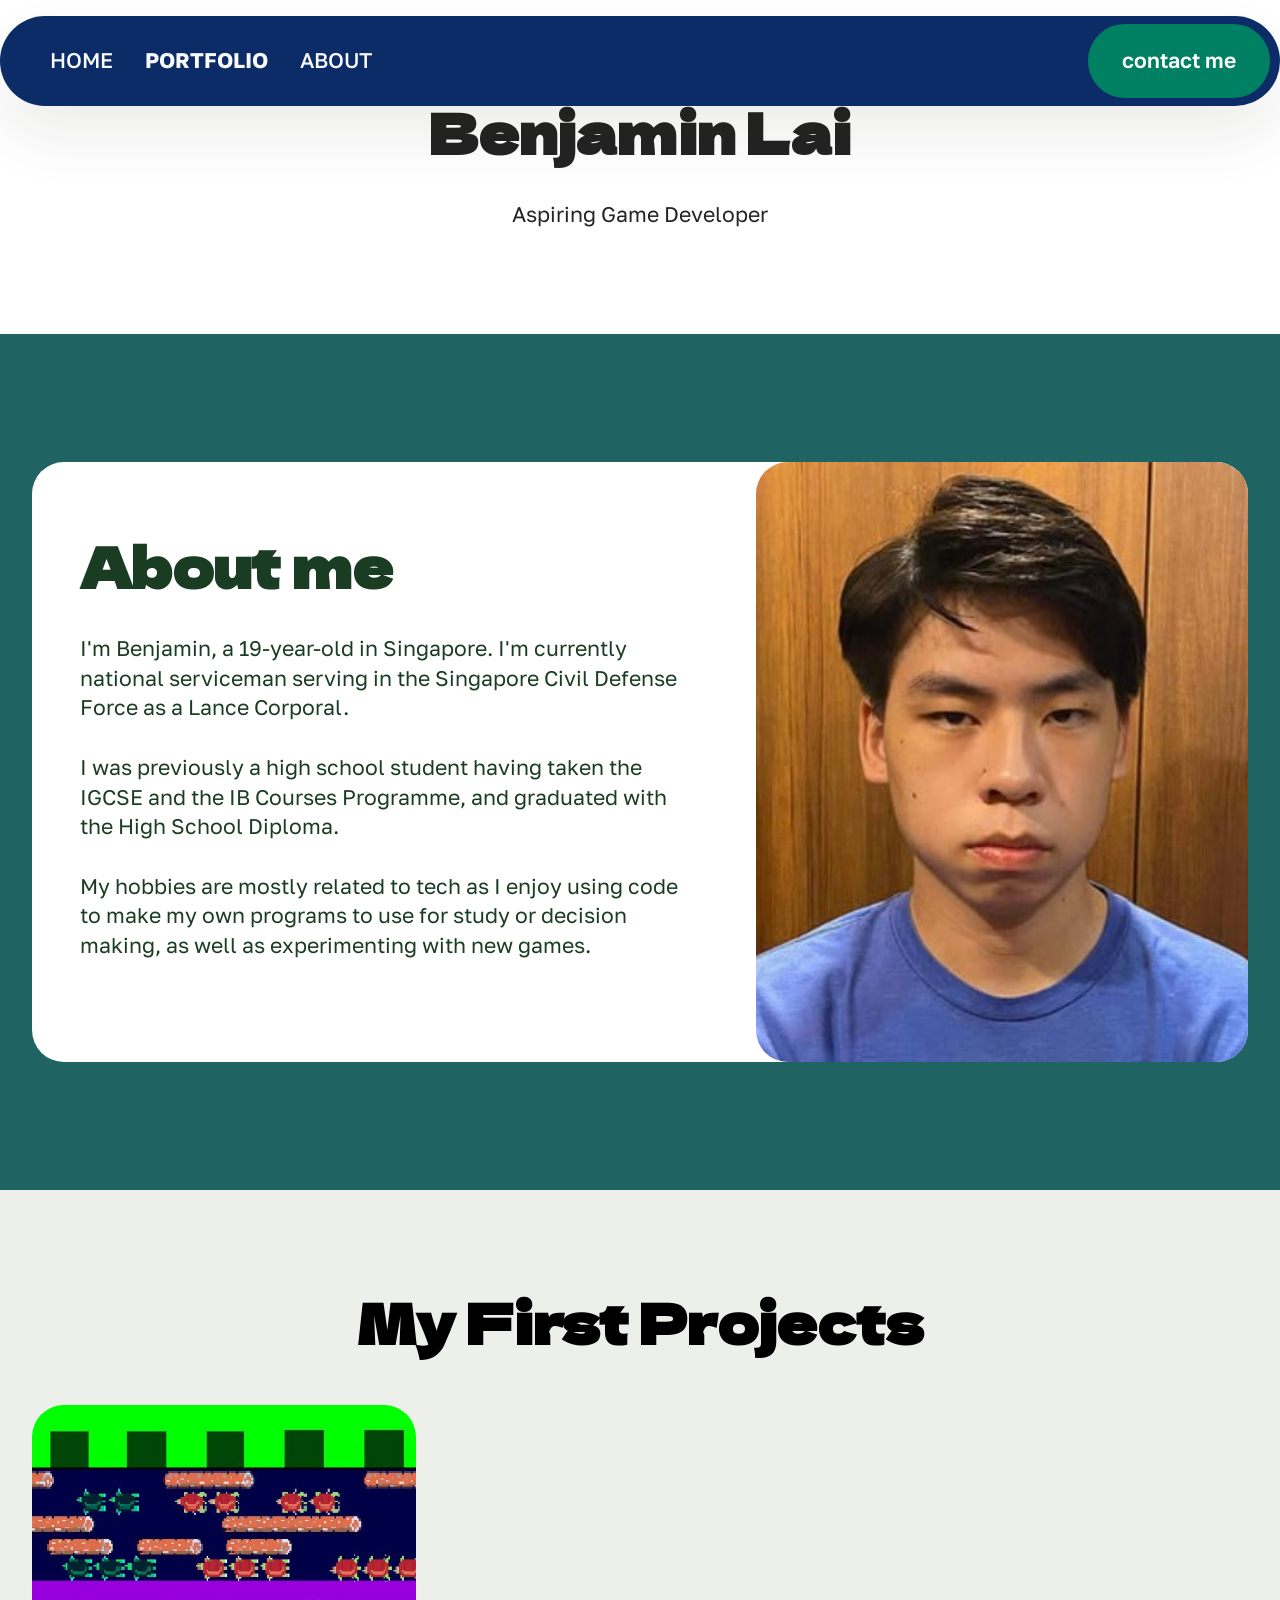
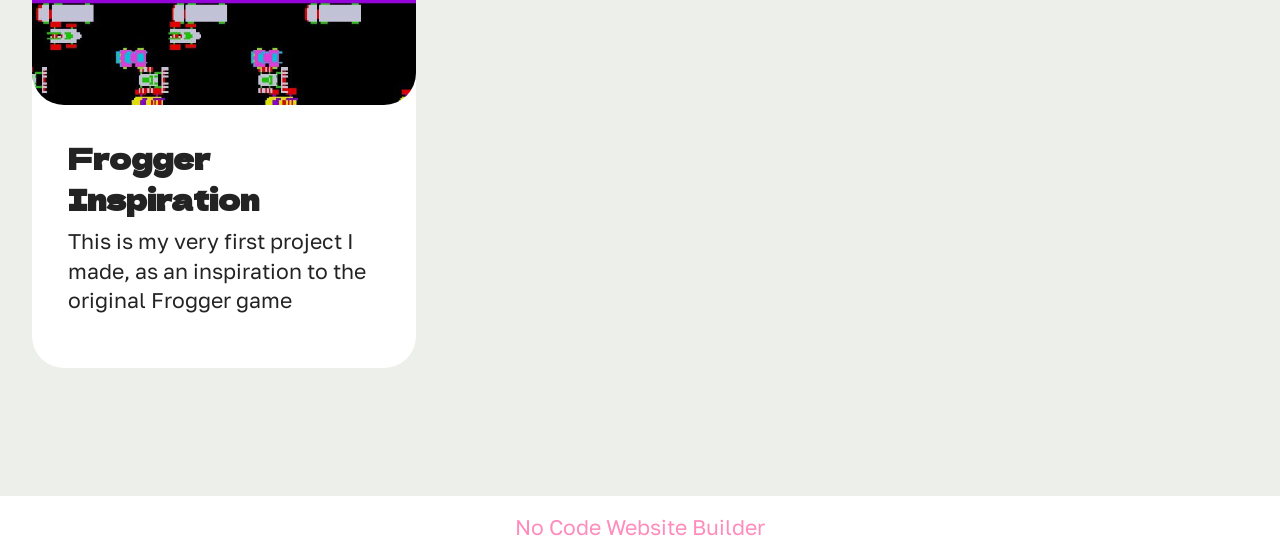
==== commit 4282a8c9: "video removed" ====
--- a/index.html
+++ b/index.html
@@ -19,7 +19,7 @@
   <noscript><link rel="stylesheet" href="https://fonts.googleapis.com/css?family=Dela+Gothic+One:400&display=swap"></noscript>
   <link rel="preload" href="https://fonts.googleapis.com/css?family=Golos+Text:400,500,600,700,800,900&display=swap" as="style" onload="this.onload=null;this.rel='stylesheet'">
   <noscript><link rel="stylesheet" href="https://fonts.googleapis.com/css?family=Golos+Text:400,500,600,700,800,900&display=swap"></noscript>
-  <link rel="preload" as="style" href="assets/mobirise/css/mbr-additional.css?v=8vI5Eb"><link rel="stylesheet" href="assets/mobirise/css/mbr-additional.css?v=8vI5Eb" type="text/css">
+  <link rel="preload" as="style" href="assets/mobirise/css/mbr-additional.css?v=HBT8W7"><link rel="stylesheet" href="assets/mobirise/css/mbr-additional.css?v=HBT8W7" type="text/css">
 
   
   
@@ -61,26 +61,21 @@
 	</nav>
 </section>
 
-<section data-bs-version="5.1" class="header7 cid-tHeG8PGECK" id="header07-3">
-  
+<section data-bs-version="5.1" class="article11 cid-vlLBw6tX6o" id="article11-h">
+    
 
-  
-  
-  <div class="topbg"></div>
-  <div class="align-center container">
-    <div class="row justify-content-center">
-      <div class="col-md-12 col-lg-9">
-        <h1 class="mbr-section-title mbr-fonts-style mb-4 display-1"><strong>Benjamin Lai</strong></h1>
-        <p class="mbr-text mbr-fonts-style mb-4 display-7">
-          Game Developer</p>
-        
-      </div>
+    
+    
+    <div class="container">
+        <div class="row justify-content-center">
+            <div class="title col-md-12 col-lg-10">
+                <h3 class="mbr-section-title mbr-fonts-style align-center mt-0 mb-0 display-2">
+                <strong>Benjamin Lai</strong></h3>
+                <h4 class="mbr-section-subtitle align-center mbr-fonts-style mt-4 display-7">Aspiring Game Developer</h4>
+                
+            </div>
+        </div>
     </div>
-
-    <div class="row mt-5 justify-content-center">
-      <div class="mbr-figure col-12 col-md-12"><iframe class="mbr-embedded-video" src="https://www.youtube.com/embed/rC41a8PRwlE?rel=0&amp;amp;mute=1&amp;showinfo=0&amp;autoplay=1&amp;loop=1&amp;playlist=rC41a8PRwlE" width="1280" height="720" frameborder="0" allowfullscreen></iframe></div>
-    </div>
-  </div>
 </section>
 
 <section data-bs-version="5.1" class="article05 cid-tIsj2q7oBw" id="article05-1">
@@ -145,7 +140,7 @@
 			
 		</div>
 	</div>
-</section><section class="display-7" style="padding: 0;align-items: center;justify-content: center;flex-wrap: wrap;    align-content: center;display: flex;position: relative;height: 4rem;"><a href="https://mobiri.se/" style="flex: 1 1;height: 4rem;position: absolute;width: 100%;z-index: 1;"><img alt="" style="height: 4rem;" src="[data-uri]"></a><p style="margin: 0;text-align: center;" class="display-7">&#8204;</p><a style="z-index:1" href="https://mobirise.com/html-builder.html">HTML Website Maker</a></section><script src="assets/bootstrap/js/bootstrap.bundle.min.js"></script>  <script src="assets/smoothscroll/smooth-scroll.js"></script>  <script src="assets/ytplayer/index.js"></script>  <script src="assets/dropdown/js/navbar-dropdown.js"></script>  <script src="assets/theme/js/script.js"></script>  
+</section><section class="display-7" style="padding: 0;align-items: center;justify-content: center;flex-wrap: wrap;    align-content: center;display: flex;position: relative;height: 4rem;"><a href="https://mobiri.se/" style="flex: 1 1;height: 4rem;position: absolute;width: 100%;z-index: 1;"><img alt="" style="height: 4rem;" src="[data-uri]"></a><p style="margin: 0;text-align: center;" class="display-7">&#8204;</p><a style="z-index:1" href="https://mobirise.com/builder/no-code-website-builder.html">No Code Website Builder</a></section><script src="assets/bootstrap/js/bootstrap.bundle.min.js"></script>  <script src="assets/smoothscroll/smooth-scroll.js"></script>  <script src="assets/ytplayer/index.js"></script>  <script src="assets/dropdown/js/navbar-dropdown.js"></script>  <script src="assets/theme/js/script.js"></script>  
   
   
 </body>
--- a/assets/mobirise/css/mbr-additional.css
+++ b/assets/mobirise/css/mbr-additional.css
@@ -1357,48 +1357,22 @@
     padding: 1rem;
   }
 }
-.cid-tHeG8PGECK {
-  padding-top: 12rem;
-  padding-bottom: 2rem;
+.cid-vlLBw6tX6o {
+  padding-top: 6rem;
+  padding-bottom: 6rem;
   background-color: #ffffff;
 }
-.cid-tHeG8PGECK .mbr-fallback-image.disabled {
+.cid-vlLBw6tX6o .mbr-fallback-image.disabled {
   display: none;
 }
-.cid-tHeG8PGECK .mbr-fallback-image {
+.cid-vlLBw6tX6o .mbr-fallback-image {
   display: block;
   background-size: cover;
   background-position: center center;
   width: 100%;
   height: 100%;
   position: absolute;
-  bottom: 0;
-}
-.cid-tHeG8PGECK .topbg {
-  position: absolute;
-  bottom: 0;
-  left: 0;
-  width: 100%;
-  height: 30%;
-  background: #0225ac;
-}
-.cid-tHeG8PGECK .mbr-section-title {
-  color: #000000;
-}
-.cid-tHeG8PGECK .mbr-text,
-.cid-tHeG8PGECK .mbr-section-btn {
-  color: #000000;
-}
-.cid-tHeG8PGECK .media-content,
-.cid-tHeG8PGECK .mbr-figure {
-  align-self: center;
-}
-.cid-tHeG8PGECK .mbr-figure iframe {
-  width: 100%;
-  overflow: hidden;
-}
-.cid-tHeG8PGECK .app-video-wrapper {
-  background: transparent;
+  top: 0;
 }
 .cid-tIsj2q7oBw {
   padding-top: 8rem;
--- a/assets/mobirise/css/mbr-additional.css
+++ b/assets/mobirise/css/mbr-additional.css
@@ -1357,48 +1357,22 @@
     padding: 1rem;
   }
 }
-.cid-tHeG8PGECK {
-  padding-top: 12rem;
-  padding-bottom: 2rem;
+.cid-vlLBw6tX6o {
+  padding-top: 6rem;
+  padding-bottom: 6rem;
   background-color: #ffffff;
 }
-.cid-tHeG8PGECK .mbr-fallback-image.disabled {
+.cid-vlLBw6tX6o .mbr-fallback-image.disabled {
   display: none;
 }
-.cid-tHeG8PGECK .mbr-fallback-image {
+.cid-vlLBw6tX6o .mbr-fallback-image {
   display: block;
   background-size: cover;
   background-position: center center;
   width: 100%;
   height: 100%;
   position: absolute;
-  bottom: 0;
-}
-.cid-tHeG8PGECK .topbg {
-  position: absolute;
-  bottom: 0;
-  left: 0;
-  width: 100%;
-  height: 30%;
-  background: #0225ac;
-}
-.cid-tHeG8PGECK .mbr-section-title {
-  color: #000000;
-}
-.cid-tHeG8PGECK .mbr-text,
-.cid-tHeG8PGECK .mbr-section-btn {
-  color: #000000;
-}
-.cid-tHeG8PGECK .media-content,
-.cid-tHeG8PGECK .mbr-figure {
-  align-self: center;
-}
-.cid-tHeG8PGECK .mbr-figure iframe {
-  width: 100%;
-  overflow: hidden;
-}
-.cid-tHeG8PGECK .app-video-wrapper {
-  background: transparent;
+  top: 0;
 }
 .cid-tIsj2q7oBw {
   padding-top: 8rem;
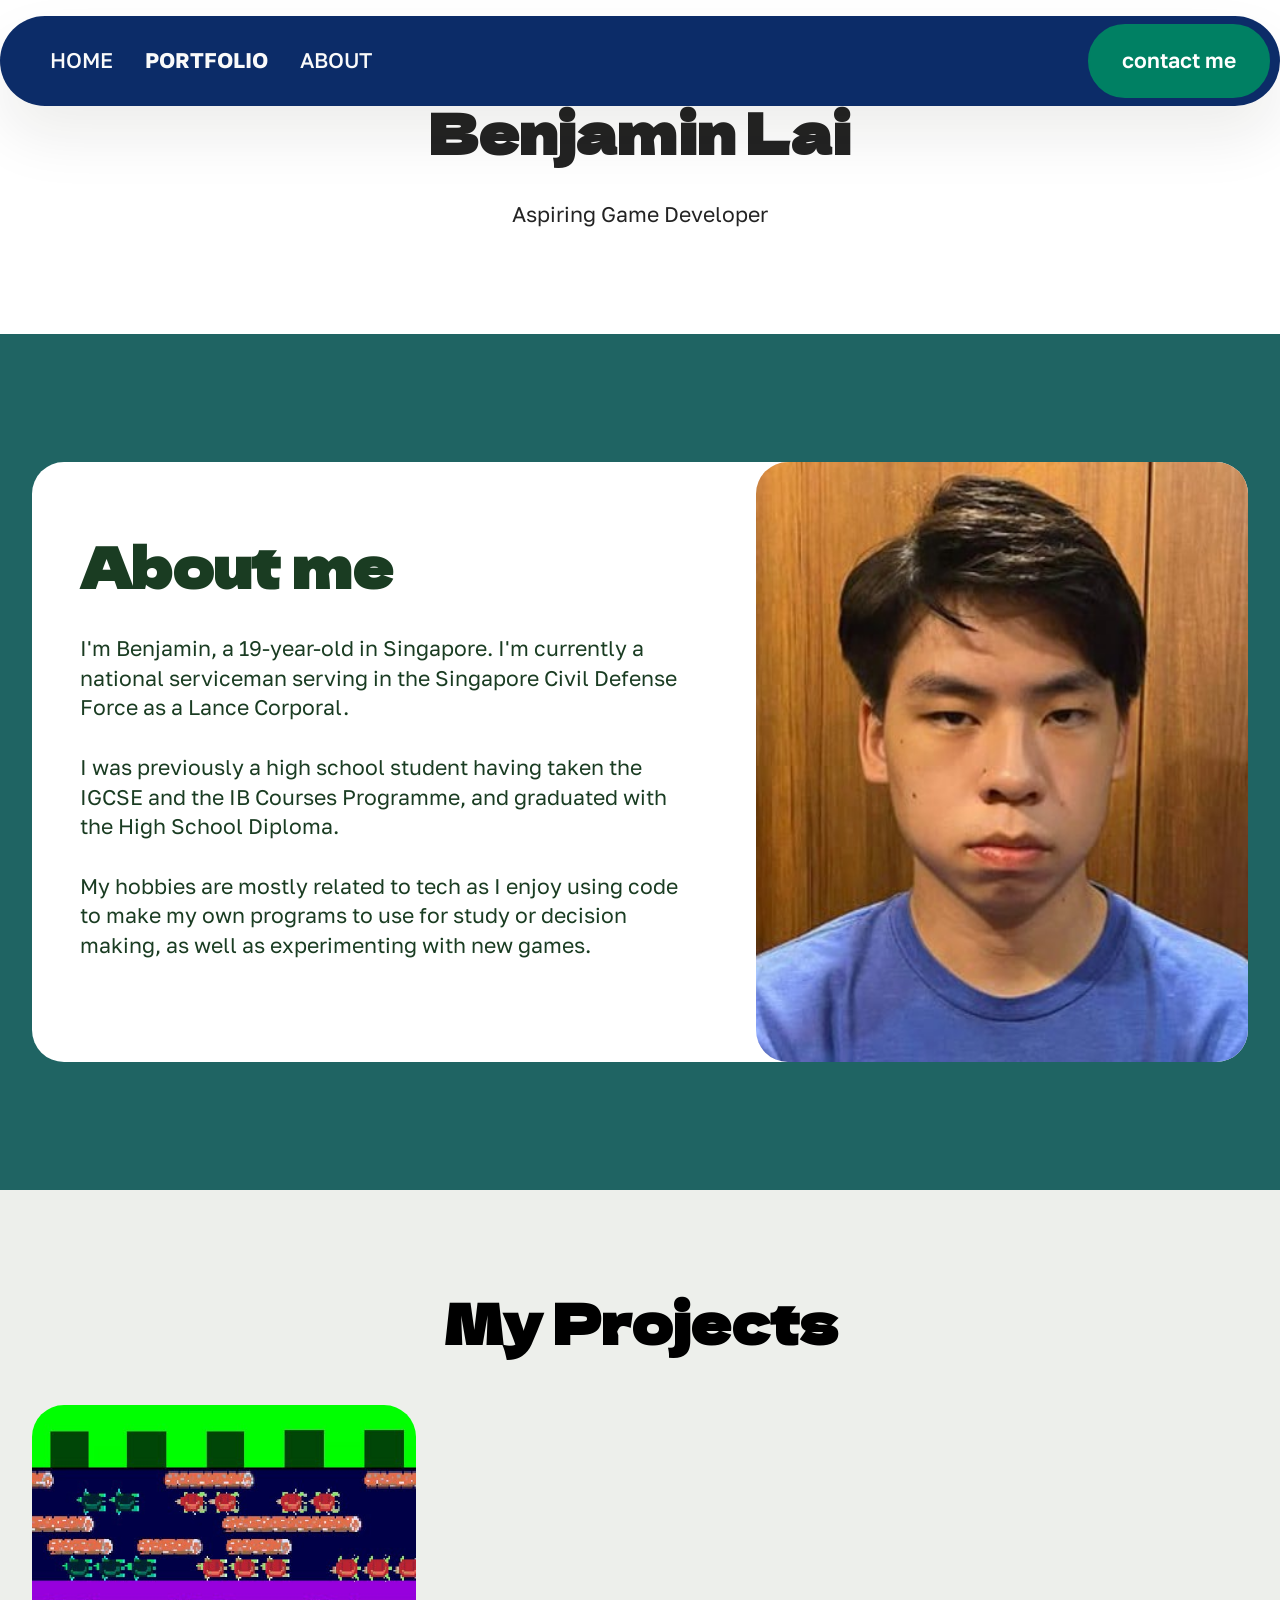
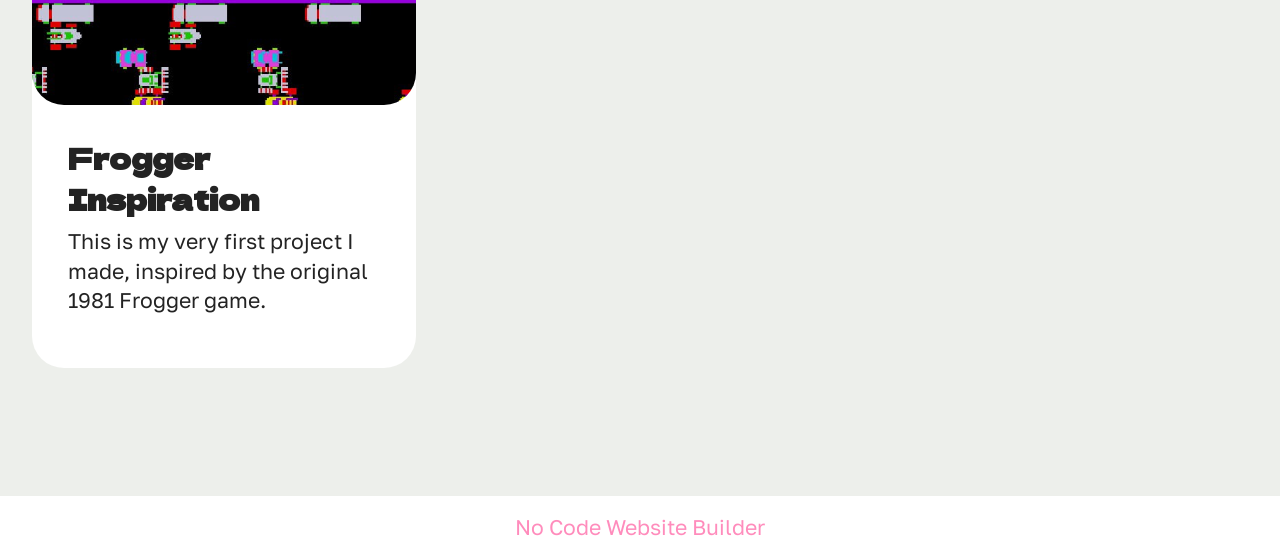
==== commit ad7218ae: "Fix" ====
--- a/index.html
+++ b/index.html
@@ -19,7 +19,7 @@
   <noscript><link rel="stylesheet" href="https://fonts.googleapis.com/css?family=Dela+Gothic+One:400&display=swap"></noscript>
   <link rel="preload" href="https://fonts.googleapis.com/css?family=Golos+Text:400,500,600,700,800,900&display=swap" as="style" onload="this.onload=null;this.rel='stylesheet'">
   <noscript><link rel="stylesheet" href="https://fonts.googleapis.com/css?family=Golos+Text:400,500,600,700,800,900&display=swap"></noscript>
-  <link rel="preload" as="style" href="assets/mobirise/css/mbr-additional.css?v=HBT8W7"><link rel="stylesheet" href="assets/mobirise/css/mbr-additional.css?v=HBT8W7" type="text/css">
+  <link rel="preload" as="style" href="assets/mobirise/css/mbr-additional.css?v=Gqdp6y"><link rel="stylesheet" href="assets/mobirise/css/mbr-additional.css?v=Gqdp6y" type="text/css">
 
   
   
@@ -55,7 +55,7 @@
 						<a class="nav-link link text-white display-7" href="index.html#features03-6">ABOUT<strong></strong></a>
 					</li></ul>
 				
-				<div class="navbar-buttons mbr-section-btn"><a class="btn btn-danger display-4" href="index.html#contacts01-5">contact me</a></div>
+				<div class="navbar-buttons mbr-section-btn"><a class="btn btn-danger display-4" href="mailto:benjylaizb@gmail.com?subject=Inquiry%20about%20your%20services">contact me</a></div>
 			</div>
 		</div>
 	</nav>
@@ -95,7 +95,7 @@
             <div class="col-12 col-lg col-md-12">
               <div class="text-wrapper align-left">
                 <h1 class="mbr-section-title mbr-fonts-style mb-4 display-2"><strong>About me</strong></h1>
-                <p class="mbr-text mbr-fonts-style mb-4 display-7">I'm Benjamin, a 19-year-old in Singapore. I'm currently national serviceman serving in the Singapore Civil Defense Force as a Lance Corporal.&nbsp;<br><br>I was previously a high school student having taken the IGCSE and the IB Courses Programme, and graduated with the High School Diploma.<br><br>My hobbies are mostly related to tech as I enjoy using code to make my own programs to use for study or decision making, as well as experimenting with new games.</p>
+                <p class="mbr-text mbr-fonts-style mb-4 display-7">I'm Benjamin, a 19-year-old in Singapore. I'm currently a national serviceman serving in the Singapore Civil Defense Force as a Lance Corporal.&nbsp;<br><br>I was previously a high school student having taken the IGCSE and the IB Courses Programme, and graduated with the High School Diploma.<br><br>My hobbies are mostly related to tech as I enjoy using code to make my own programs to use for study or decision making, as well as experimenting with new games.</p>
                 
               </div>
             </div>
@@ -113,8 +113,7 @@
 		<div class="row justify-content-center">
 			<div class="col-12 content-head">
 				<div class="mbr-section-head mb-5">
-					<h4 class="mbr-section-title mbr-fonts-style align-center mb-0 display-2">
-						<strong>My First Projects</strong></h4>
+					<h4 class="mbr-section-title mbr-fonts-style align-center mb-0 display-2"><strong>My Projects</strong></h4>
 					
 					
 				</div>
@@ -130,7 +129,7 @@
 						<h5 class="item-title mbr-fonts-style display-5">
 							<strong>Frogger Inspiration</strong></h5>
 						<p class="mbr-text mbr-fonts-style display-7">
-							This is my very first project I made, as an inspiration to the original Frogger game</p>
+							This is my very first project I made, inspired by the original 1981 Frogger game.</p>
 						
 					</div>
 
--- a/assets/mobirise/css/mbr-additional.css
+++ b/assets/mobirise/css/mbr-additional.css
@@ -1357,15 +1357,15 @@
     padding: 1rem;
   }
 }
-.cid-vlLBw6tX6o {
-  padding-top: 6rem;
-  padding-bottom: 6rem;
-  background-color: #ffffff;
-}
-.cid-vlLBw6tX6o .mbr-fallback-image.disabled {
+.cid-vlAb08CuuF {
+  padding-top: 3rem;
+  padding-bottom: 3rem;
+  background-color: #59ce00;
+}
+.cid-vlAb08CuuF .mbr-fallback-image.disabled {
   display: none;
 }
-.cid-vlLBw6tX6o .mbr-fallback-image {
+.cid-vlAb08CuuF .mbr-fallback-image {
   display: block;
   background-size: cover;
   background-position: center center;
@@ -1374,15 +1374,18 @@
   position: absolute;
   top: 0;
 }
-.cid-tIsj2q7oBw {
+.cid-vlAb08CuuF .mbr-section-title {
+  color: #163300;
+}
+.cid-vlAc3aQcBn {
   padding-top: 8rem;
   padding-bottom: 8rem;
-  background-color: #1f6463;
-}
-.cid-tIsj2q7oBw .mbr-fallback-image.disabled {
+  background-color: #0c2c68;
+}
+.cid-vlAc3aQcBn .mbr-fallback-image.disabled {
   display: none;
 }
-.cid-tIsj2q7oBw .mbr-fallback-image {
+.cid-vlAc3aQcBn .mbr-fallback-image {
   display: block;
   background-size: cover;
   background-position: center center;
@@ -1391,115 +1394,180 @@
   position: absolute;
   top: 0;
 }
-.cid-tIsj2q7oBw .card-wrapper {
-  overflow: hidden;
-  background: #ffffff;
-}
-.cid-tIsj2q7oBw .text-wrapper {
-  padding: 4rem 3rem;
-}
-@media (max-width: 767px) {
-  .cid-tIsj2q7oBw .text-wrapper {
-    padding: 1.5rem;
-  }
-}
-.cid-tIsj2q7oBw .row {
+@media (max-width: 991px) {
+  .cid-vlAc3aQcBn .image-wrapper {
+    margin-bottom: 1rem;
+  }
+}
+.cid-vlAc3aQcBn .row {
+  flex-direction: row-reverse;
+}
+.cid-vlAc3aQcBn .row {
   align-items: center;
-  margin-right: -1rem;
-  margin-left: -1rem;
-}
-.cid-tIsj2q7oBw .row {
-  flex-direction: row-reverse;
-}
-.cid-tIsj2q7oBw .image-wrapper {
-  padding: 0 0.75rem;
-}
-.cid-tIsj2q7oBw img,
-.cid-tIsj2q7oBw .image-wrapper {
-  height: 600px;
-  border-radius: 2rem;
-  object-fit: cover;
-}
-.cid-tIsj2q7oBw .mbr-section-title {
-  color: #1a3c22;
-}
-.cid-tIsj2q7oBw .mbr-text {
+}
+@media (max-width: 991px) {
+  .cid-vlAc3aQcBn .image-wrapper {
+    padding: 1rem;
+  }
+}
+@media (min-width: 992px) {
+  .cid-vlAc3aQcBn .text-wrapper {
+    padding: 0 2rem;
+  }
+}
+.cid-vlAc3aQcBn .mbr-section-title {
+  color: #ffffff;
+}
+.cid-vlAc3aQcBn .mbr-text,
+.cid-vlAc3aQcBn .mbr-section-btn {
+  color: #ffffff;
+}
+.cid-vlAntLVOM7 {
+  padding-top: 3rem;
+  padding-bottom: 0rem;
+  background-color: #7800a6;
+}
+.cid-vlAntLVOM7 .mbr-text {
+  color: #ffffff;
+}
+.cid-vlAntLVOM7 .mbr-section-subtitle {
   color: #000000;
 }
-.cid-tIsj2q7oBw .mbr-text,
-.cid-tIsj2q7oBw .mbr-section-btn {
-  color: #1a3c22;
-}
-.cid-vlGJOnzGHp {
+.cid-vlAntLVOM7 .mbr-section-title {
+  color: #ffffff;
+}
+.cid-vlGvcaGQFn {
   padding-top: 6rem;
   padding-bottom: 6rem;
-  background-color: #edefeb;
-}
-.cid-vlGJOnzGHp img,
-.cid-vlGJOnzGHp .item-img {
+  background-color: #000000;
+}
+.cid-vlGvcaGQFn .mbr-fallback-image.disabled {
+  display: none;
+}
+.cid-vlGvcaGQFn .mbr-fallback-image {
+  display: block;
+  background-size: cover;
+  background-position: center center;
   width: 100%;
   height: 100%;
-  height: 300px;
-  object-fit: cover;
-}
-.cid-vlGJOnzGHp .item:focus,
-.cid-vlGJOnzGHp span:focus {
-  outline: none;
-}
-.cid-vlGJOnzGHp .item {
+  position: absolute;
+  top: 0;
+}
+.cid-vlGvcaGQFn .item-mb {
   margin-bottom: 2rem;
 }
 @media (max-width: 767px) {
-  .cid-vlGJOnzGHp .item {
+  .cid-vlGvcaGQFn .item-mb {
     margin-bottom: 1rem;
   }
 }
-.cid-vlGJOnzGHp .item-content {
-  margin-top: 2rem;
-  padding: 0 2.25rem 2.25rem;
+.cid-vlGvcaGQFn .item-wrapper {
+  background: #ffffff;
+  padding: 2.25rem;
+  height: 100%;
+  display: flex;
+  flex-direction: column;
+}
+@media (min-width: 992px) and (max-width: 1200px) {
+  .cid-vlGvcaGQFn .item-wrapper {
+    padding: 2rem 1.5rem;
+    margin-bottom: 0rem;
+  }
+}
+@media (max-width: 767px) {
+  .cid-vlGvcaGQFn .item-wrapper {
+    padding: 2rem 1.5rem;
+    margin-bottom: 1rem;
+  }
+}
+.cid-vlGvcaGQFn .mbr-iconfont {
+  display: inline-flex;
+  font-size: 3rem;
+  color: #000000;
+  margin-bottom: 1rem;
+  width: 80px;
+  justify-content: center;
+  align-items: center;
+  background: #9fe870;
+  height: 80px;
+  border-radius: 50%;
+}
+.cid-vlGvcaGQFn .mbr-section-title {
+  color: #9fe870;
+}
+.cid-vlGvcaGQFn .mbr-section-subtitle {
+  color: #ffffff;
+}
+.cid-vlGvcaGQFn .card-box {
   display: flex;
   flex-direction: column;
   height: 100%;
 }
-@media (min-width: 992px) and (max-width: 1200px) {
-  .cid-vlGJOnzGHp .item-content {
-    padding: 0 1.5rem 1.5rem;
-    padding-top: 1rem;
-    margin-top: 1rem;
-  }
+.cid-vlGvcaGQFn .card-box .item-footer {
+  margin-top: auto;
+}
+.cid-vlGvcaGQFn .content-head {
+  max-width: 800px;
+}
+.cid-vlGvcaGQFn .card-text,
+.cid-vlGvcaGQFn .item .mbr-section-btn P {
+  text-align: left;
+}
+.cid-vlGzV5kg1g {
+  padding-top: 6rem;
+  padding-bottom: 6rem;
+  background-color: #232323;
+}
+.cid-vlGzV5kg1g .mbr-fallback-image.disabled {
+  display: none;
+}
+.cid-vlGzV5kg1g .mbr-fallback-image {
+  display: block;
+  background-size: cover;
+  background-position: center center;
+  width: 100%;
+  height: 100%;
+  position: absolute;
+  top: 0;
+}
+.cid-vlGzV5kg1g .item-wrapper {
+  display: flex;
+  margin-bottom: 2rem;
 }
 @media (max-width: 767px) {
-  .cid-vlGJOnzGHp .item-content {
-    padding: 2rem 1.5rem;
-    padding-top: 1rem;
-    margin-top: 1rem;
-  }
-}
-.cid-vlGJOnzGHp .item-wrapper {
-  position: relative;
-  background: #ffffff;
-  height: 100%;
-  display: flex;
-  flex-flow: column nowrap;
-}
-.cid-vlGJOnzGHp .item-wrapper .item-footer {
-  margin-top: auto;
-}
-.cid-vlGJOnzGHp .mbr-section-title {
+  .cid-vlGzV5kg1g .item-wrapper {
+    margin-bottom: 1rem;
+  }
+}
+.cid-vlGzV5kg1g .img-wrapper {
+  width: 10rem;
+  padding-right: 1.5rem;
+}
+.cid-vlGzV5kg1g .content-head {
+  max-width: 800px;
+}
+.cid-vlGzV5kg1g .mbr-section-title {
+  color: #9fe870;
+}
+.cid-vlGzV5kg1g .card-text {
+  color: #ffffff;
+}
+.cid-vlGzV5kg1g .card-title {
+  color: #f92c50;
+}
+.cid-vlAVedN4eJ {
+  padding-top: 3rem;
+  padding-bottom: 0rem;
+  background-color: #7800a6;
+}
+.cid-vlAVedN4eJ .mbr-text {
+  color: #ffffff;
+}
+.cid-vlAVedN4eJ .mbr-section-subtitle {
   color: #000000;
 }
-.cid-vlGJOnzGHp .item-title {
-  text-align: left;
-}
-.cid-vlGJOnzGHp .item-subtitle {
-  text-align: left;
-}
-.cid-vlGJOnzGHp .mbr-text,
-.cid-vlGJOnzGHp .item .mbr-section-btn {
-  text-align: left;
-}
-.cid-vlGJOnzGHp .content-head {
-  max-width: 800px;
+.cid-vlAVedN4eJ .mbr-section-title {
+  color: #ffffff;
 }
 .cid-tHeG7yune1 {
   z-index: 1000;
@@ -2074,15 +2142,15 @@
     padding: 1rem;
   }
 }
-.cid-vlAb08CuuF {
-  padding-top: 3rem;
-  padding-bottom: 3rem;
-  background-color: #59ce00;
-}
-.cid-vlAb08CuuF .mbr-fallback-image.disabled {
+.cid-vlLBw6tX6o {
+  padding-top: 6rem;
+  padding-bottom: 6rem;
+  background-color: #ffffff;
+}
+.cid-vlLBw6tX6o .mbr-fallback-image.disabled {
   display: none;
 }
-.cid-vlAb08CuuF .mbr-fallback-image {
+.cid-vlLBw6tX6o .mbr-fallback-image {
   display: block;
   background-size: cover;
   background-position: center center;
@@ -2091,18 +2159,15 @@
   position: absolute;
   top: 0;
 }
-.cid-vlAb08CuuF .mbr-section-title {
-  color: #163300;
-}
-.cid-vlAc3aQcBn {
+.cid-tIsj2q7oBw {
   padding-top: 8rem;
   padding-bottom: 8rem;
-  background-color: #0c2c68;
-}
-.cid-vlAc3aQcBn .mbr-fallback-image.disabled {
+  background-color: #1f6463;
+}
+.cid-tIsj2q7oBw .mbr-fallback-image.disabled {
   display: none;
 }
-.cid-vlAc3aQcBn .mbr-fallback-image {
+.cid-tIsj2q7oBw .mbr-fallback-image {
   display: block;
   background-size: cover;
   background-position: center center;
@@ -2111,178 +2176,113 @@
   position: absolute;
   top: 0;
 }
-@media (max-width: 991px) {
-  .cid-vlAc3aQcBn .image-wrapper {
-    margin-bottom: 1rem;
-  }
-}
-.cid-vlAc3aQcBn .row {
+.cid-tIsj2q7oBw .card-wrapper {
+  overflow: hidden;
+  background: #ffffff;
+}
+.cid-tIsj2q7oBw .text-wrapper {
+  padding: 4rem 3rem;
+}
+@media (max-width: 767px) {
+  .cid-tIsj2q7oBw .text-wrapper {
+    padding: 1.5rem;
+  }
+}
+.cid-tIsj2q7oBw .row {
+  align-items: center;
+  margin-right: -1rem;
+  margin-left: -1rem;
+}
+.cid-tIsj2q7oBw .row {
   flex-direction: row-reverse;
 }
-.cid-vlAc3aQcBn .row {
-  align-items: center;
-}
-@media (max-width: 991px) {
-  .cid-vlAc3aQcBn .image-wrapper {
-    padding: 1rem;
-  }
-}
-@media (min-width: 992px) {
-  .cid-vlAc3aQcBn .text-wrapper {
-    padding: 0 2rem;
-  }
-}
-.cid-vlAc3aQcBn .mbr-section-title {
-  color: #ffffff;
-}
-.cid-vlAc3aQcBn .mbr-text,
-.cid-vlAc3aQcBn .mbr-section-btn {
-  color: #ffffff;
-}
-.cid-vlAntLVOM7 {
-  padding-top: 3rem;
-  padding-bottom: 0rem;
-  background-color: #7800a6;
-}
-.cid-vlAntLVOM7 .mbr-text {
-  color: #ffffff;
-}
-.cid-vlAntLVOM7 .mbr-section-subtitle {
+.cid-tIsj2q7oBw .image-wrapper {
+  padding: 0 0.75rem;
+}
+.cid-tIsj2q7oBw img,
+.cid-tIsj2q7oBw .image-wrapper {
+  height: 600px;
+  border-radius: 2rem;
+  object-fit: cover;
+}
+.cid-tIsj2q7oBw .mbr-section-title {
+  color: #1a3c22;
+}
+.cid-tIsj2q7oBw .mbr-text {
   color: #000000;
 }
-.cid-vlAntLVOM7 .mbr-section-title {
-  color: #ffffff;
-}
-.cid-vlGvcaGQFn {
+.cid-tIsj2q7oBw .mbr-text,
+.cid-tIsj2q7oBw .mbr-section-btn {
+  color: #1a3c22;
+}
+.cid-vlGJOnzGHp {
   padding-top: 6rem;
   padding-bottom: 6rem;
-  background-color: #000000;
-}
-.cid-vlGvcaGQFn .mbr-fallback-image.disabled {
-  display: none;
-}
-.cid-vlGvcaGQFn .mbr-fallback-image {
-  display: block;
-  background-size: cover;
-  background-position: center center;
+  background-color: #edefeb;
+}
+.cid-vlGJOnzGHp img,
+.cid-vlGJOnzGHp .item-img {
   width: 100%;
   height: 100%;
-  position: absolute;
-  top: 0;
-}
-.cid-vlGvcaGQFn .item-mb {
+  height: 300px;
+  object-fit: cover;
+}
+.cid-vlGJOnzGHp .item:focus,
+.cid-vlGJOnzGHp span:focus {
+  outline: none;
+}
+.cid-vlGJOnzGHp .item {
   margin-bottom: 2rem;
 }
 @media (max-width: 767px) {
-  .cid-vlGvcaGQFn .item-mb {
+  .cid-vlGJOnzGHp .item {
     margin-bottom: 1rem;
   }
 }
-.cid-vlGvcaGQFn .item-wrapper {
-  background: #ffffff;
-  padding: 2.25rem;
-  height: 100%;
-  display: flex;
-  flex-direction: column;
-}
-@media (min-width: 992px) and (max-width: 1200px) {
-  .cid-vlGvcaGQFn .item-wrapper {
-    padding: 2rem 1.5rem;
-    margin-bottom: 0rem;
-  }
-}
-@media (max-width: 767px) {
-  .cid-vlGvcaGQFn .item-wrapper {
-    padding: 2rem 1.5rem;
-    margin-bottom: 1rem;
-  }
-}
-.cid-vlGvcaGQFn .mbr-iconfont {
-  display: inline-flex;
-  font-size: 3rem;
-  color: #000000;
-  margin-bottom: 1rem;
-  width: 80px;
-  justify-content: center;
-  align-items: center;
-  background: #9fe870;
-  height: 80px;
-  border-radius: 50%;
-}
-.cid-vlGvcaGQFn .mbr-section-title {
-  color: #9fe870;
-}
-.cid-vlGvcaGQFn .mbr-section-subtitle {
-  color: #ffffff;
-}
-.cid-vlGvcaGQFn .card-box {
+.cid-vlGJOnzGHp .item-content {
+  margin-top: 2rem;
+  padding: 0 2.25rem 2.25rem;
   display: flex;
   flex-direction: column;
   height: 100%;
 }
-.cid-vlGvcaGQFn .card-box .item-footer {
+@media (min-width: 992px) and (max-width: 1200px) {
+  .cid-vlGJOnzGHp .item-content {
+    padding: 0 1.5rem 1.5rem;
+    padding-top: 1rem;
+    margin-top: 1rem;
+  }
+}
+@media (max-width: 767px) {
+  .cid-vlGJOnzGHp .item-content {
+    padding: 2rem 1.5rem;
+    padding-top: 1rem;
+    margin-top: 1rem;
+  }
+}
+.cid-vlGJOnzGHp .item-wrapper {
+  position: relative;
+  background: #ffffff;
+  height: 100%;
+  display: flex;
+  flex-flow: column nowrap;
+}
+.cid-vlGJOnzGHp .item-wrapper .item-footer {
   margin-top: auto;
 }
-.cid-vlGvcaGQFn .content-head {
+.cid-vlGJOnzGHp .mbr-section-title {
+  color: #000000;
+}
+.cid-vlGJOnzGHp .item-title {
+  text-align: left;
+}
+.cid-vlGJOnzGHp .item-subtitle {
+  text-align: left;
+}
+.cid-vlGJOnzGHp .mbr-text,
+.cid-vlGJOnzGHp .item .mbr-section-btn {
+  text-align: left;
+}
+.cid-vlGJOnzGHp .content-head {
   max-width: 800px;
 }
-.cid-vlGvcaGQFn .card-text,
-.cid-vlGvcaGQFn .item .mbr-section-btn P {
-  text-align: left;
-}
-.cid-vlGzV5kg1g {
-  padding-top: 6rem;
-  padding-bottom: 6rem;
-  background-color: #232323;
-}
-.cid-vlGzV5kg1g .mbr-fallback-image.disabled {
-  display: none;
-}
-.cid-vlGzV5kg1g .mbr-fallback-image {
-  display: block;
-  background-size: cover;
-  background-position: center center;
-  width: 100%;
-  height: 100%;
-  position: absolute;
-  top: 0;
-}
-.cid-vlGzV5kg1g .item-wrapper {
-  display: flex;
-  margin-bottom: 2rem;
-}
-@media (max-width: 767px) {
-  .cid-vlGzV5kg1g .item-wrapper {
-    margin-bottom: 1rem;
-  }
-}
-.cid-vlGzV5kg1g .img-wrapper {
-  width: 10rem;
-  padding-right: 1.5rem;
-}
-.cid-vlGzV5kg1g .content-head {
-  max-width: 800px;
-}
-.cid-vlGzV5kg1g .mbr-section-title {
-  color: #9fe870;
-}
-.cid-vlGzV5kg1g .card-text {
-  color: #ffffff;
-}
-.cid-vlGzV5kg1g .card-title {
-  color: #f92c50;
-}
-.cid-vlAVedN4eJ {
-  padding-top: 3rem;
-  padding-bottom: 0rem;
-  background-color: #7800a6;
-}
-.cid-vlAVedN4eJ .mbr-text {
-  color: #ffffff;
-}
-.cid-vlAVedN4eJ .mbr-section-subtitle {
-  color: #000000;
-}
-.cid-vlAVedN4eJ .mbr-section-title {
-  color: #ffffff;
-}
--- a/assets/mobirise/css/mbr-additional.css
+++ b/assets/mobirise/css/mbr-additional.css
@@ -1357,15 +1357,15 @@
     padding: 1rem;
   }
 }
-.cid-vlLBw6tX6o {
-  padding-top: 6rem;
-  padding-bottom: 6rem;
-  background-color: #ffffff;
-}
-.cid-vlLBw6tX6o .mbr-fallback-image.disabled {
+.cid-vlAb08CuuF {
+  padding-top: 3rem;
+  padding-bottom: 3rem;
+  background-color: #59ce00;
+}
+.cid-vlAb08CuuF .mbr-fallback-image.disabled {
   display: none;
 }
-.cid-vlLBw6tX6o .mbr-fallback-image {
+.cid-vlAb08CuuF .mbr-fallback-image {
   display: block;
   background-size: cover;
   background-position: center center;
@@ -1374,15 +1374,18 @@
   position: absolute;
   top: 0;
 }
-.cid-tIsj2q7oBw {
+.cid-vlAb08CuuF .mbr-section-title {
+  color: #163300;
+}
+.cid-vlAc3aQcBn {
   padding-top: 8rem;
   padding-bottom: 8rem;
-  background-color: #1f6463;
-}
-.cid-tIsj2q7oBw .mbr-fallback-image.disabled {
+  background-color: #0c2c68;
+}
+.cid-vlAc3aQcBn .mbr-fallback-image.disabled {
   display: none;
 }
-.cid-tIsj2q7oBw .mbr-fallback-image {
+.cid-vlAc3aQcBn .mbr-fallback-image {
   display: block;
   background-size: cover;
   background-position: center center;
@@ -1391,115 +1394,180 @@
   position: absolute;
   top: 0;
 }
-.cid-tIsj2q7oBw .card-wrapper {
-  overflow: hidden;
-  background: #ffffff;
-}
-.cid-tIsj2q7oBw .text-wrapper {
-  padding: 4rem 3rem;
-}
-@media (max-width: 767px) {
-  .cid-tIsj2q7oBw .text-wrapper {
-    padding: 1.5rem;
-  }
-}
-.cid-tIsj2q7oBw .row {
+@media (max-width: 991px) {
+  .cid-vlAc3aQcBn .image-wrapper {
+    margin-bottom: 1rem;
+  }
+}
+.cid-vlAc3aQcBn .row {
+  flex-direction: row-reverse;
+}
+.cid-vlAc3aQcBn .row {
   align-items: center;
-  margin-right: -1rem;
-  margin-left: -1rem;
-}
-.cid-tIsj2q7oBw .row {
-  flex-direction: row-reverse;
-}
-.cid-tIsj2q7oBw .image-wrapper {
-  padding: 0 0.75rem;
-}
-.cid-tIsj2q7oBw img,
-.cid-tIsj2q7oBw .image-wrapper {
-  height: 600px;
-  border-radius: 2rem;
-  object-fit: cover;
-}
-.cid-tIsj2q7oBw .mbr-section-title {
-  color: #1a3c22;
-}
-.cid-tIsj2q7oBw .mbr-text {
+}
+@media (max-width: 991px) {
+  .cid-vlAc3aQcBn .image-wrapper {
+    padding: 1rem;
+  }
+}
+@media (min-width: 992px) {
+  .cid-vlAc3aQcBn .text-wrapper {
+    padding: 0 2rem;
+  }
+}
+.cid-vlAc3aQcBn .mbr-section-title {
+  color: #ffffff;
+}
+.cid-vlAc3aQcBn .mbr-text,
+.cid-vlAc3aQcBn .mbr-section-btn {
+  color: #ffffff;
+}
+.cid-vlAntLVOM7 {
+  padding-top: 3rem;
+  padding-bottom: 0rem;
+  background-color: #7800a6;
+}
+.cid-vlAntLVOM7 .mbr-text {
+  color: #ffffff;
+}
+.cid-vlAntLVOM7 .mbr-section-subtitle {
   color: #000000;
 }
-.cid-tIsj2q7oBw .mbr-text,
-.cid-tIsj2q7oBw .mbr-section-btn {
-  color: #1a3c22;
-}
-.cid-vlGJOnzGHp {
+.cid-vlAntLVOM7 .mbr-section-title {
+  color: #ffffff;
+}
+.cid-vlGvcaGQFn {
   padding-top: 6rem;
   padding-bottom: 6rem;
-  background-color: #edefeb;
-}
-.cid-vlGJOnzGHp img,
-.cid-vlGJOnzGHp .item-img {
+  background-color: #000000;
+}
+.cid-vlGvcaGQFn .mbr-fallback-image.disabled {
+  display: none;
+}
+.cid-vlGvcaGQFn .mbr-fallback-image {
+  display: block;
+  background-size: cover;
+  background-position: center center;
   width: 100%;
   height: 100%;
-  height: 300px;
-  object-fit: cover;
-}
-.cid-vlGJOnzGHp .item:focus,
-.cid-vlGJOnzGHp span:focus {
-  outline: none;
-}
-.cid-vlGJOnzGHp .item {
+  position: absolute;
+  top: 0;
+}
+.cid-vlGvcaGQFn .item-mb {
   margin-bottom: 2rem;
 }
 @media (max-width: 767px) {
-  .cid-vlGJOnzGHp .item {
+  .cid-vlGvcaGQFn .item-mb {
     margin-bottom: 1rem;
   }
 }
-.cid-vlGJOnzGHp .item-content {
-  margin-top: 2rem;
-  padding: 0 2.25rem 2.25rem;
+.cid-vlGvcaGQFn .item-wrapper {
+  background: #ffffff;
+  padding: 2.25rem;
+  height: 100%;
+  display: flex;
+  flex-direction: column;
+}
+@media (min-width: 992px) and (max-width: 1200px) {
+  .cid-vlGvcaGQFn .item-wrapper {
+    padding: 2rem 1.5rem;
+    margin-bottom: 0rem;
+  }
+}
+@media (max-width: 767px) {
+  .cid-vlGvcaGQFn .item-wrapper {
+    padding: 2rem 1.5rem;
+    margin-bottom: 1rem;
+  }
+}
+.cid-vlGvcaGQFn .mbr-iconfont {
+  display: inline-flex;
+  font-size: 3rem;
+  color: #000000;
+  margin-bottom: 1rem;
+  width: 80px;
+  justify-content: center;
+  align-items: center;
+  background: #9fe870;
+  height: 80px;
+  border-radius: 50%;
+}
+.cid-vlGvcaGQFn .mbr-section-title {
+  color: #9fe870;
+}
+.cid-vlGvcaGQFn .mbr-section-subtitle {
+  color: #ffffff;
+}
+.cid-vlGvcaGQFn .card-box {
   display: flex;
   flex-direction: column;
   height: 100%;
 }
-@media (min-width: 992px) and (max-width: 1200px) {
-  .cid-vlGJOnzGHp .item-content {
-    padding: 0 1.5rem 1.5rem;
-    padding-top: 1rem;
-    margin-top: 1rem;
-  }
+.cid-vlGvcaGQFn .card-box .item-footer {
+  margin-top: auto;
+}
+.cid-vlGvcaGQFn .content-head {
+  max-width: 800px;
+}
+.cid-vlGvcaGQFn .card-text,
+.cid-vlGvcaGQFn .item .mbr-section-btn P {
+  text-align: left;
+}
+.cid-vlGzV5kg1g {
+  padding-top: 6rem;
+  padding-bottom: 6rem;
+  background-color: #232323;
+}
+.cid-vlGzV5kg1g .mbr-fallback-image.disabled {
+  display: none;
+}
+.cid-vlGzV5kg1g .mbr-fallback-image {
+  display: block;
+  background-size: cover;
+  background-position: center center;
+  width: 100%;
+  height: 100%;
+  position: absolute;
+  top: 0;
+}
+.cid-vlGzV5kg1g .item-wrapper {
+  display: flex;
+  margin-bottom: 2rem;
 }
 @media (max-width: 767px) {
-  .cid-vlGJOnzGHp .item-content {
-    padding: 2rem 1.5rem;
-    padding-top: 1rem;
-    margin-top: 1rem;
-  }
-}
-.cid-vlGJOnzGHp .item-wrapper {
-  position: relative;
-  background: #ffffff;
-  height: 100%;
-  display: flex;
-  flex-flow: column nowrap;
-}
-.cid-vlGJOnzGHp .item-wrapper .item-footer {
-  margin-top: auto;
-}
-.cid-vlGJOnzGHp .mbr-section-title {
+  .cid-vlGzV5kg1g .item-wrapper {
+    margin-bottom: 1rem;
+  }
+}
+.cid-vlGzV5kg1g .img-wrapper {
+  width: 10rem;
+  padding-right: 1.5rem;
+}
+.cid-vlGzV5kg1g .content-head {
+  max-width: 800px;
+}
+.cid-vlGzV5kg1g .mbr-section-title {
+  color: #9fe870;
+}
+.cid-vlGzV5kg1g .card-text {
+  color: #ffffff;
+}
+.cid-vlGzV5kg1g .card-title {
+  color: #f92c50;
+}
+.cid-vlAVedN4eJ {
+  padding-top: 3rem;
+  padding-bottom: 0rem;
+  background-color: #7800a6;
+}
+.cid-vlAVedN4eJ .mbr-text {
+  color: #ffffff;
+}
+.cid-vlAVedN4eJ .mbr-section-subtitle {
   color: #000000;
 }
-.cid-vlGJOnzGHp .item-title {
-  text-align: left;
-}
-.cid-vlGJOnzGHp .item-subtitle {
-  text-align: left;
-}
-.cid-vlGJOnzGHp .mbr-text,
-.cid-vlGJOnzGHp .item .mbr-section-btn {
-  text-align: left;
-}
-.cid-vlGJOnzGHp .content-head {
-  max-width: 800px;
+.cid-vlAVedN4eJ .mbr-section-title {
+  color: #ffffff;
 }
 .cid-tHeG7yune1 {
   z-index: 1000;
@@ -2074,15 +2142,15 @@
     padding: 1rem;
   }
 }
-.cid-vlAb08CuuF {
-  padding-top: 3rem;
-  padding-bottom: 3rem;
-  background-color: #59ce00;
-}
-.cid-vlAb08CuuF .mbr-fallback-image.disabled {
+.cid-vlLBw6tX6o {
+  padding-top: 6rem;
+  padding-bottom: 6rem;
+  background-color: #ffffff;
+}
+.cid-vlLBw6tX6o .mbr-fallback-image.disabled {
   display: none;
 }
-.cid-vlAb08CuuF .mbr-fallback-image {
+.cid-vlLBw6tX6o .mbr-fallback-image {
   display: block;
   background-size: cover;
   background-position: center center;
@@ -2091,18 +2159,15 @@
   position: absolute;
   top: 0;
 }
-.cid-vlAb08CuuF .mbr-section-title {
-  color: #163300;
-}
-.cid-vlAc3aQcBn {
+.cid-tIsj2q7oBw {
   padding-top: 8rem;
   padding-bottom: 8rem;
-  background-color: #0c2c68;
-}
-.cid-vlAc3aQcBn .mbr-fallback-image.disabled {
+  background-color: #1f6463;
+}
+.cid-tIsj2q7oBw .mbr-fallback-image.disabled {
   display: none;
 }
-.cid-vlAc3aQcBn .mbr-fallback-image {
+.cid-tIsj2q7oBw .mbr-fallback-image {
   display: block;
   background-size: cover;
   background-position: center center;
@@ -2111,178 +2176,113 @@
   position: absolute;
   top: 0;
 }
-@media (max-width: 991px) {
-  .cid-vlAc3aQcBn .image-wrapper {
-    margin-bottom: 1rem;
-  }
-}
-.cid-vlAc3aQcBn .row {
+.cid-tIsj2q7oBw .card-wrapper {
+  overflow: hidden;
+  background: #ffffff;
+}
+.cid-tIsj2q7oBw .text-wrapper {
+  padding: 4rem 3rem;
+}
+@media (max-width: 767px) {
+  .cid-tIsj2q7oBw .text-wrapper {
+    padding: 1.5rem;
+  }
+}
+.cid-tIsj2q7oBw .row {
+  align-items: center;
+  margin-right: -1rem;
+  margin-left: -1rem;
+}
+.cid-tIsj2q7oBw .row {
   flex-direction: row-reverse;
 }
-.cid-vlAc3aQcBn .row {
-  align-items: center;
-}
-@media (max-width: 991px) {
-  .cid-vlAc3aQcBn .image-wrapper {
-    padding: 1rem;
-  }
-}
-@media (min-width: 992px) {
-  .cid-vlAc3aQcBn .text-wrapper {
-    padding: 0 2rem;
-  }
-}
-.cid-vlAc3aQcBn .mbr-section-title {
-  color: #ffffff;
-}
-.cid-vlAc3aQcBn .mbr-text,
-.cid-vlAc3aQcBn .mbr-section-btn {
-  color: #ffffff;
-}
-.cid-vlAntLVOM7 {
-  padding-top: 3rem;
-  padding-bottom: 0rem;
-  background-color: #7800a6;
-}
-.cid-vlAntLVOM7 .mbr-text {
-  color: #ffffff;
-}
-.cid-vlAntLVOM7 .mbr-section-subtitle {
+.cid-tIsj2q7oBw .image-wrapper {
+  padding: 0 0.75rem;
+}
+.cid-tIsj2q7oBw img,
+.cid-tIsj2q7oBw .image-wrapper {
+  height: 600px;
+  border-radius: 2rem;
+  object-fit: cover;
+}
+.cid-tIsj2q7oBw .mbr-section-title {
+  color: #1a3c22;
+}
+.cid-tIsj2q7oBw .mbr-text {
   color: #000000;
 }
-.cid-vlAntLVOM7 .mbr-section-title {
-  color: #ffffff;
-}
-.cid-vlGvcaGQFn {
+.cid-tIsj2q7oBw .mbr-text,
+.cid-tIsj2q7oBw .mbr-section-btn {
+  color: #1a3c22;
+}
+.cid-vlGJOnzGHp {
   padding-top: 6rem;
   padding-bottom: 6rem;
-  background-color: #000000;
-}
-.cid-vlGvcaGQFn .mbr-fallback-image.disabled {
-  display: none;
-}
-.cid-vlGvcaGQFn .mbr-fallback-image {
-  display: block;
-  background-size: cover;
-  background-position: center center;
+  background-color: #edefeb;
+}
+.cid-vlGJOnzGHp img,
+.cid-vlGJOnzGHp .item-img {
   width: 100%;
   height: 100%;
-  position: absolute;
-  top: 0;
-}
-.cid-vlGvcaGQFn .item-mb {
+  height: 300px;
+  object-fit: cover;
+}
+.cid-vlGJOnzGHp .item:focus,
+.cid-vlGJOnzGHp span:focus {
+  outline: none;
+}
+.cid-vlGJOnzGHp .item {
   margin-bottom: 2rem;
 }
 @media (max-width: 767px) {
-  .cid-vlGvcaGQFn .item-mb {
+  .cid-vlGJOnzGHp .item {
     margin-bottom: 1rem;
   }
 }
-.cid-vlGvcaGQFn .item-wrapper {
-  background: #ffffff;
-  padding: 2.25rem;
-  height: 100%;
-  display: flex;
-  flex-direction: column;
-}
-@media (min-width: 992px) and (max-width: 1200px) {
-  .cid-vlGvcaGQFn .item-wrapper {
-    padding: 2rem 1.5rem;
-    margin-bottom: 0rem;
-  }
-}
-@media (max-width: 767px) {
-  .cid-vlGvcaGQFn .item-wrapper {
-    padding: 2rem 1.5rem;
-    margin-bottom: 1rem;
-  }
-}
-.cid-vlGvcaGQFn .mbr-iconfont {
-  display: inline-flex;
-  font-size: 3rem;
-  color: #000000;
-  margin-bottom: 1rem;
-  width: 80px;
-  justify-content: center;
-  align-items: center;
-  background: #9fe870;
-  height: 80px;
-  border-radius: 50%;
-}
-.cid-vlGvcaGQFn .mbr-section-title {
-  color: #9fe870;
-}
-.cid-vlGvcaGQFn .mbr-section-subtitle {
-  color: #ffffff;
-}
-.cid-vlGvcaGQFn .card-box {
+.cid-vlGJOnzGHp .item-content {
+  margin-top: 2rem;
+  padding: 0 2.25rem 2.25rem;
   display: flex;
   flex-direction: column;
   height: 100%;
 }
-.cid-vlGvcaGQFn .card-box .item-footer {
+@media (min-width: 992px) and (max-width: 1200px) {
+  .cid-vlGJOnzGHp .item-content {
+    padding: 0 1.5rem 1.5rem;
+    padding-top: 1rem;
+    margin-top: 1rem;
+  }
+}
+@media (max-width: 767px) {
+  .cid-vlGJOnzGHp .item-content {
+    padding: 2rem 1.5rem;
+    padding-top: 1rem;
+    margin-top: 1rem;
+  }
+}
+.cid-vlGJOnzGHp .item-wrapper {
+  position: relative;
+  background: #ffffff;
+  height: 100%;
+  display: flex;
+  flex-flow: column nowrap;
+}
+.cid-vlGJOnzGHp .item-wrapper .item-footer {
   margin-top: auto;
 }
-.cid-vlGvcaGQFn .content-head {
+.cid-vlGJOnzGHp .mbr-section-title {
+  color: #000000;
+}
+.cid-vlGJOnzGHp .item-title {
+  text-align: left;
+}
+.cid-vlGJOnzGHp .item-subtitle {
+  text-align: left;
+}
+.cid-vlGJOnzGHp .mbr-text,
+.cid-vlGJOnzGHp .item .mbr-section-btn {
+  text-align: left;
+}
+.cid-vlGJOnzGHp .content-head {
   max-width: 800px;
 }
-.cid-vlGvcaGQFn .card-text,
-.cid-vlGvcaGQFn .item .mbr-section-btn P {
-  text-align: left;
-}
-.cid-vlGzV5kg1g {
-  padding-top: 6rem;
-  padding-bottom: 6rem;
-  background-color: #232323;
-}
-.cid-vlGzV5kg1g .mbr-fallback-image.disabled {
-  display: none;
-}
-.cid-vlGzV5kg1g .mbr-fallback-image {
-  display: block;
-  background-size: cover;
-  background-position: center center;
-  width: 100%;
-  height: 100%;
-  position: absolute;
-  top: 0;
-}
-.cid-vlGzV5kg1g .item-wrapper {
-  display: flex;
-  margin-bottom: 2rem;
-}
-@media (max-width: 767px) {
-  .cid-vlGzV5kg1g .item-wrapper {
-    margin-bottom: 1rem;
-  }
-}
-.cid-vlGzV5kg1g .img-wrapper {
-  width: 10rem;
-  padding-right: 1.5rem;
-}
-.cid-vlGzV5kg1g .content-head {
-  max-width: 800px;
-}
-.cid-vlGzV5kg1g .mbr-section-title {
-  color: #9fe870;
-}
-.cid-vlGzV5kg1g .card-text {
-  color: #ffffff;
-}
-.cid-vlGzV5kg1g .card-title {
-  color: #f92c50;
-}
-.cid-vlAVedN4eJ {
-  padding-top: 3rem;
-  padding-bottom: 0rem;
-  background-color: #7800a6;
-}
-.cid-vlAVedN4eJ .mbr-text {
-  color: #ffffff;
-}
-.cid-vlAVedN4eJ .mbr-section-subtitle {
-  color: #000000;
-}
-.cid-vlAVedN4eJ .mbr-section-title {
-  color: #ffffff;
-}
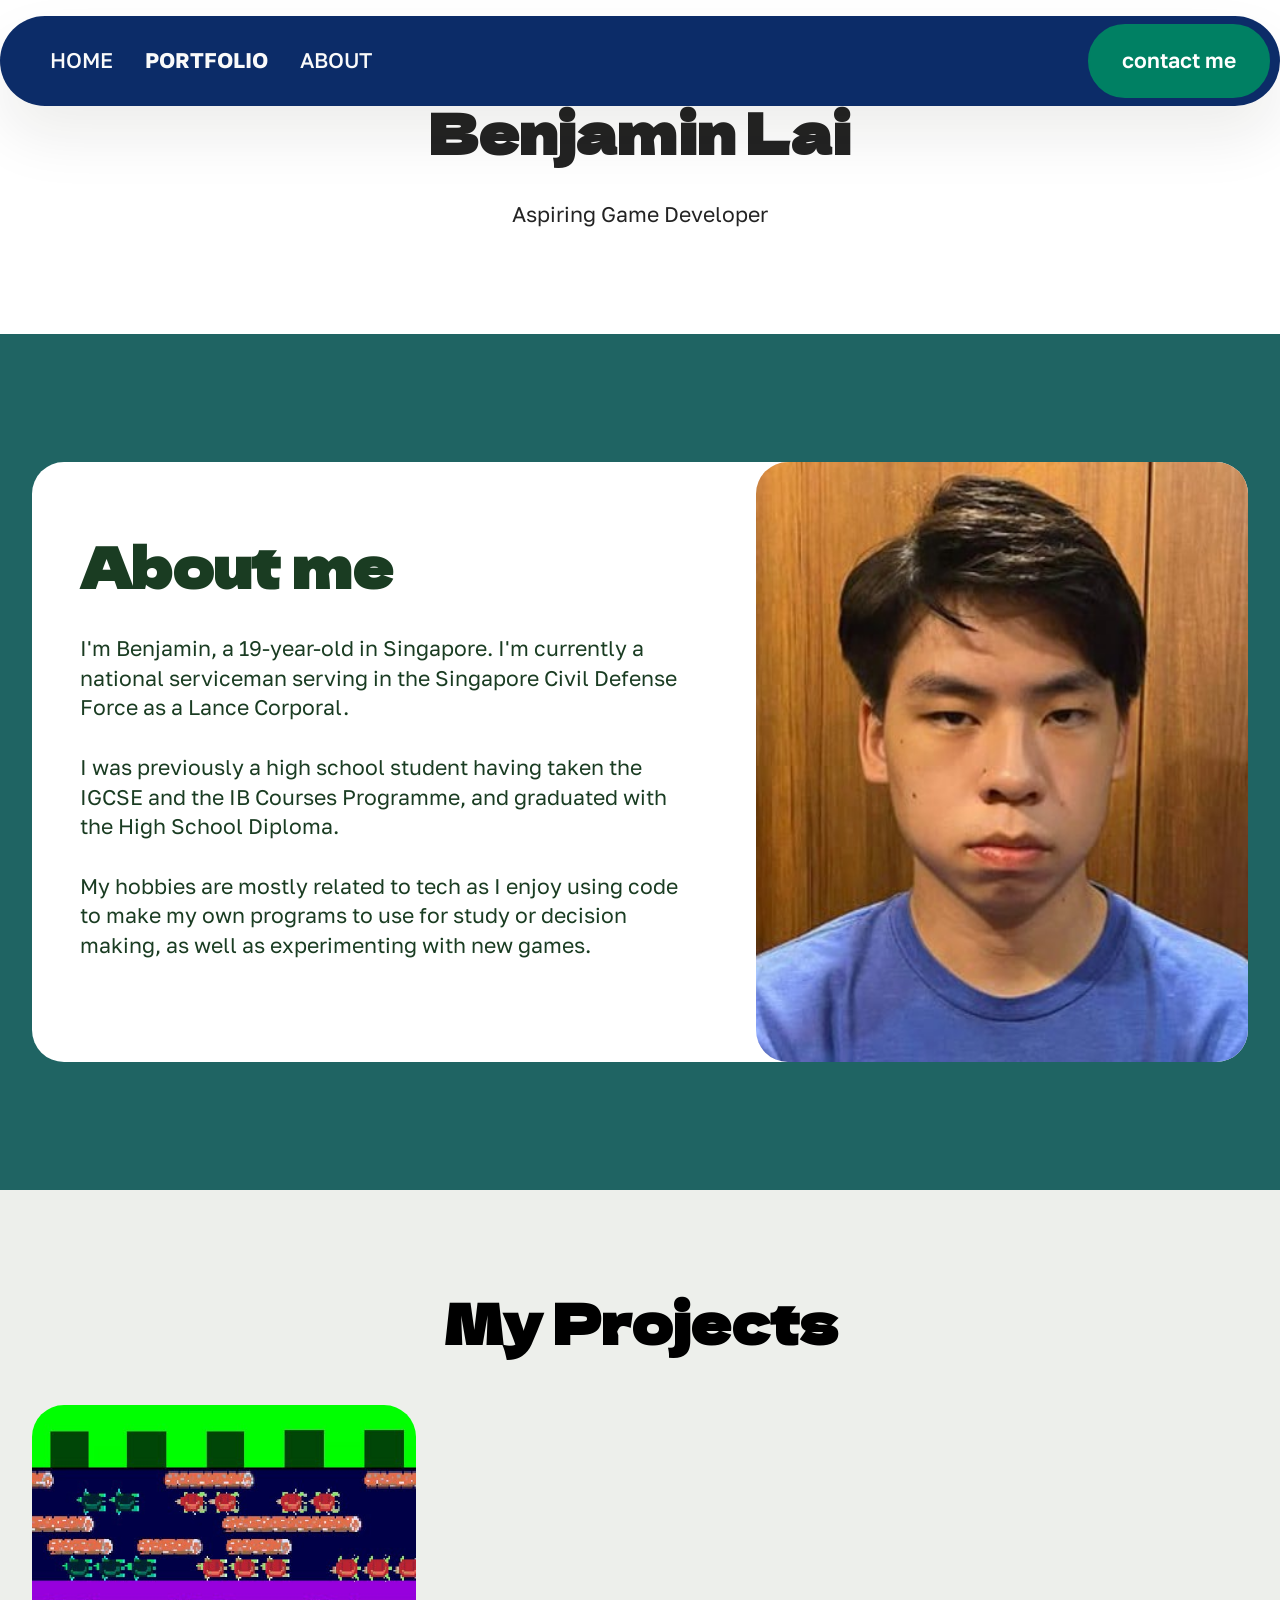
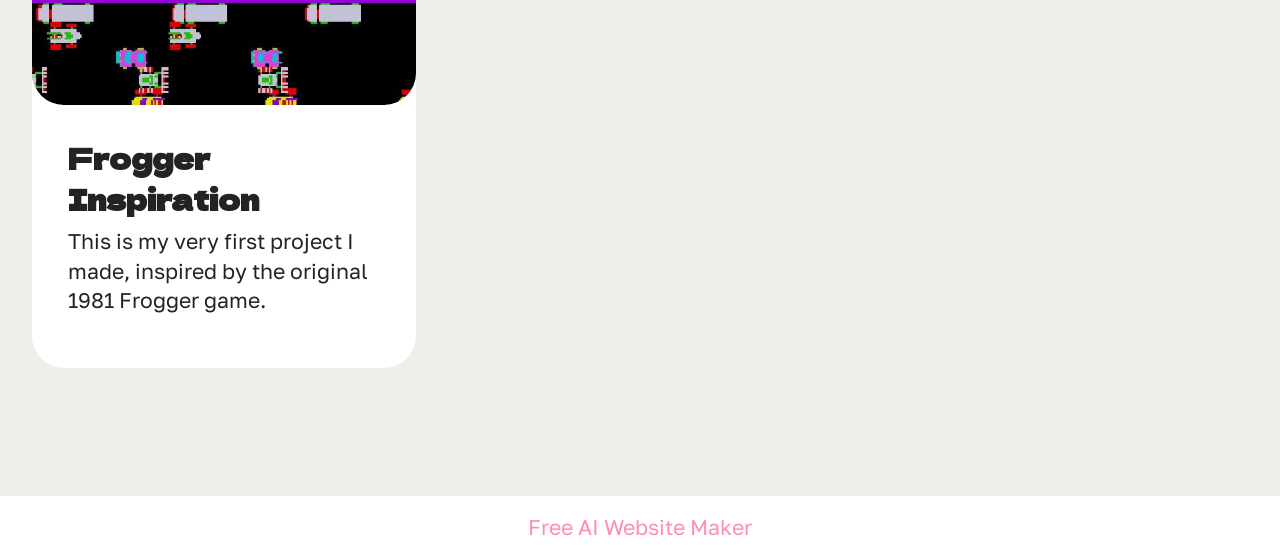
==== commit 295d85ac: "Update frogger page with game link" ====
--- a/index.html
+++ b/index.html
@@ -19,7 +19,7 @@
   <noscript><link rel="stylesheet" href="https://fonts.googleapis.com/css?family=Dela+Gothic+One:400&display=swap"></noscript>
   <link rel="preload" href="https://fonts.googleapis.com/css?family=Golos+Text:400,500,600,700,800,900&display=swap" as="style" onload="this.onload=null;this.rel='stylesheet'">
   <noscript><link rel="stylesheet" href="https://fonts.googleapis.com/css?family=Golos+Text:400,500,600,700,800,900&display=swap"></noscript>
-  <link rel="preload" as="style" href="assets/mobirise/css/mbr-additional.css?v=Gqdp6y"><link rel="stylesheet" href="assets/mobirise/css/mbr-additional.css?v=Gqdp6y" type="text/css">
+  <link rel="preload" as="style" href="assets/mobirise/css/mbr-additional.css?v=kWibZ4"><link rel="stylesheet" href="assets/mobirise/css/mbr-additional.css?v=kWibZ4" type="text/css">
 
   
   
@@ -139,7 +139,7 @@
 			
 		</div>
 	</div>
-</section><section class="display-7" style="padding: 0;align-items: center;justify-content: center;flex-wrap: wrap;    align-content: center;display: flex;position: relative;height: 4rem;"><a href="https://mobiri.se/" style="flex: 1 1;height: 4rem;position: absolute;width: 100%;z-index: 1;"><img alt="" style="height: 4rem;" src="[data-uri]"></a><p style="margin: 0;text-align: center;" class="display-7">&#8204;</p><a style="z-index:1" href="https://mobirise.com/builder/no-code-website-builder.html">No Code Website Builder</a></section><script src="assets/bootstrap/js/bootstrap.bundle.min.js"></script>  <script src="assets/smoothscroll/smooth-scroll.js"></script>  <script src="assets/ytplayer/index.js"></script>  <script src="assets/dropdown/js/navbar-dropdown.js"></script>  <script src="assets/theme/js/script.js"></script>  
+</section><section class="display-7" style="padding: 0;align-items: center;justify-content: center;flex-wrap: wrap;    align-content: center;display: flex;position: relative;height: 4rem;"><a href="https://mobiri.se/" style="flex: 1 1;height: 4rem;position: absolute;width: 100%;z-index: 1;"><img alt="" style="height: 4rem;" src="[data-uri]"></a><p style="margin: 0;text-align: center;" class="display-7">&#8204;</p><a style="z-index:1" href="https://mobirise.com/builder/ai-website-maker.html">Free AI Website Maker</a></section><script src="assets/bootstrap/js/bootstrap.bundle.min.js"></script>  <script src="assets/smoothscroll/smooth-scroll.js"></script>  <script src="assets/ytplayer/index.js"></script>  <script src="assets/dropdown/js/navbar-dropdown.js"></script>  <script src="assets/theme/js/script.js"></script>  
   
   
 </body>
--- a/assets/mobirise/css/mbr-additional.css
+++ b/assets/mobirise/css/mbr-additional.css
@@ -1377,6 +1377,56 @@
 .cid-vlAb08CuuF .mbr-section-title {
   color: #163300;
 }
+.cid-vp52NDi2pv {
+  padding-top: 3rem;
+  padding-bottom: 1rem;
+  background-color: #ffffff;
+}
+.cid-vp52NDi2pv .justify-content-center {
+  align-items: center;
+}
+.cid-vp52NDi2pv .mbr-fallback-image.disabled {
+  display: none;
+}
+.cid-vp52NDi2pv .mbr-fallback-image {
+  display: block;
+  background-size: cover;
+  background-position: center center;
+  width: 100%;
+  height: 100%;
+  position: absolute;
+  top: 0;
+}
+.cid-vp52NDi2pv .item-wrapper {
+  display: flex;
+  margin-bottom: 2rem;
+  align-items: center;
+}
+@media (max-width: 767px) {
+  .cid-vp52NDi2pv .item-wrapper {
+    margin-bottom: 1rem;
+  }
+}
+.cid-vp52NDi2pv .iconfont-wrapper {
+  padding-right: 1.5rem;
+}
+.cid-vp52NDi2pv .content-head {
+  max-width: 800px;
+}
+.cid-vp52NDi2pv .mbr-iconfont {
+  display: inline-flex;
+  font-size: 2rem;
+  color: #ffffff;
+  width: 80px;
+  justify-content: center;
+  align-items: center;
+  background: #ffffff;
+  height: 80px;
+  border-radius: 50%;
+}
+.cid-vp52NDi2pv .card-title {
+  text-align: center;
+}
 .cid-vlAc3aQcBn {
   padding-top: 8rem;
   padding-bottom: 8rem;
--- a/assets/mobirise/css/mbr-additional.css
+++ b/assets/mobirise/css/mbr-additional.css
@@ -1377,6 +1377,56 @@
 .cid-vlAb08CuuF .mbr-section-title {
   color: #163300;
 }
+.cid-vp52NDi2pv {
+  padding-top: 3rem;
+  padding-bottom: 1rem;
+  background-color: #ffffff;
+}
+.cid-vp52NDi2pv .justify-content-center {
+  align-items: center;
+}
+.cid-vp52NDi2pv .mbr-fallback-image.disabled {
+  display: none;
+}
+.cid-vp52NDi2pv .mbr-fallback-image {
+  display: block;
+  background-size: cover;
+  background-position: center center;
+  width: 100%;
+  height: 100%;
+  position: absolute;
+  top: 0;
+}
+.cid-vp52NDi2pv .item-wrapper {
+  display: flex;
+  margin-bottom: 2rem;
+  align-items: center;
+}
+@media (max-width: 767px) {
+  .cid-vp52NDi2pv .item-wrapper {
+    margin-bottom: 1rem;
+  }
+}
+.cid-vp52NDi2pv .iconfont-wrapper {
+  padding-right: 1.5rem;
+}
+.cid-vp52NDi2pv .content-head {
+  max-width: 800px;
+}
+.cid-vp52NDi2pv .mbr-iconfont {
+  display: inline-flex;
+  font-size: 2rem;
+  color: #ffffff;
+  width: 80px;
+  justify-content: center;
+  align-items: center;
+  background: #ffffff;
+  height: 80px;
+  border-radius: 50%;
+}
+.cid-vp52NDi2pv .card-title {
+  text-align: center;
+}
 .cid-vlAc3aQcBn {
   padding-top: 8rem;
   padding-bottom: 8rem;
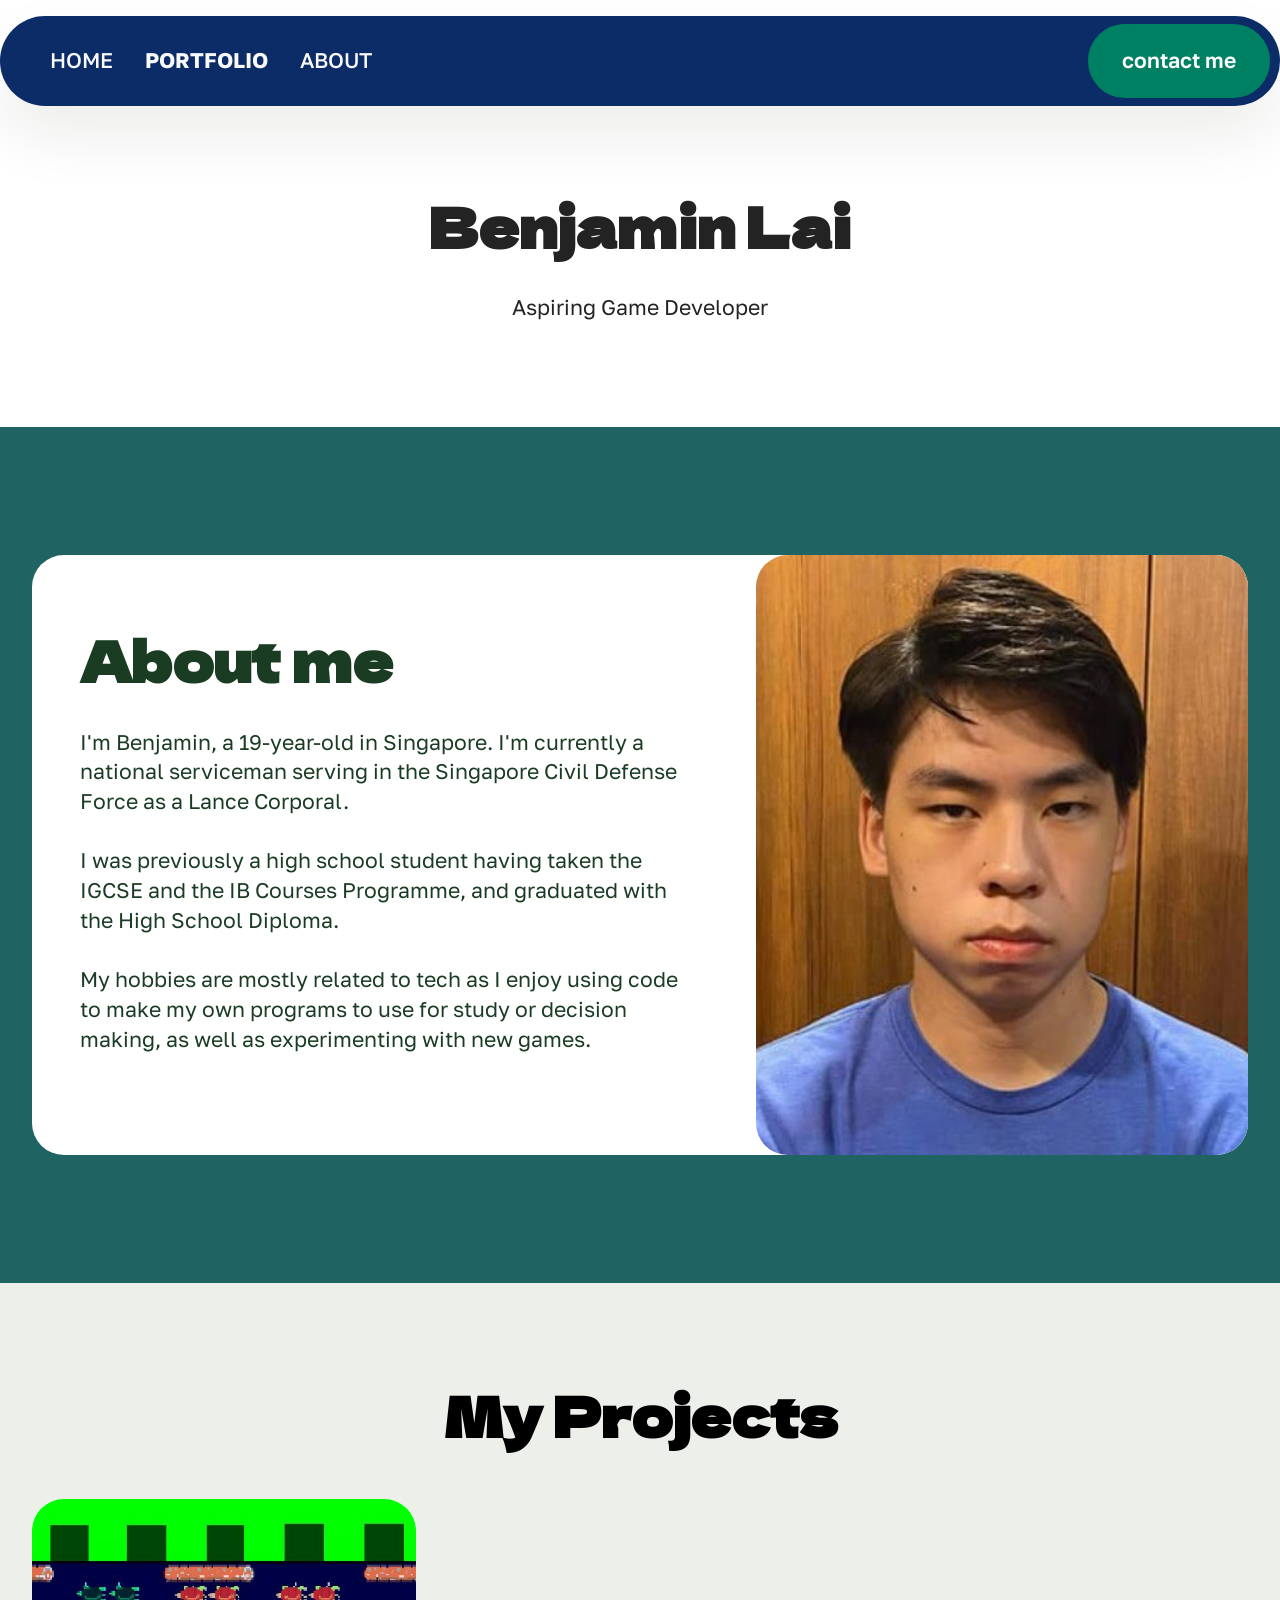
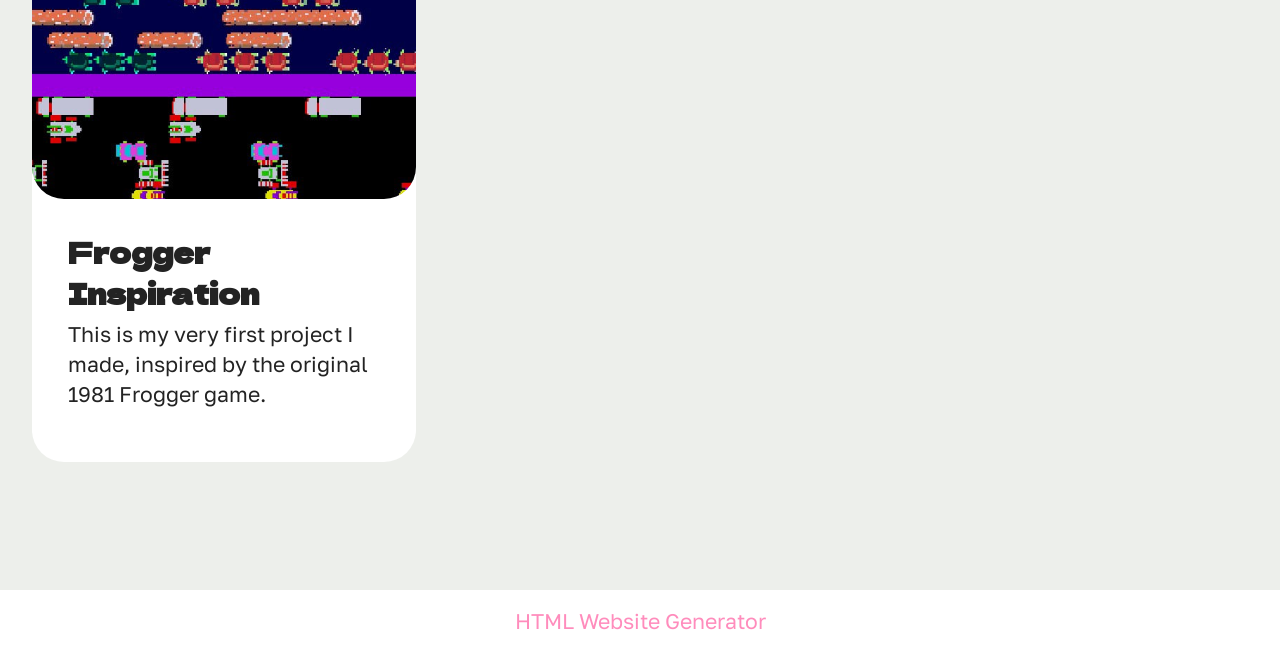
==== commit 1ab5742e: "fix spacing" ====
--- a/index.html
+++ b/index.html
@@ -19,7 +19,7 @@
   <noscript><link rel="stylesheet" href="https://fonts.googleapis.com/css?family=Dela+Gothic+One:400&display=swap"></noscript>
   <link rel="preload" href="https://fonts.googleapis.com/css?family=Golos+Text:400,500,600,700,800,900&display=swap" as="style" onload="this.onload=null;this.rel='stylesheet'">
   <noscript><link rel="stylesheet" href="https://fonts.googleapis.com/css?family=Golos+Text:400,500,600,700,800,900&display=swap"></noscript>
-  <link rel="preload" as="style" href="assets/mobirise/css/mbr-additional.css?v=kWibZ4"><link rel="stylesheet" href="assets/mobirise/css/mbr-additional.css?v=kWibZ4" type="text/css">
+  <link rel="preload" as="style" href="assets/mobirise/css/mbr-additional.css?v=pr84Df"><link rel="stylesheet" href="assets/mobirise/css/mbr-additional.css?v=pr84Df" type="text/css">
 
   
   
@@ -62,6 +62,22 @@
 </section>
 
 <section data-bs-version="5.1" class="article11 cid-vlLBw6tX6o" id="article11-h">
+    
+
+    
+    
+    <div class="container">
+        <div class="row justify-content-center">
+            <div class="title col-md-12 col-lg-10">
+                <h3 class="mbr-section-title mbr-fonts-style align-center mt-0 mb-0 display-2"><strong>&nbsp;</strong></h3>
+                <h4 class="mbr-section-subtitle align-center mbr-fonts-style mt-4 display-7">&nbsp;</h4>
+                
+            </div>
+        </div>
+    </div>
+</section>
+
+<section data-bs-version="5.1" class="article11 cid-vp55d9Wc5M" id="article11-o">
     
 
     
@@ -139,7 +155,7 @@
 			
 		</div>
 	</div>
-</section><section class="display-7" style="padding: 0;align-items: center;justify-content: center;flex-wrap: wrap;    align-content: center;display: flex;position: relative;height: 4rem;"><a href="https://mobiri.se/" style="flex: 1 1;height: 4rem;position: absolute;width: 100%;z-index: 1;"><img alt="" style="height: 4rem;" src="[data-uri]"></a><p style="margin: 0;text-align: center;" class="display-7">&#8204;</p><a style="z-index:1" href="https://mobirise.com/builder/ai-website-maker.html">Free AI Website Maker</a></section><script src="assets/bootstrap/js/bootstrap.bundle.min.js"></script>  <script src="assets/smoothscroll/smooth-scroll.js"></script>  <script src="assets/ytplayer/index.js"></script>  <script src="assets/dropdown/js/navbar-dropdown.js"></script>  <script src="assets/theme/js/script.js"></script>  
+</section><section class="display-7" style="padding: 0;align-items: center;justify-content: center;flex-wrap: wrap;    align-content: center;display: flex;position: relative;height: 4rem;"><a href="https://mobiri.se/" style="flex: 1 1;height: 4rem;position: absolute;width: 100%;z-index: 1;"><img alt="" style="height: 4rem;" src="[data-uri]"></a><p style="margin: 0;text-align: center;" class="display-7">&#8204;</p><a style="z-index:1" href="https://mobirise.com/html-builder.html">HTML Website Generator</a></section><script src="assets/bootstrap/js/bootstrap.bundle.min.js"></script>  <script src="assets/smoothscroll/smooth-scroll.js"></script>  <script src="assets/ytplayer/index.js"></script>  <script src="assets/dropdown/js/navbar-dropdown.js"></script>  <script src="assets/theme/js/script.js"></script>  
   
   
 </body>
--- a/assets/mobirise/css/mbr-additional.css
+++ b/assets/mobirise/css/mbr-additional.css
@@ -1358,8 +1358,8 @@
   }
 }
 .cid-vlAb08CuuF {
-  padding-top: 3rem;
-  padding-bottom: 3rem;
+  padding-top: 0rem;
+  padding-bottom: 1rem;
   background-color: #59ce00;
 }
 .cid-vlAb08CuuF .mbr-fallback-image.disabled {
@@ -1377,18 +1377,15 @@
 .cid-vlAb08CuuF .mbr-section-title {
   color: #163300;
 }
-.cid-vp52NDi2pv {
-  padding-top: 3rem;
-  padding-bottom: 1rem;
-  background-color: #ffffff;
-}
-.cid-vp52NDi2pv .justify-content-center {
-  align-items: center;
-}
-.cid-vp52NDi2pv .mbr-fallback-image.disabled {
+.cid-vp540uMVGY {
+  padding-top: 4rem;
+  padding-bottom: 3rem;
+  background-color: #59ce00;
+}
+.cid-vp540uMVGY .mbr-fallback-image.disabled {
   display: none;
 }
-.cid-vp52NDi2pv .mbr-fallback-image {
+.cid-vp540uMVGY .mbr-fallback-image {
   display: block;
   background-size: cover;
   background-position: center center;
@@ -1397,35 +1394,28 @@
   position: absolute;
   top: 0;
 }
-.cid-vp52NDi2pv .item-wrapper {
-  display: flex;
-  margin-bottom: 2rem;
-  align-items: center;
-}
-@media (max-width: 767px) {
-  .cid-vp52NDi2pv .item-wrapper {
-    margin-bottom: 1rem;
-  }
-}
-.cid-vp52NDi2pv .iconfont-wrapper {
-  padding-right: 1.5rem;
-}
-.cid-vp52NDi2pv .content-head {
-  max-width: 800px;
-}
-.cid-vp52NDi2pv .mbr-iconfont {
-  display: inline-flex;
-  font-size: 2rem;
-  color: #ffffff;
-  width: 80px;
-  justify-content: center;
-  align-items: center;
-  background: #ffffff;
-  height: 80px;
-  border-radius: 50%;
-}
-.cid-vp52NDi2pv .card-title {
+.cid-vp540uMVGY .mbr-section-title {
+  color: #163300;
+}
+.cid-vp540uMVGY .mbr-section-subtitle {
   text-align: center;
+}
+.cid-vp54JPuj21 {
+  padding-top: 4rem;
+  padding-bottom: 0rem;
+  background-color: #ffffff;
+}
+.cid-vp54JPuj21 .mbr-fallback-image.disabled {
+  display: none;
+}
+.cid-vp54JPuj21 .mbr-fallback-image {
+  display: block;
+  background-size: cover;
+  background-position: center center;
+  width: 100%;
+  height: 100%;
+  position: absolute;
+  top: 0;
 }
 .cid-vlAc3aQcBn {
   padding-top: 8rem;
@@ -2193,8 +2183,8 @@
   }
 }
 .cid-vlLBw6tX6o {
-  padding-top: 6rem;
-  padding-bottom: 6rem;
+  padding-top: 0rem;
+  padding-bottom: 0rem;
   background-color: #ffffff;
 }
 .cid-vlLBw6tX6o .mbr-fallback-image.disabled {
@@ -2209,6 +2199,23 @@
   position: absolute;
   top: 0;
 }
+.cid-vp55d9Wc5M {
+  padding-top: 3rem;
+  padding-bottom: 6rem;
+  background-color: #ffffff;
+}
+.cid-vp55d9Wc5M .mbr-fallback-image.disabled {
+  display: none;
+}
+.cid-vp55d9Wc5M .mbr-fallback-image {
+  display: block;
+  background-size: cover;
+  background-position: center center;
+  width: 100%;
+  height: 100%;
+  position: absolute;
+  top: 0;
+}
 .cid-tIsj2q7oBw {
   padding-top: 8rem;
   padding-bottom: 8rem;
--- a/assets/mobirise/css/mbr-additional.css
+++ b/assets/mobirise/css/mbr-additional.css
@@ -1358,8 +1358,8 @@
   }
 }
 .cid-vlAb08CuuF {
-  padding-top: 3rem;
-  padding-bottom: 3rem;
+  padding-top: 0rem;
+  padding-bottom: 1rem;
   background-color: #59ce00;
 }
 .cid-vlAb08CuuF .mbr-fallback-image.disabled {
@@ -1377,18 +1377,15 @@
 .cid-vlAb08CuuF .mbr-section-title {
   color: #163300;
 }
-.cid-vp52NDi2pv {
-  padding-top: 3rem;
-  padding-bottom: 1rem;
-  background-color: #ffffff;
-}
-.cid-vp52NDi2pv .justify-content-center {
-  align-items: center;
-}
-.cid-vp52NDi2pv .mbr-fallback-image.disabled {
+.cid-vp540uMVGY {
+  padding-top: 4rem;
+  padding-bottom: 3rem;
+  background-color: #59ce00;
+}
+.cid-vp540uMVGY .mbr-fallback-image.disabled {
   display: none;
 }
-.cid-vp52NDi2pv .mbr-fallback-image {
+.cid-vp540uMVGY .mbr-fallback-image {
   display: block;
   background-size: cover;
   background-position: center center;
@@ -1397,35 +1394,28 @@
   position: absolute;
   top: 0;
 }
-.cid-vp52NDi2pv .item-wrapper {
-  display: flex;
-  margin-bottom: 2rem;
-  align-items: center;
-}
-@media (max-width: 767px) {
-  .cid-vp52NDi2pv .item-wrapper {
-    margin-bottom: 1rem;
-  }
-}
-.cid-vp52NDi2pv .iconfont-wrapper {
-  padding-right: 1.5rem;
-}
-.cid-vp52NDi2pv .content-head {
-  max-width: 800px;
-}
-.cid-vp52NDi2pv .mbr-iconfont {
-  display: inline-flex;
-  font-size: 2rem;
-  color: #ffffff;
-  width: 80px;
-  justify-content: center;
-  align-items: center;
-  background: #ffffff;
-  height: 80px;
-  border-radius: 50%;
-}
-.cid-vp52NDi2pv .card-title {
+.cid-vp540uMVGY .mbr-section-title {
+  color: #163300;
+}
+.cid-vp540uMVGY .mbr-section-subtitle {
   text-align: center;
+}
+.cid-vp54JPuj21 {
+  padding-top: 4rem;
+  padding-bottom: 0rem;
+  background-color: #ffffff;
+}
+.cid-vp54JPuj21 .mbr-fallback-image.disabled {
+  display: none;
+}
+.cid-vp54JPuj21 .mbr-fallback-image {
+  display: block;
+  background-size: cover;
+  background-position: center center;
+  width: 100%;
+  height: 100%;
+  position: absolute;
+  top: 0;
 }
 .cid-vlAc3aQcBn {
   padding-top: 8rem;
@@ -2193,8 +2183,8 @@
   }
 }
 .cid-vlLBw6tX6o {
-  padding-top: 6rem;
-  padding-bottom: 6rem;
+  padding-top: 0rem;
+  padding-bottom: 0rem;
   background-color: #ffffff;
 }
 .cid-vlLBw6tX6o .mbr-fallback-image.disabled {
@@ -2209,6 +2199,23 @@
   position: absolute;
   top: 0;
 }
+.cid-vp55d9Wc5M {
+  padding-top: 3rem;
+  padding-bottom: 6rem;
+  background-color: #ffffff;
+}
+.cid-vp55d9Wc5M .mbr-fallback-image.disabled {
+  display: none;
+}
+.cid-vp55d9Wc5M .mbr-fallback-image {
+  display: block;
+  background-size: cover;
+  background-position: center center;
+  width: 100%;
+  height: 100%;
+  position: absolute;
+  top: 0;
+}
 .cid-tIsj2q7oBw {
   padding-top: 8rem;
   padding-bottom: 8rem;
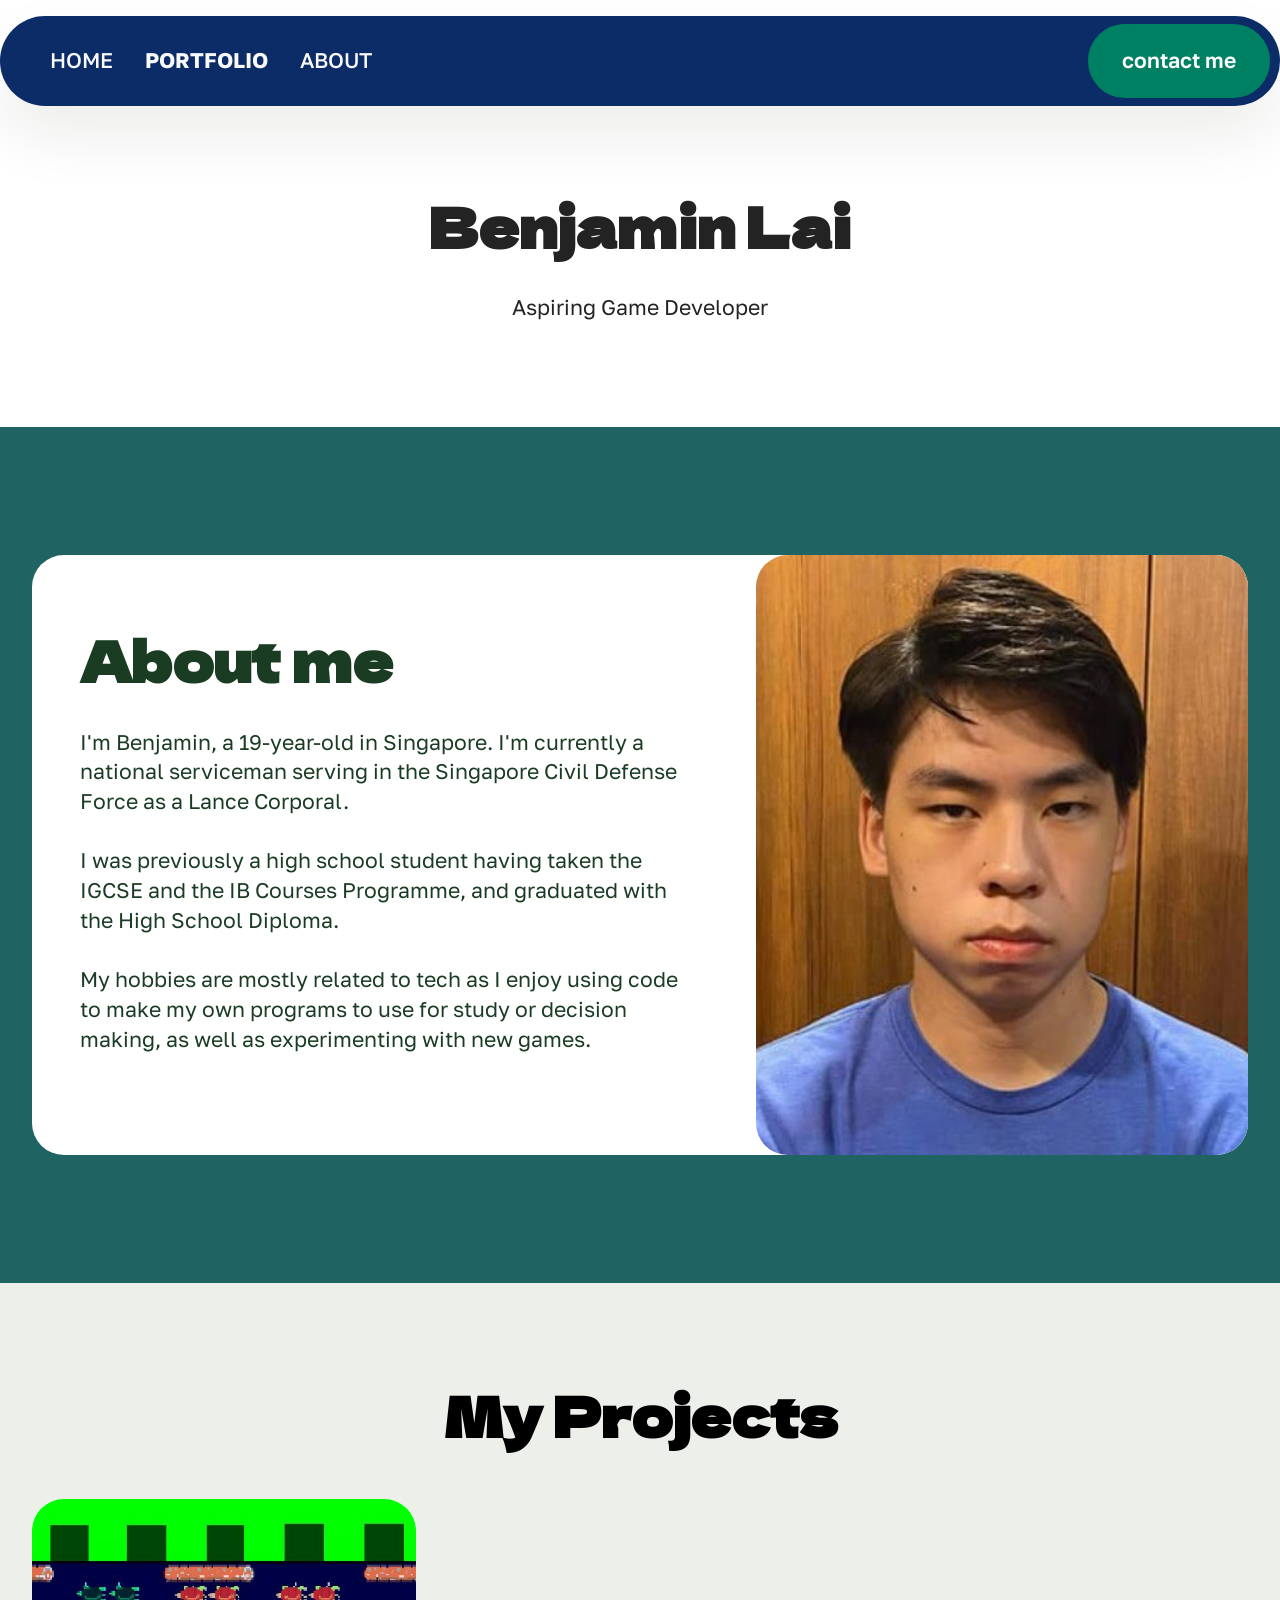
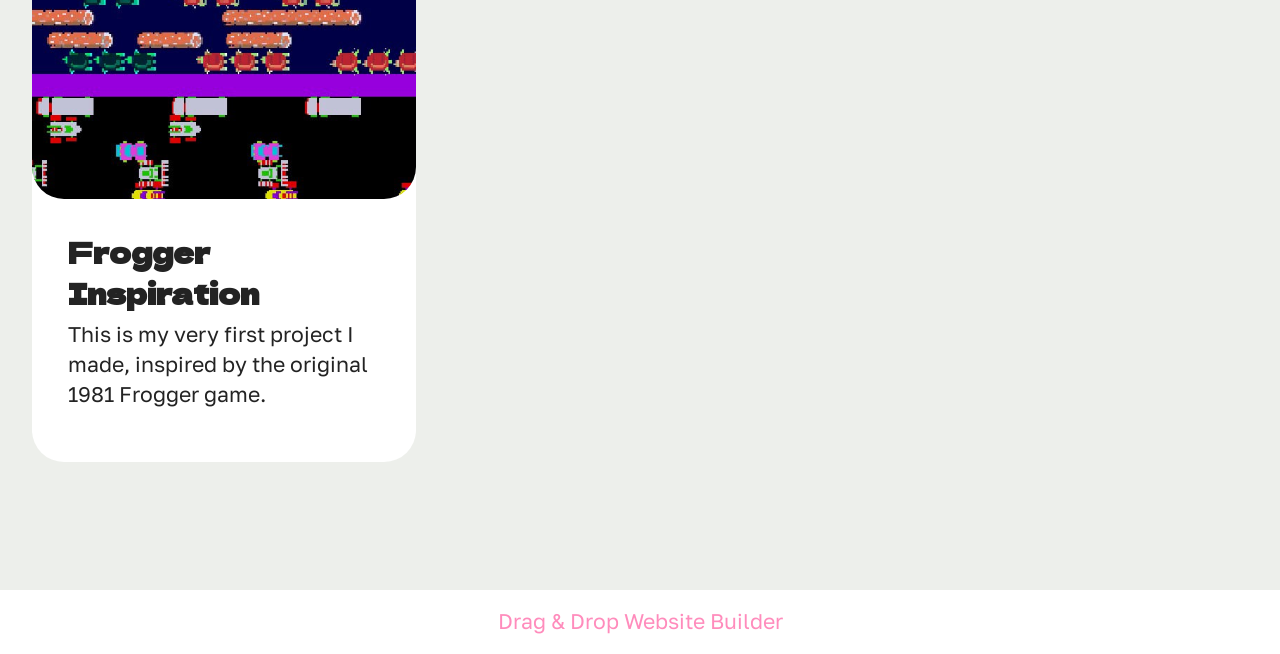
==== commit d115ee29: "fix broken links" ====
--- a/index.html
+++ b/index.html
@@ -19,7 +19,7 @@
   <noscript><link rel="stylesheet" href="https://fonts.googleapis.com/css?family=Dela+Gothic+One:400&display=swap"></noscript>
   <link rel="preload" href="https://fonts.googleapis.com/css?family=Golos+Text:400,500,600,700,800,900&display=swap" as="style" onload="this.onload=null;this.rel='stylesheet'">
   <noscript><link rel="stylesheet" href="https://fonts.googleapis.com/css?family=Golos+Text:400,500,600,700,800,900&display=swap"></noscript>
-  <link rel="preload" as="style" href="assets/mobirise/css/mbr-additional.css?v=pr84Df"><link rel="stylesheet" href="assets/mobirise/css/mbr-additional.css?v=pr84Df" type="text/css">
+  <link rel="preload" as="style" href="assets/mobirise/css/mbr-additional.css?v=3J1MOO"><link rel="stylesheet" href="assets/mobirise/css/mbr-additional.css?v=3J1MOO" type="text/css">
 
   
   
@@ -46,13 +46,13 @@
 			</button>
 			<div class="collapse navbar-collapse" id="navbarSupportedContent">
 				<ul class="navbar-nav nav-dropdown navbar-nav-top-padding" data-app-modern-menu="true"><li class="nav-item">
-						<a class="nav-link link show text-white display-7" href="index.html#features03-0" aria-expanded="false">HOME<strong></strong></a>
+						<a class="nav-link link show text-white text-primary display-7" href="index.html#article11-h" aria-expanded="false">HOME<strong></strong></a>
 					</li><li class="nav-item">
-						<a class="nav-link link text-white display-7" href="index.html#gallery01-2"><strong>PORTFOLIO</strong></a>
+						<a class="nav-link link text-white text-primary display-7" href="index.html#features04-g"><strong>PORTFOLIO</strong></a>
 					</li>
 					
 					<li class="nav-item">
-						<a class="nav-link link text-white display-7" href="index.html#features03-6">ABOUT<strong></strong></a>
+						<a class="nav-link link text-white text-primary display-7" href="index.html#article05-1">ABOUT<strong></strong></a>
 					</li></ul>
 				
 				<div class="navbar-buttons mbr-section-btn"><a class="btn btn-danger display-4" href="mailto:benjylaizb@gmail.com?subject=Inquiry%20about%20your%20services">contact me</a></div>
@@ -155,7 +155,7 @@
 			
 		</div>
 	</div>
-</section><section class="display-7" style="padding: 0;align-items: center;justify-content: center;flex-wrap: wrap;    align-content: center;display: flex;position: relative;height: 4rem;"><a href="https://mobiri.se/" style="flex: 1 1;height: 4rem;position: absolute;width: 100%;z-index: 1;"><img alt="" style="height: 4rem;" src="[data-uri]"></a><p style="margin: 0;text-align: center;" class="display-7">&#8204;</p><a style="z-index:1" href="https://mobirise.com/html-builder.html">HTML Website Generator</a></section><script src="assets/bootstrap/js/bootstrap.bundle.min.js"></script>  <script src="assets/smoothscroll/smooth-scroll.js"></script>  <script src="assets/ytplayer/index.js"></script>  <script src="assets/dropdown/js/navbar-dropdown.js"></script>  <script src="assets/theme/js/script.js"></script>  
+</section><section class="display-7" style="padding: 0;align-items: center;justify-content: center;flex-wrap: wrap;    align-content: center;display: flex;position: relative;height: 4rem;"><a href="https://mobiri.se/" style="flex: 1 1;height: 4rem;position: absolute;width: 100%;z-index: 1;"><img alt="" style="height: 4rem;" src="[data-uri]"></a><p style="margin: 0;text-align: center;" class="display-7">&#8204;</p><a style="z-index:1" href="https://mobirise.com/drag-drop-website-builder.html">Drag & Drop Website Builder</a></section><script src="assets/bootstrap/js/bootstrap.bundle.min.js"></script>  <script src="assets/smoothscroll/smooth-scroll.js"></script>  <script src="assets/ytplayer/index.js"></script>  <script src="assets/dropdown/js/navbar-dropdown.js"></script>  <script src="assets/theme/js/script.js"></script>  
   
   
 </body>
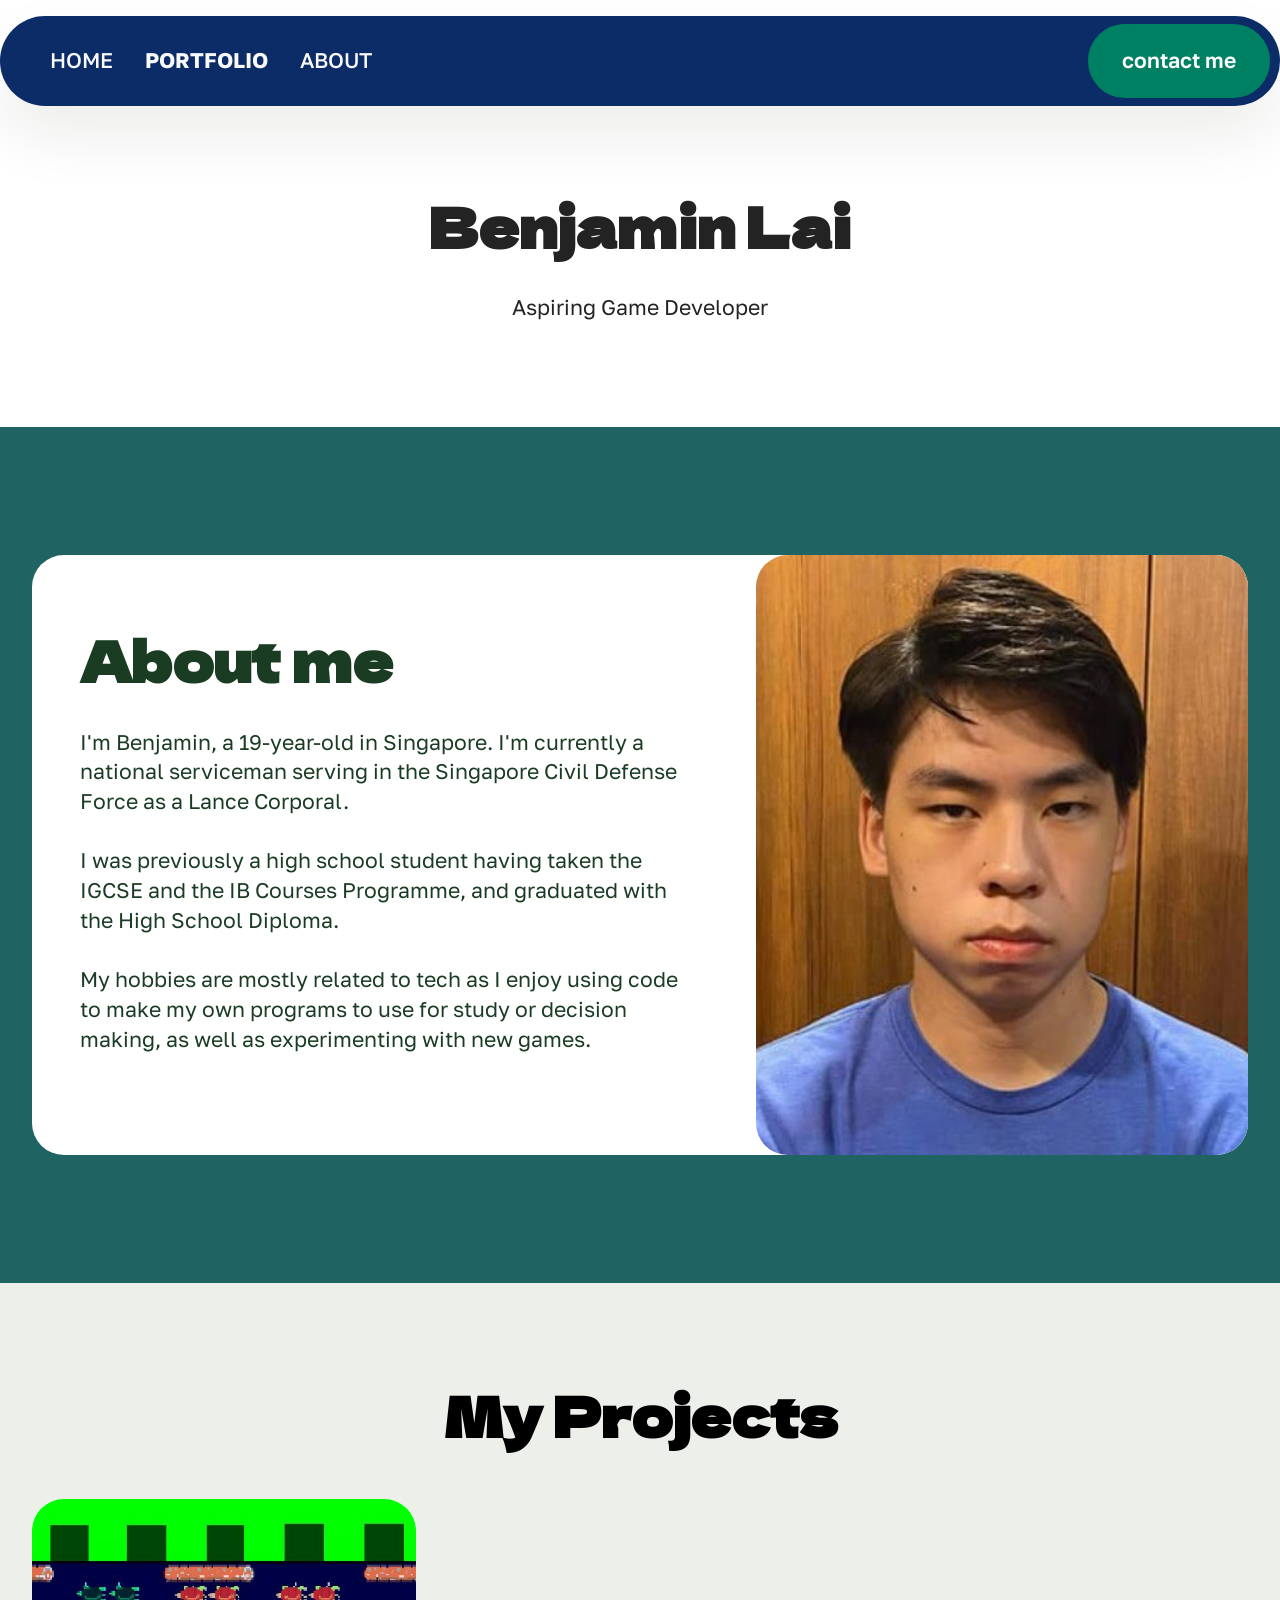
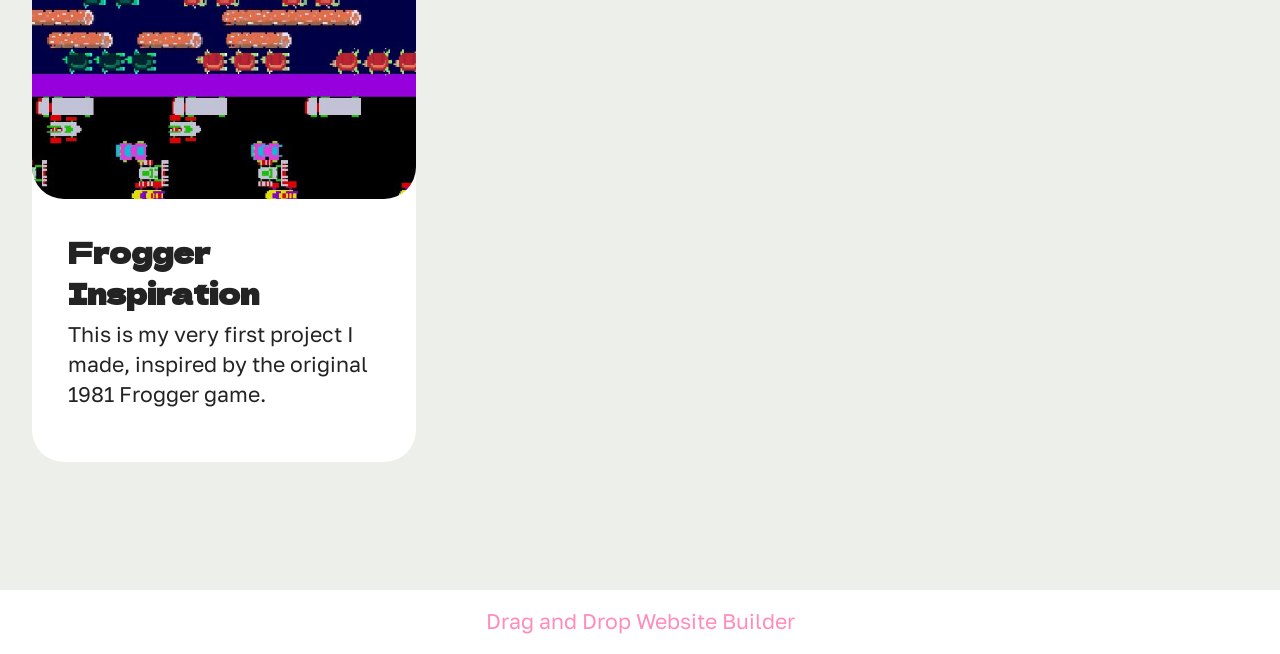
==== commit dd798e71: "fix site icon" ====
--- a/index.html
+++ b/index.html
@@ -6,7 +6,7 @@
   <meta http-equiv="X-UA-Compatible" content="IE=edge">
   <meta name="generator" content="Mobirise v6.1.12, mobirise.com">
   <meta name="viewport" content="width=device-width, initial-scale=1, minimum-scale=1">
-  <link rel="shortcut icon" href="assets/images/logo2.png" type="image/x-icon">
+  <link rel="shortcut icon" href="assets/images/prof-495x474-128x123-128x123.png" type="image/x-icon">
   <meta name="description" content="">
   
   
@@ -19,7 +19,7 @@
   <noscript><link rel="stylesheet" href="https://fonts.googleapis.com/css?family=Dela+Gothic+One:400&display=swap"></noscript>
   <link rel="preload" href="https://fonts.googleapis.com/css?family=Golos+Text:400,500,600,700,800,900&display=swap" as="style" onload="this.onload=null;this.rel='stylesheet'">
   <noscript><link rel="stylesheet" href="https://fonts.googleapis.com/css?family=Golos+Text:400,500,600,700,800,900&display=swap"></noscript>
-  <link rel="preload" as="style" href="assets/mobirise/css/mbr-additional.css?v=3J1MOO"><link rel="stylesheet" href="assets/mobirise/css/mbr-additional.css?v=3J1MOO" type="text/css">
+  <link rel="preload" as="style" href="assets/mobirise/css/mbr-additional.css?v=ex6DVG"><link rel="stylesheet" href="assets/mobirise/css/mbr-additional.css?v=ex6DVG" type="text/css">
 
   
   
@@ -155,7 +155,7 @@
 			
 		</div>
 	</div>
-</section><section class="display-7" style="padding: 0;align-items: center;justify-content: center;flex-wrap: wrap;    align-content: center;display: flex;position: relative;height: 4rem;"><a href="https://mobiri.se/" style="flex: 1 1;height: 4rem;position: absolute;width: 100%;z-index: 1;"><img alt="" style="height: 4rem;" src="[data-uri]"></a><p style="margin: 0;text-align: center;" class="display-7">&#8204;</p><a style="z-index:1" href="https://mobirise.com/drag-drop-website-builder.html">Drag & Drop Website Builder</a></section><script src="assets/bootstrap/js/bootstrap.bundle.min.js"></script>  <script src="assets/smoothscroll/smooth-scroll.js"></script>  <script src="assets/ytplayer/index.js"></script>  <script src="assets/dropdown/js/navbar-dropdown.js"></script>  <script src="assets/theme/js/script.js"></script>  
+</section><section class="display-7" style="padding: 0;align-items: center;justify-content: center;flex-wrap: wrap;    align-content: center;display: flex;position: relative;height: 4rem;"><a href="https://mobiri.se/" style="flex: 1 1;height: 4rem;position: absolute;width: 100%;z-index: 1;"><img alt="" style="height: 4rem;" src="[data-uri]"></a><p style="margin: 0;text-align: center;" class="display-7">&#8204;</p><a style="z-index:1" href="https://mobirise.com/drag-drop-website-builder.html">Drag and Drop Website Builder</a></section><script src="assets/bootstrap/js/bootstrap.bundle.min.js"></script>  <script src="assets/smoothscroll/smooth-scroll.js"></script>  <script src="assets/ytplayer/index.js"></script>  <script src="assets/dropdown/js/navbar-dropdown.js"></script>  <script src="assets/theme/js/script.js"></script>  
   
   
 </body>
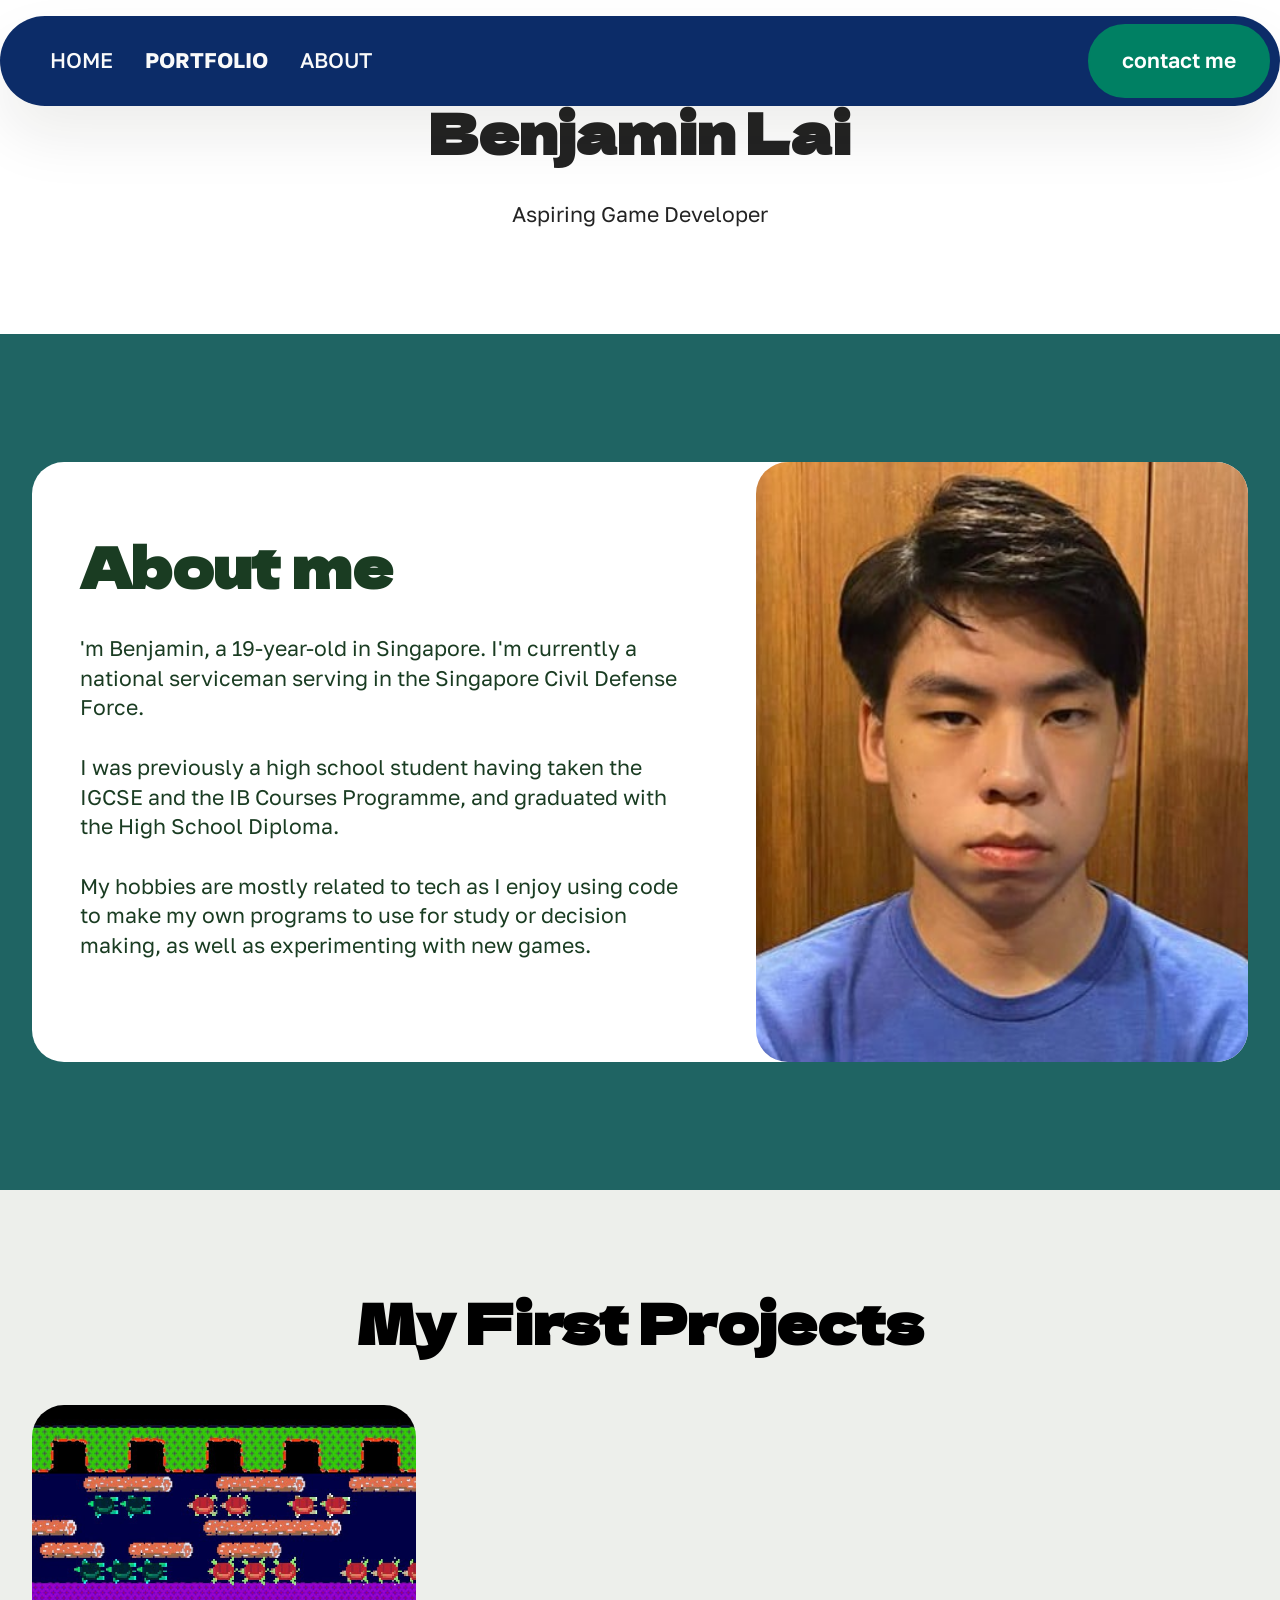
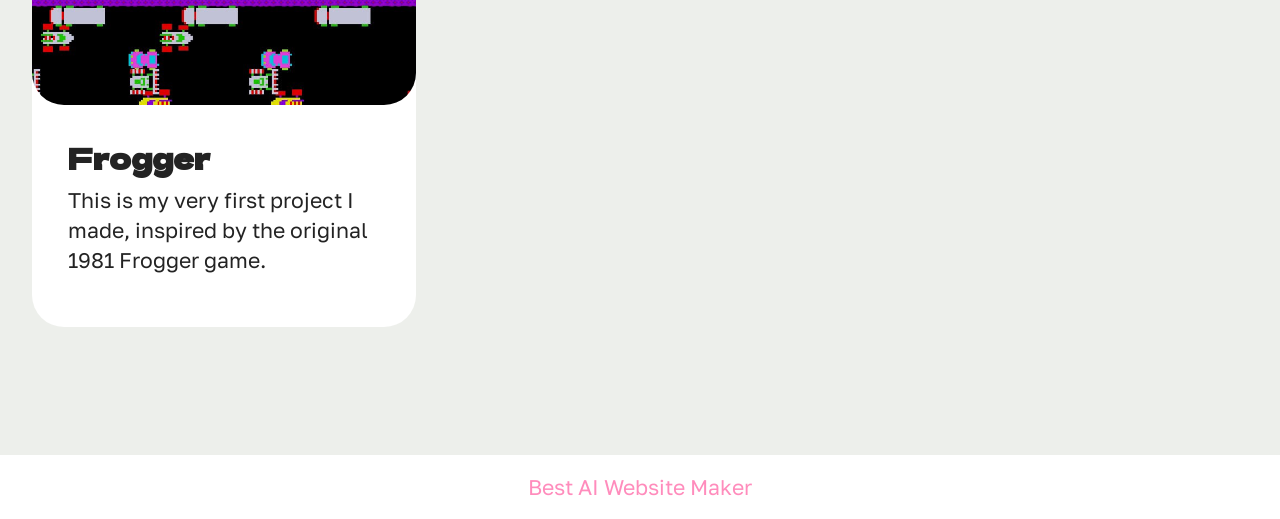
==== commit aecc580b: "site changes" ====
--- a/index.html
+++ b/index.html
@@ -6,7 +6,7 @@
   <meta http-equiv="X-UA-Compatible" content="IE=edge">
   <meta name="generator" content="Mobirise v6.1.12, mobirise.com">
   <meta name="viewport" content="width=device-width, initial-scale=1, minimum-scale=1">
-  <link rel="shortcut icon" href="assets/images/prof-495x474-128x123-128x123.png" type="image/x-icon">
+  <link rel="shortcut icon" href="assets/images/logo2.png" type="image/x-icon">
   <meta name="description" content="">
   
   
@@ -19,7 +19,7 @@
   <noscript><link rel="stylesheet" href="https://fonts.googleapis.com/css?family=Dela+Gothic+One:400&display=swap"></noscript>
   <link rel="preload" href="https://fonts.googleapis.com/css?family=Golos+Text:400,500,600,700,800,900&display=swap" as="style" onload="this.onload=null;this.rel='stylesheet'">
   <noscript><link rel="stylesheet" href="https://fonts.googleapis.com/css?family=Golos+Text:400,500,600,700,800,900&display=swap"></noscript>
-  <link rel="preload" as="style" href="assets/mobirise/css/mbr-additional.css?v=ex6DVG"><link rel="stylesheet" href="assets/mobirise/css/mbr-additional.css?v=ex6DVG" type="text/css">
+  <link rel="preload" as="style" href="assets/mobirise/css/mbr-additional.css?v=BVgQDV"><link rel="stylesheet" href="assets/mobirise/css/mbr-additional.css?v=BVgQDV" type="text/css">
 
   
   
@@ -46,38 +46,22 @@
 			</button>
 			<div class="collapse navbar-collapse" id="navbarSupportedContent">
 				<ul class="navbar-nav nav-dropdown navbar-nav-top-padding" data-app-modern-menu="true"><li class="nav-item">
-						<a class="nav-link link show text-white text-primary display-7" href="index.html#article11-h" aria-expanded="false">HOME<strong></strong></a>
+						<a class="nav-link link show text-white display-7" href="index.html#features03-0" aria-expanded="false">HOME<strong></strong></a>
 					</li><li class="nav-item">
-						<a class="nav-link link text-white text-primary display-7" href="index.html#features04-g"><strong>PORTFOLIO</strong></a>
+						<a class="nav-link link text-white display-7" href="index.html#gallery01-2"><strong>PORTFOLIO</strong></a>
 					</li>
 					
 					<li class="nav-item">
-						<a class="nav-link link text-white text-primary display-7" href="index.html#article05-1">ABOUT<strong></strong></a>
+						<a class="nav-link link text-white display-7" href="index.html#features03-6">ABOUT<strong></strong></a>
 					</li></ul>
 				
-				<div class="navbar-buttons mbr-section-btn"><a class="btn btn-danger display-4" href="mailto:benjylaizb@gmail.com?subject=Inquiry%20about%20your%20services">contact me</a></div>
+				<div class="navbar-buttons mbr-section-btn"><a class="btn btn-danger display-4" href="index.html#contacts01-5">contact me</a></div>
 			</div>
 		</div>
 	</nav>
 </section>
 
 <section data-bs-version="5.1" class="article11 cid-vlLBw6tX6o" id="article11-h">
-    
-
-    
-    
-    <div class="container">
-        <div class="row justify-content-center">
-            <div class="title col-md-12 col-lg-10">
-                <h3 class="mbr-section-title mbr-fonts-style align-center mt-0 mb-0 display-2"><strong>&nbsp;</strong></h3>
-                <h4 class="mbr-section-subtitle align-center mbr-fonts-style mt-4 display-7">&nbsp;</h4>
-                
-            </div>
-        </div>
-    </div>
-</section>
-
-<section data-bs-version="5.1" class="article11 cid-vp55d9Wc5M" id="article11-o">
     
 
     
@@ -111,7 +95,10 @@
             <div class="col-12 col-lg col-md-12">
               <div class="text-wrapper align-left">
                 <h1 class="mbr-section-title mbr-fonts-style mb-4 display-2"><strong>About me</strong></h1>
-                <p class="mbr-text mbr-fonts-style mb-4 display-7">I'm Benjamin, a 19-year-old in Singapore. I'm currently a national serviceman serving in the Singapore Civil Defense Force as a Lance Corporal.&nbsp;<br><br>I was previously a high school student having taken the IGCSE and the IB Courses Programme, and graduated with the High School Diploma.<br><br>My hobbies are mostly related to tech as I enjoy using code to make my own programs to use for study or decision making, as well as experimenting with new games.</p>
+                <p class="mbr-text mbr-fonts-style mb-4 display-7">'m Benjamin, a 19-year-old in Singapore. I'm currently a national serviceman serving in the Singapore Civil Defense Force.<br>
+<br>I was previously a high school student having taken the IGCSE and the IB Courses Programme, and graduated with the High School Diploma.
+<br>
+<br>My hobbies are mostly related to tech as I enjoy using code to make my own programs to use for study or decision making, as well as experimenting with new games.</p>
                 
               </div>
             </div>
@@ -129,7 +116,8 @@
 		<div class="row justify-content-center">
 			<div class="col-12 content-head">
 				<div class="mbr-section-head mb-5">
-					<h4 class="mbr-section-title mbr-fonts-style align-center mb-0 display-2"><strong>My Projects</strong></h4>
+					<h4 class="mbr-section-title mbr-fonts-style align-center mb-0 display-2">
+						<strong>My First Projects</strong></h4>
 					
 					
 				</div>
@@ -139,11 +127,11 @@
 			<div class="item features-image col-12 col-md-6 col-lg-4 active">
 				<div class="item-wrapper">
 					<div class="item-img">
-						<a href="frogger.html"><img src="assets/images/froggergameplay-543x629.jpg" alt="Mobirise Website Builder" data-slide-to="1" data-bs-slide-to="1"></a>
+						<a href="frogger.html"><img src="assets/images/froggame-700x787.jpg" alt="Mobirise Website Builder" data-slide-to="1" data-bs-slide-to="1"></a>
 					</div>
 					<div class="item-content">
 						<h5 class="item-title mbr-fonts-style display-5">
-							<strong>Frogger Inspiration</strong></h5>
+							<strong>Frogger&nbsp;</strong></h5>
 						<p class="mbr-text mbr-fonts-style display-7">
 							This is my very first project I made, inspired by the original 1981 Frogger game.</p>
 						
@@ -155,7 +143,7 @@
 			
 		</div>
 	</div>
-</section><section class="display-7" style="padding: 0;align-items: center;justify-content: center;flex-wrap: wrap;    align-content: center;display: flex;position: relative;height: 4rem;"><a href="https://mobiri.se/" style="flex: 1 1;height: 4rem;position: absolute;width: 100%;z-index: 1;"><img alt="" style="height: 4rem;" src="[data-uri]"></a><p style="margin: 0;text-align: center;" class="display-7">&#8204;</p><a style="z-index:1" href="https://mobirise.com/drag-drop-website-builder.html">Drag and Drop Website Builder</a></section><script src="assets/bootstrap/js/bootstrap.bundle.min.js"></script>  <script src="assets/smoothscroll/smooth-scroll.js"></script>  <script src="assets/ytplayer/index.js"></script>  <script src="assets/dropdown/js/navbar-dropdown.js"></script>  <script src="assets/theme/js/script.js"></script>  
+</section><section class="display-7" style="padding: 0;align-items: center;justify-content: center;flex-wrap: wrap;    align-content: center;display: flex;position: relative;height: 4rem;"><a href="https://mobiri.se/" style="flex: 1 1;height: 4rem;position: absolute;width: 100%;z-index: 1;"><img alt="" style="height: 4rem;" src="[data-uri]"></a><p style="margin: 0;text-align: center;" class="display-7">&#8204;</p><a style="z-index:1" href="https://mobirise.com/builder/ai-website-maker.html">Best AI Website Maker</a></section><script src="assets/bootstrap/js/bootstrap.bundle.min.js"></script>  <script src="assets/smoothscroll/smooth-scroll.js"></script>  <script src="assets/ytplayer/index.js"></script>  <script src="assets/dropdown/js/navbar-dropdown.js"></script>  <script src="assets/theme/js/script.js"></script>  
   
   
 </body>
--- a/assets/mobirise/css/mbr-additional.css
+++ b/assets/mobirise/css/mbr-additional.css
@@ -1357,15 +1357,15 @@
     padding: 1rem;
   }
 }
-.cid-vlAb08CuuF {
-  padding-top: 0rem;
-  padding-bottom: 1rem;
-  background-color: #59ce00;
-}
-.cid-vlAb08CuuF .mbr-fallback-image.disabled {
+.cid-vlLBw6tX6o {
+  padding-top: 6rem;
+  padding-bottom: 6rem;
+  background-color: #ffffff;
+}
+.cid-vlLBw6tX6o .mbr-fallback-image.disabled {
   display: none;
 }
-.cid-vlAb08CuuF .mbr-fallback-image {
+.cid-vlLBw6tX6o .mbr-fallback-image {
   display: block;
   background-size: cover;
   background-position: center center;
@@ -1374,18 +1374,15 @@
   position: absolute;
   top: 0;
 }
-.cid-vlAb08CuuF .mbr-section-title {
-  color: #163300;
-}
-.cid-vp540uMVGY {
-  padding-top: 4rem;
-  padding-bottom: 3rem;
-  background-color: #59ce00;
-}
-.cid-vp540uMVGY .mbr-fallback-image.disabled {
+.cid-tIsj2q7oBw {
+  padding-top: 8rem;
+  padding-bottom: 8rem;
+  background-color: #1f6463;
+}
+.cid-tIsj2q7oBw .mbr-fallback-image.disabled {
   display: none;
 }
-.cid-vp540uMVGY .mbr-fallback-image {
+.cid-tIsj2q7oBw .mbr-fallback-image {
   display: block;
   background-size: cover;
   background-position: center center;
@@ -1394,220 +1391,115 @@
   position: absolute;
   top: 0;
 }
-.cid-vp540uMVGY .mbr-section-title {
-  color: #163300;
-}
-.cid-vp540uMVGY .mbr-section-subtitle {
-  text-align: center;
-}
-.cid-vp54JPuj21 {
-  padding-top: 4rem;
-  padding-bottom: 0rem;
-  background-color: #ffffff;
-}
-.cid-vp54JPuj21 .mbr-fallback-image.disabled {
-  display: none;
-}
-.cid-vp54JPuj21 .mbr-fallback-image {
-  display: block;
-  background-size: cover;
-  background-position: center center;
+.cid-tIsj2q7oBw .card-wrapper {
+  overflow: hidden;
+  background: #ffffff;
+}
+.cid-tIsj2q7oBw .text-wrapper {
+  padding: 4rem 3rem;
+}
+@media (max-width: 767px) {
+  .cid-tIsj2q7oBw .text-wrapper {
+    padding: 1.5rem;
+  }
+}
+.cid-tIsj2q7oBw .row {
+  align-items: center;
+  margin-right: -1rem;
+  margin-left: -1rem;
+}
+.cid-tIsj2q7oBw .row {
+  flex-direction: row-reverse;
+}
+.cid-tIsj2q7oBw .image-wrapper {
+  padding: 0 0.75rem;
+}
+.cid-tIsj2q7oBw img,
+.cid-tIsj2q7oBw .image-wrapper {
+  height: 600px;
+  border-radius: 2rem;
+  object-fit: cover;
+}
+.cid-tIsj2q7oBw .mbr-section-title {
+  color: #1a3c22;
+}
+.cid-tIsj2q7oBw .mbr-text {
+  color: #000000;
+}
+.cid-tIsj2q7oBw .mbr-text,
+.cid-tIsj2q7oBw .mbr-section-btn {
+  color: #1a3c22;
+}
+.cid-vlGJOnzGHp {
+  padding-top: 6rem;
+  padding-bottom: 6rem;
+  background-color: #edefeb;
+}
+.cid-vlGJOnzGHp img,
+.cid-vlGJOnzGHp .item-img {
   width: 100%;
   height: 100%;
-  position: absolute;
-  top: 0;
-}
-.cid-vlAc3aQcBn {
-  padding-top: 8rem;
-  padding-bottom: 8rem;
-  background-color: #0c2c68;
-}
-.cid-vlAc3aQcBn .mbr-fallback-image.disabled {
-  display: none;
-}
-.cid-vlAc3aQcBn .mbr-fallback-image {
-  display: block;
-  background-size: cover;
-  background-position: center center;
-  width: 100%;
-  height: 100%;
-  position: absolute;
-  top: 0;
-}
-@media (max-width: 991px) {
-  .cid-vlAc3aQcBn .image-wrapper {
+  height: 300px;
+  object-fit: cover;
+}
+.cid-vlGJOnzGHp .item:focus,
+.cid-vlGJOnzGHp span:focus {
+  outline: none;
+}
+.cid-vlGJOnzGHp .item {
+  margin-bottom: 2rem;
+}
+@media (max-width: 767px) {
+  .cid-vlGJOnzGHp .item {
     margin-bottom: 1rem;
   }
 }
-.cid-vlAc3aQcBn .row {
-  flex-direction: row-reverse;
-}
-.cid-vlAc3aQcBn .row {
-  align-items: center;
-}
-@media (max-width: 991px) {
-  .cid-vlAc3aQcBn .image-wrapper {
-    padding: 1rem;
-  }
-}
-@media (min-width: 992px) {
-  .cid-vlAc3aQcBn .text-wrapper {
-    padding: 0 2rem;
-  }
-}
-.cid-vlAc3aQcBn .mbr-section-title {
-  color: #ffffff;
-}
-.cid-vlAc3aQcBn .mbr-text,
-.cid-vlAc3aQcBn .mbr-section-btn {
-  color: #ffffff;
-}
-.cid-vlAntLVOM7 {
-  padding-top: 3rem;
-  padding-bottom: 0rem;
-  background-color: #7800a6;
-}
-.cid-vlAntLVOM7 .mbr-text {
-  color: #ffffff;
-}
-.cid-vlAntLVOM7 .mbr-section-subtitle {
-  color: #000000;
-}
-.cid-vlAntLVOM7 .mbr-section-title {
-  color: #ffffff;
-}
-.cid-vlGvcaGQFn {
-  padding-top: 6rem;
-  padding-bottom: 6rem;
-  background-color: #000000;
-}
-.cid-vlGvcaGQFn .mbr-fallback-image.disabled {
-  display: none;
-}
-.cid-vlGvcaGQFn .mbr-fallback-image {
-  display: block;
-  background-size: cover;
-  background-position: center center;
-  width: 100%;
-  height: 100%;
-  position: absolute;
-  top: 0;
-}
-.cid-vlGvcaGQFn .item-mb {
-  margin-bottom: 2rem;
-}
-@media (max-width: 767px) {
-  .cid-vlGvcaGQFn .item-mb {
-    margin-bottom: 1rem;
-  }
-}
-.cid-vlGvcaGQFn .item-wrapper {
-  background: #ffffff;
-  padding: 2.25rem;
-  height: 100%;
-  display: flex;
-  flex-direction: column;
-}
-@media (min-width: 992px) and (max-width: 1200px) {
-  .cid-vlGvcaGQFn .item-wrapper {
-    padding: 2rem 1.5rem;
-    margin-bottom: 0rem;
-  }
-}
-@media (max-width: 767px) {
-  .cid-vlGvcaGQFn .item-wrapper {
-    padding: 2rem 1.5rem;
-    margin-bottom: 1rem;
-  }
-}
-.cid-vlGvcaGQFn .mbr-iconfont {
-  display: inline-flex;
-  font-size: 3rem;
-  color: #000000;
-  margin-bottom: 1rem;
-  width: 80px;
-  justify-content: center;
-  align-items: center;
-  background: #9fe870;
-  height: 80px;
-  border-radius: 50%;
-}
-.cid-vlGvcaGQFn .mbr-section-title {
-  color: #9fe870;
-}
-.cid-vlGvcaGQFn .mbr-section-subtitle {
-  color: #ffffff;
-}
-.cid-vlGvcaGQFn .card-box {
+.cid-vlGJOnzGHp .item-content {
+  margin-top: 2rem;
+  padding: 0 2.25rem 2.25rem;
   display: flex;
   flex-direction: column;
   height: 100%;
 }
-.cid-vlGvcaGQFn .card-box .item-footer {
+@media (min-width: 992px) and (max-width: 1200px) {
+  .cid-vlGJOnzGHp .item-content {
+    padding: 0 1.5rem 1.5rem;
+    padding-top: 1rem;
+    margin-top: 1rem;
+  }
+}
+@media (max-width: 767px) {
+  .cid-vlGJOnzGHp .item-content {
+    padding: 2rem 1.5rem;
+    padding-top: 1rem;
+    margin-top: 1rem;
+  }
+}
+.cid-vlGJOnzGHp .item-wrapper {
+  position: relative;
+  background: #ffffff;
+  height: 100%;
+  display: flex;
+  flex-flow: column nowrap;
+}
+.cid-vlGJOnzGHp .item-wrapper .item-footer {
   margin-top: auto;
 }
-.cid-vlGvcaGQFn .content-head {
+.cid-vlGJOnzGHp .mbr-section-title {
+  color: #000000;
+}
+.cid-vlGJOnzGHp .item-title {
+  text-align: left;
+}
+.cid-vlGJOnzGHp .item-subtitle {
+  text-align: left;
+}
+.cid-vlGJOnzGHp .mbr-text,
+.cid-vlGJOnzGHp .item .mbr-section-btn {
+  text-align: left;
+}
+.cid-vlGJOnzGHp .content-head {
   max-width: 800px;
-}
-.cid-vlGvcaGQFn .card-text,
-.cid-vlGvcaGQFn .item .mbr-section-btn P {
-  text-align: left;
-}
-.cid-vlGzV5kg1g {
-  padding-top: 6rem;
-  padding-bottom: 6rem;
-  background-color: #232323;
-}
-.cid-vlGzV5kg1g .mbr-fallback-image.disabled {
-  display: none;
-}
-.cid-vlGzV5kg1g .mbr-fallback-image {
-  display: block;
-  background-size: cover;
-  background-position: center center;
-  width: 100%;
-  height: 100%;
-  position: absolute;
-  top: 0;
-}
-.cid-vlGzV5kg1g .item-wrapper {
-  display: flex;
-  margin-bottom: 2rem;
-}
-@media (max-width: 767px) {
-  .cid-vlGzV5kg1g .item-wrapper {
-    margin-bottom: 1rem;
-  }
-}
-.cid-vlGzV5kg1g .img-wrapper {
-  width: 10rem;
-  padding-right: 1.5rem;
-}
-.cid-vlGzV5kg1g .content-head {
-  max-width: 800px;
-}
-.cid-vlGzV5kg1g .mbr-section-title {
-  color: #9fe870;
-}
-.cid-vlGzV5kg1g .card-text {
-  color: #ffffff;
-}
-.cid-vlGzV5kg1g .card-title {
-  color: #f92c50;
-}
-.cid-vlAVedN4eJ {
-  padding-top: 3rem;
-  padding-bottom: 0rem;
-  background-color: #7800a6;
-}
-.cid-vlAVedN4eJ .mbr-text {
-  color: #ffffff;
-}
-.cid-vlAVedN4eJ .mbr-section-subtitle {
-  color: #000000;
-}
-.cid-vlAVedN4eJ .mbr-section-title {
-  color: #ffffff;
 }
 .cid-tHeG7yune1 {
   z-index: 1000;
@@ -2182,15 +2074,15 @@
     padding: 1rem;
   }
 }
-.cid-vlLBw6tX6o {
-  padding-top: 0rem;
-  padding-bottom: 0rem;
-  background-color: #ffffff;
-}
-.cid-vlLBw6tX6o .mbr-fallback-image.disabled {
+.cid-vlAb08CuuF {
+  padding-top: 3rem;
+  padding-bottom: 3rem;
+  background-color: #59ce00;
+}
+.cid-vlAb08CuuF .mbr-fallback-image.disabled {
   display: none;
 }
-.cid-vlLBw6tX6o .mbr-fallback-image {
+.cid-vlAb08CuuF .mbr-fallback-image {
   display: block;
   background-size: cover;
   background-position: center center;
@@ -2199,15 +2091,18 @@
   position: absolute;
   top: 0;
 }
-.cid-vp55d9Wc5M {
-  padding-top: 3rem;
-  padding-bottom: 6rem;
-  background-color: #ffffff;
-}
-.cid-vp55d9Wc5M .mbr-fallback-image.disabled {
+.cid-vlAb08CuuF .mbr-section-title {
+  color: #163300;
+}
+.cid-vlAc3aQcBn {
+  padding-top: 8rem;
+  padding-bottom: 8rem;
+  background-color: #0c2c68;
+}
+.cid-vlAc3aQcBn .mbr-fallback-image.disabled {
   display: none;
 }
-.cid-vp55d9Wc5M .mbr-fallback-image {
+.cid-vlAc3aQcBn .mbr-fallback-image {
   display: block;
   background-size: cover;
   background-position: center center;
@@ -2216,15 +2111,57 @@
   position: absolute;
   top: 0;
 }
-.cid-tIsj2q7oBw {
-  padding-top: 8rem;
-  padding-bottom: 8rem;
-  background-color: #1f6463;
-}
-.cid-tIsj2q7oBw .mbr-fallback-image.disabled {
+@media (max-width: 991px) {
+  .cid-vlAc3aQcBn .image-wrapper {
+    margin-bottom: 1rem;
+  }
+}
+.cid-vlAc3aQcBn .row {
+  flex-direction: row-reverse;
+}
+.cid-vlAc3aQcBn .row {
+  align-items: center;
+}
+@media (max-width: 991px) {
+  .cid-vlAc3aQcBn .image-wrapper {
+    padding: 1rem;
+  }
+}
+@media (min-width: 992px) {
+  .cid-vlAc3aQcBn .text-wrapper {
+    padding: 0 2rem;
+  }
+}
+.cid-vlAc3aQcBn .mbr-section-title {
+  color: #ffffff;
+}
+.cid-vlAc3aQcBn .mbr-text,
+.cid-vlAc3aQcBn .mbr-section-btn {
+  color: #ffffff;
+}
+.cid-vlAntLVOM7 {
+  padding-top: 3rem;
+  padding-bottom: 0rem;
+  background-color: #7800a6;
+}
+.cid-vlAntLVOM7 .mbr-text {
+  color: #ffffff;
+}
+.cid-vlAntLVOM7 .mbr-section-subtitle {
+  color: #000000;
+}
+.cid-vlAntLVOM7 .mbr-section-title {
+  color: #ffffff;
+}
+.cid-vlGvcaGQFn {
+  padding-top: 6rem;
+  padding-bottom: 6rem;
+  background-color: #000000;
+}
+.cid-vlGvcaGQFn .mbr-fallback-image.disabled {
   display: none;
 }
-.cid-tIsj2q7oBw .mbr-fallback-image {
+.cid-vlGvcaGQFn .mbr-fallback-image {
   display: block;
   background-size: cover;
   background-position: center center;
@@ -2233,113 +2170,119 @@
   position: absolute;
   top: 0;
 }
-.cid-tIsj2q7oBw .card-wrapper {
-  overflow: hidden;
+.cid-vlGvcaGQFn .item-mb {
+  margin-bottom: 2rem;
+}
+@media (max-width: 767px) {
+  .cid-vlGvcaGQFn .item-mb {
+    margin-bottom: 1rem;
+  }
+}
+.cid-vlGvcaGQFn .item-wrapper {
   background: #ffffff;
-}
-.cid-tIsj2q7oBw .text-wrapper {
-  padding: 4rem 3rem;
+  padding: 2.25rem;
+  height: 100%;
+  display: flex;
+  flex-direction: column;
+}
+@media (min-width: 992px) and (max-width: 1200px) {
+  .cid-vlGvcaGQFn .item-wrapper {
+    padding: 2rem 1.5rem;
+    margin-bottom: 0rem;
+  }
 }
 @media (max-width: 767px) {
-  .cid-tIsj2q7oBw .text-wrapper {
-    padding: 1.5rem;
-  }
-}
-.cid-tIsj2q7oBw .row {
+  .cid-vlGvcaGQFn .item-wrapper {
+    padding: 2rem 1.5rem;
+    margin-bottom: 1rem;
+  }
+}
+.cid-vlGvcaGQFn .mbr-iconfont {
+  display: inline-flex;
+  font-size: 3rem;
+  color: #000000;
+  margin-bottom: 1rem;
+  width: 80px;
+  justify-content: center;
   align-items: center;
-  margin-right: -1rem;
-  margin-left: -1rem;
-}
-.cid-tIsj2q7oBw .row {
-  flex-direction: row-reverse;
-}
-.cid-tIsj2q7oBw .image-wrapper {
-  padding: 0 0.75rem;
-}
-.cid-tIsj2q7oBw img,
-.cid-tIsj2q7oBw .image-wrapper {
-  height: 600px;
-  border-radius: 2rem;
-  object-fit: cover;
-}
-.cid-tIsj2q7oBw .mbr-section-title {
-  color: #1a3c22;
-}
-.cid-tIsj2q7oBw .mbr-text {
-  color: #000000;
-}
-.cid-tIsj2q7oBw .mbr-text,
-.cid-tIsj2q7oBw .mbr-section-btn {
-  color: #1a3c22;
-}
-.cid-vlGJOnzGHp {
-  padding-top: 6rem;
-  padding-bottom: 6rem;
-  background-color: #edefeb;
-}
-.cid-vlGJOnzGHp img,
-.cid-vlGJOnzGHp .item-img {
-  width: 100%;
-  height: 100%;
-  height: 300px;
-  object-fit: cover;
-}
-.cid-vlGJOnzGHp .item:focus,
-.cid-vlGJOnzGHp span:focus {
-  outline: none;
-}
-.cid-vlGJOnzGHp .item {
-  margin-bottom: 2rem;
-}
-@media (max-width: 767px) {
-  .cid-vlGJOnzGHp .item {
-    margin-bottom: 1rem;
-  }
-}
-.cid-vlGJOnzGHp .item-content {
-  margin-top: 2rem;
-  padding: 0 2.25rem 2.25rem;
+  background: #9fe870;
+  height: 80px;
+  border-radius: 50%;
+}
+.cid-vlGvcaGQFn .mbr-section-title {
+  color: #9fe870;
+}
+.cid-vlGvcaGQFn .mbr-section-subtitle {
+  color: #ffffff;
+}
+.cid-vlGvcaGQFn .card-box {
   display: flex;
   flex-direction: column;
   height: 100%;
 }
-@media (min-width: 992px) and (max-width: 1200px) {
-  .cid-vlGJOnzGHp .item-content {
-    padding: 0 1.5rem 1.5rem;
-    padding-top: 1rem;
-    margin-top: 1rem;
-  }
+.cid-vlGvcaGQFn .card-box .item-footer {
+  margin-top: auto;
+}
+.cid-vlGvcaGQFn .content-head {
+  max-width: 800px;
+}
+.cid-vlGvcaGQFn .card-text,
+.cid-vlGvcaGQFn .item .mbr-section-btn P {
+  text-align: left;
+}
+.cid-vlGzV5kg1g {
+  padding-top: 6rem;
+  padding-bottom: 6rem;
+  background-color: #232323;
+}
+.cid-vlGzV5kg1g .mbr-fallback-image.disabled {
+  display: none;
+}
+.cid-vlGzV5kg1g .mbr-fallback-image {
+  display: block;
+  background-size: cover;
+  background-position: center center;
+  width: 100%;
+  height: 100%;
+  position: absolute;
+  top: 0;
+}
+.cid-vlGzV5kg1g .item-wrapper {
+  display: flex;
+  margin-bottom: 2rem;
 }
 @media (max-width: 767px) {
-  .cid-vlGJOnzGHp .item-content {
-    padding: 2rem 1.5rem;
-    padding-top: 1rem;
-    margin-top: 1rem;
-  }
-}
-.cid-vlGJOnzGHp .item-wrapper {
-  position: relative;
-  background: #ffffff;
-  height: 100%;
-  display: flex;
-  flex-flow: column nowrap;
-}
-.cid-vlGJOnzGHp .item-wrapper .item-footer {
-  margin-top: auto;
-}
-.cid-vlGJOnzGHp .mbr-section-title {
+  .cid-vlGzV5kg1g .item-wrapper {
+    margin-bottom: 1rem;
+  }
+}
+.cid-vlGzV5kg1g .img-wrapper {
+  width: 10rem;
+  padding-right: 1.5rem;
+}
+.cid-vlGzV5kg1g .content-head {
+  max-width: 800px;
+}
+.cid-vlGzV5kg1g .mbr-section-title {
+  color: #9fe870;
+}
+.cid-vlGzV5kg1g .card-text {
+  color: #ffffff;
+}
+.cid-vlGzV5kg1g .card-title {
+  color: #f92c50;
+}
+.cid-vlAVedN4eJ {
+  padding-top: 3rem;
+  padding-bottom: 0rem;
+  background-color: #7800a6;
+}
+.cid-vlAVedN4eJ .mbr-text {
+  color: #ffffff;
+}
+.cid-vlAVedN4eJ .mbr-section-subtitle {
   color: #000000;
 }
-.cid-vlGJOnzGHp .item-title {
-  text-align: left;
-}
-.cid-vlGJOnzGHp .item-subtitle {
-  text-align: left;
-}
-.cid-vlGJOnzGHp .mbr-text,
-.cid-vlGJOnzGHp .item .mbr-section-btn {
-  text-align: left;
-}
-.cid-vlGJOnzGHp .content-head {
-  max-width: 800px;
-}
+.cid-vlAVedN4eJ .mbr-section-title {
+  color: #ffffff;
+}
--- a/assets/mobirise/css/mbr-additional.css
+++ b/assets/mobirise/css/mbr-additional.css
@@ -1357,15 +1357,15 @@
     padding: 1rem;
   }
 }
-.cid-vlAb08CuuF {
-  padding-top: 0rem;
-  padding-bottom: 1rem;
-  background-color: #59ce00;
-}
-.cid-vlAb08CuuF .mbr-fallback-image.disabled {
+.cid-vlLBw6tX6o {
+  padding-top: 6rem;
+  padding-bottom: 6rem;
+  background-color: #ffffff;
+}
+.cid-vlLBw6tX6o .mbr-fallback-image.disabled {
   display: none;
 }
-.cid-vlAb08CuuF .mbr-fallback-image {
+.cid-vlLBw6tX6o .mbr-fallback-image {
   display: block;
   background-size: cover;
   background-position: center center;
@@ -1374,18 +1374,15 @@
   position: absolute;
   top: 0;
 }
-.cid-vlAb08CuuF .mbr-section-title {
-  color: #163300;
-}
-.cid-vp540uMVGY {
-  padding-top: 4rem;
-  padding-bottom: 3rem;
-  background-color: #59ce00;
-}
-.cid-vp540uMVGY .mbr-fallback-image.disabled {
+.cid-tIsj2q7oBw {
+  padding-top: 8rem;
+  padding-bottom: 8rem;
+  background-color: #1f6463;
+}
+.cid-tIsj2q7oBw .mbr-fallback-image.disabled {
   display: none;
 }
-.cid-vp540uMVGY .mbr-fallback-image {
+.cid-tIsj2q7oBw .mbr-fallback-image {
   display: block;
   background-size: cover;
   background-position: center center;
@@ -1394,220 +1391,115 @@
   position: absolute;
   top: 0;
 }
-.cid-vp540uMVGY .mbr-section-title {
-  color: #163300;
-}
-.cid-vp540uMVGY .mbr-section-subtitle {
-  text-align: center;
-}
-.cid-vp54JPuj21 {
-  padding-top: 4rem;
-  padding-bottom: 0rem;
-  background-color: #ffffff;
-}
-.cid-vp54JPuj21 .mbr-fallback-image.disabled {
-  display: none;
-}
-.cid-vp54JPuj21 .mbr-fallback-image {
-  display: block;
-  background-size: cover;
-  background-position: center center;
+.cid-tIsj2q7oBw .card-wrapper {
+  overflow: hidden;
+  background: #ffffff;
+}
+.cid-tIsj2q7oBw .text-wrapper {
+  padding: 4rem 3rem;
+}
+@media (max-width: 767px) {
+  .cid-tIsj2q7oBw .text-wrapper {
+    padding: 1.5rem;
+  }
+}
+.cid-tIsj2q7oBw .row {
+  align-items: center;
+  margin-right: -1rem;
+  margin-left: -1rem;
+}
+.cid-tIsj2q7oBw .row {
+  flex-direction: row-reverse;
+}
+.cid-tIsj2q7oBw .image-wrapper {
+  padding: 0 0.75rem;
+}
+.cid-tIsj2q7oBw img,
+.cid-tIsj2q7oBw .image-wrapper {
+  height: 600px;
+  border-radius: 2rem;
+  object-fit: cover;
+}
+.cid-tIsj2q7oBw .mbr-section-title {
+  color: #1a3c22;
+}
+.cid-tIsj2q7oBw .mbr-text {
+  color: #000000;
+}
+.cid-tIsj2q7oBw .mbr-text,
+.cid-tIsj2q7oBw .mbr-section-btn {
+  color: #1a3c22;
+}
+.cid-vlGJOnzGHp {
+  padding-top: 6rem;
+  padding-bottom: 6rem;
+  background-color: #edefeb;
+}
+.cid-vlGJOnzGHp img,
+.cid-vlGJOnzGHp .item-img {
   width: 100%;
   height: 100%;
-  position: absolute;
-  top: 0;
-}
-.cid-vlAc3aQcBn {
-  padding-top: 8rem;
-  padding-bottom: 8rem;
-  background-color: #0c2c68;
-}
-.cid-vlAc3aQcBn .mbr-fallback-image.disabled {
-  display: none;
-}
-.cid-vlAc3aQcBn .mbr-fallback-image {
-  display: block;
-  background-size: cover;
-  background-position: center center;
-  width: 100%;
-  height: 100%;
-  position: absolute;
-  top: 0;
-}
-@media (max-width: 991px) {
-  .cid-vlAc3aQcBn .image-wrapper {
+  height: 300px;
+  object-fit: cover;
+}
+.cid-vlGJOnzGHp .item:focus,
+.cid-vlGJOnzGHp span:focus {
+  outline: none;
+}
+.cid-vlGJOnzGHp .item {
+  margin-bottom: 2rem;
+}
+@media (max-width: 767px) {
+  .cid-vlGJOnzGHp .item {
     margin-bottom: 1rem;
   }
 }
-.cid-vlAc3aQcBn .row {
-  flex-direction: row-reverse;
-}
-.cid-vlAc3aQcBn .row {
-  align-items: center;
-}
-@media (max-width: 991px) {
-  .cid-vlAc3aQcBn .image-wrapper {
-    padding: 1rem;
-  }
-}
-@media (min-width: 992px) {
-  .cid-vlAc3aQcBn .text-wrapper {
-    padding: 0 2rem;
-  }
-}
-.cid-vlAc3aQcBn .mbr-section-title {
-  color: #ffffff;
-}
-.cid-vlAc3aQcBn .mbr-text,
-.cid-vlAc3aQcBn .mbr-section-btn {
-  color: #ffffff;
-}
-.cid-vlAntLVOM7 {
-  padding-top: 3rem;
-  padding-bottom: 0rem;
-  background-color: #7800a6;
-}
-.cid-vlAntLVOM7 .mbr-text {
-  color: #ffffff;
-}
-.cid-vlAntLVOM7 .mbr-section-subtitle {
-  color: #000000;
-}
-.cid-vlAntLVOM7 .mbr-section-title {
-  color: #ffffff;
-}
-.cid-vlGvcaGQFn {
-  padding-top: 6rem;
-  padding-bottom: 6rem;
-  background-color: #000000;
-}
-.cid-vlGvcaGQFn .mbr-fallback-image.disabled {
-  display: none;
-}
-.cid-vlGvcaGQFn .mbr-fallback-image {
-  display: block;
-  background-size: cover;
-  background-position: center center;
-  width: 100%;
-  height: 100%;
-  position: absolute;
-  top: 0;
-}
-.cid-vlGvcaGQFn .item-mb {
-  margin-bottom: 2rem;
-}
-@media (max-width: 767px) {
-  .cid-vlGvcaGQFn .item-mb {
-    margin-bottom: 1rem;
-  }
-}
-.cid-vlGvcaGQFn .item-wrapper {
-  background: #ffffff;
-  padding: 2.25rem;
-  height: 100%;
-  display: flex;
-  flex-direction: column;
-}
-@media (min-width: 992px) and (max-width: 1200px) {
-  .cid-vlGvcaGQFn .item-wrapper {
-    padding: 2rem 1.5rem;
-    margin-bottom: 0rem;
-  }
-}
-@media (max-width: 767px) {
-  .cid-vlGvcaGQFn .item-wrapper {
-    padding: 2rem 1.5rem;
-    margin-bottom: 1rem;
-  }
-}
-.cid-vlGvcaGQFn .mbr-iconfont {
-  display: inline-flex;
-  font-size: 3rem;
-  color: #000000;
-  margin-bottom: 1rem;
-  width: 80px;
-  justify-content: center;
-  align-items: center;
-  background: #9fe870;
-  height: 80px;
-  border-radius: 50%;
-}
-.cid-vlGvcaGQFn .mbr-section-title {
-  color: #9fe870;
-}
-.cid-vlGvcaGQFn .mbr-section-subtitle {
-  color: #ffffff;
-}
-.cid-vlGvcaGQFn .card-box {
+.cid-vlGJOnzGHp .item-content {
+  margin-top: 2rem;
+  padding: 0 2.25rem 2.25rem;
   display: flex;
   flex-direction: column;
   height: 100%;
 }
-.cid-vlGvcaGQFn .card-box .item-footer {
+@media (min-width: 992px) and (max-width: 1200px) {
+  .cid-vlGJOnzGHp .item-content {
+    padding: 0 1.5rem 1.5rem;
+    padding-top: 1rem;
+    margin-top: 1rem;
+  }
+}
+@media (max-width: 767px) {
+  .cid-vlGJOnzGHp .item-content {
+    padding: 2rem 1.5rem;
+    padding-top: 1rem;
+    margin-top: 1rem;
+  }
+}
+.cid-vlGJOnzGHp .item-wrapper {
+  position: relative;
+  background: #ffffff;
+  height: 100%;
+  display: flex;
+  flex-flow: column nowrap;
+}
+.cid-vlGJOnzGHp .item-wrapper .item-footer {
   margin-top: auto;
 }
-.cid-vlGvcaGQFn .content-head {
+.cid-vlGJOnzGHp .mbr-section-title {
+  color: #000000;
+}
+.cid-vlGJOnzGHp .item-title {
+  text-align: left;
+}
+.cid-vlGJOnzGHp .item-subtitle {
+  text-align: left;
+}
+.cid-vlGJOnzGHp .mbr-text,
+.cid-vlGJOnzGHp .item .mbr-section-btn {
+  text-align: left;
+}
+.cid-vlGJOnzGHp .content-head {
   max-width: 800px;
-}
-.cid-vlGvcaGQFn .card-text,
-.cid-vlGvcaGQFn .item .mbr-section-btn P {
-  text-align: left;
-}
-.cid-vlGzV5kg1g {
-  padding-top: 6rem;
-  padding-bottom: 6rem;
-  background-color: #232323;
-}
-.cid-vlGzV5kg1g .mbr-fallback-image.disabled {
-  display: none;
-}
-.cid-vlGzV5kg1g .mbr-fallback-image {
-  display: block;
-  background-size: cover;
-  background-position: center center;
-  width: 100%;
-  height: 100%;
-  position: absolute;
-  top: 0;
-}
-.cid-vlGzV5kg1g .item-wrapper {
-  display: flex;
-  margin-bottom: 2rem;
-}
-@media (max-width: 767px) {
-  .cid-vlGzV5kg1g .item-wrapper {
-    margin-bottom: 1rem;
-  }
-}
-.cid-vlGzV5kg1g .img-wrapper {
-  width: 10rem;
-  padding-right: 1.5rem;
-}
-.cid-vlGzV5kg1g .content-head {
-  max-width: 800px;
-}
-.cid-vlGzV5kg1g .mbr-section-title {
-  color: #9fe870;
-}
-.cid-vlGzV5kg1g .card-text {
-  color: #ffffff;
-}
-.cid-vlGzV5kg1g .card-title {
-  color: #f92c50;
-}
-.cid-vlAVedN4eJ {
-  padding-top: 3rem;
-  padding-bottom: 0rem;
-  background-color: #7800a6;
-}
-.cid-vlAVedN4eJ .mbr-text {
-  color: #ffffff;
-}
-.cid-vlAVedN4eJ .mbr-section-subtitle {
-  color: #000000;
-}
-.cid-vlAVedN4eJ .mbr-section-title {
-  color: #ffffff;
 }
 .cid-tHeG7yune1 {
   z-index: 1000;
@@ -2182,15 +2074,15 @@
     padding: 1rem;
   }
 }
-.cid-vlLBw6tX6o {
-  padding-top: 0rem;
-  padding-bottom: 0rem;
-  background-color: #ffffff;
-}
-.cid-vlLBw6tX6o .mbr-fallback-image.disabled {
+.cid-vlAb08CuuF {
+  padding-top: 3rem;
+  padding-bottom: 3rem;
+  background-color: #59ce00;
+}
+.cid-vlAb08CuuF .mbr-fallback-image.disabled {
   display: none;
 }
-.cid-vlLBw6tX6o .mbr-fallback-image {
+.cid-vlAb08CuuF .mbr-fallback-image {
   display: block;
   background-size: cover;
   background-position: center center;
@@ -2199,15 +2091,18 @@
   position: absolute;
   top: 0;
 }
-.cid-vp55d9Wc5M {
-  padding-top: 3rem;
-  padding-bottom: 6rem;
-  background-color: #ffffff;
-}
-.cid-vp55d9Wc5M .mbr-fallback-image.disabled {
+.cid-vlAb08CuuF .mbr-section-title {
+  color: #163300;
+}
+.cid-vlAc3aQcBn {
+  padding-top: 8rem;
+  padding-bottom: 8rem;
+  background-color: #0c2c68;
+}
+.cid-vlAc3aQcBn .mbr-fallback-image.disabled {
   display: none;
 }
-.cid-vp55d9Wc5M .mbr-fallback-image {
+.cid-vlAc3aQcBn .mbr-fallback-image {
   display: block;
   background-size: cover;
   background-position: center center;
@@ -2216,15 +2111,57 @@
   position: absolute;
   top: 0;
 }
-.cid-tIsj2q7oBw {
-  padding-top: 8rem;
-  padding-bottom: 8rem;
-  background-color: #1f6463;
-}
-.cid-tIsj2q7oBw .mbr-fallback-image.disabled {
+@media (max-width: 991px) {
+  .cid-vlAc3aQcBn .image-wrapper {
+    margin-bottom: 1rem;
+  }
+}
+.cid-vlAc3aQcBn .row {
+  flex-direction: row-reverse;
+}
+.cid-vlAc3aQcBn .row {
+  align-items: center;
+}
+@media (max-width: 991px) {
+  .cid-vlAc3aQcBn .image-wrapper {
+    padding: 1rem;
+  }
+}
+@media (min-width: 992px) {
+  .cid-vlAc3aQcBn .text-wrapper {
+    padding: 0 2rem;
+  }
+}
+.cid-vlAc3aQcBn .mbr-section-title {
+  color: #ffffff;
+}
+.cid-vlAc3aQcBn .mbr-text,
+.cid-vlAc3aQcBn .mbr-section-btn {
+  color: #ffffff;
+}
+.cid-vlAntLVOM7 {
+  padding-top: 3rem;
+  padding-bottom: 0rem;
+  background-color: #7800a6;
+}
+.cid-vlAntLVOM7 .mbr-text {
+  color: #ffffff;
+}
+.cid-vlAntLVOM7 .mbr-section-subtitle {
+  color: #000000;
+}
+.cid-vlAntLVOM7 .mbr-section-title {
+  color: #ffffff;
+}
+.cid-vlGvcaGQFn {
+  padding-top: 6rem;
+  padding-bottom: 6rem;
+  background-color: #000000;
+}
+.cid-vlGvcaGQFn .mbr-fallback-image.disabled {
   display: none;
 }
-.cid-tIsj2q7oBw .mbr-fallback-image {
+.cid-vlGvcaGQFn .mbr-fallback-image {
   display: block;
   background-size: cover;
   background-position: center center;
@@ -2233,113 +2170,119 @@
   position: absolute;
   top: 0;
 }
-.cid-tIsj2q7oBw .card-wrapper {
-  overflow: hidden;
+.cid-vlGvcaGQFn .item-mb {
+  margin-bottom: 2rem;
+}
+@media (max-width: 767px) {
+  .cid-vlGvcaGQFn .item-mb {
+    margin-bottom: 1rem;
+  }
+}
+.cid-vlGvcaGQFn .item-wrapper {
   background: #ffffff;
-}
-.cid-tIsj2q7oBw .text-wrapper {
-  padding: 4rem 3rem;
+  padding: 2.25rem;
+  height: 100%;
+  display: flex;
+  flex-direction: column;
+}
+@media (min-width: 992px) and (max-width: 1200px) {
+  .cid-vlGvcaGQFn .item-wrapper {
+    padding: 2rem 1.5rem;
+    margin-bottom: 0rem;
+  }
 }
 @media (max-width: 767px) {
-  .cid-tIsj2q7oBw .text-wrapper {
-    padding: 1.5rem;
-  }
-}
-.cid-tIsj2q7oBw .row {
+  .cid-vlGvcaGQFn .item-wrapper {
+    padding: 2rem 1.5rem;
+    margin-bottom: 1rem;
+  }
+}
+.cid-vlGvcaGQFn .mbr-iconfont {
+  display: inline-flex;
+  font-size: 3rem;
+  color: #000000;
+  margin-bottom: 1rem;
+  width: 80px;
+  justify-content: center;
   align-items: center;
-  margin-right: -1rem;
-  margin-left: -1rem;
-}
-.cid-tIsj2q7oBw .row {
-  flex-direction: row-reverse;
-}
-.cid-tIsj2q7oBw .image-wrapper {
-  padding: 0 0.75rem;
-}
-.cid-tIsj2q7oBw img,
-.cid-tIsj2q7oBw .image-wrapper {
-  height: 600px;
-  border-radius: 2rem;
-  object-fit: cover;
-}
-.cid-tIsj2q7oBw .mbr-section-title {
-  color: #1a3c22;
-}
-.cid-tIsj2q7oBw .mbr-text {
-  color: #000000;
-}
-.cid-tIsj2q7oBw .mbr-text,
-.cid-tIsj2q7oBw .mbr-section-btn {
-  color: #1a3c22;
-}
-.cid-vlGJOnzGHp {
-  padding-top: 6rem;
-  padding-bottom: 6rem;
-  background-color: #edefeb;
-}
-.cid-vlGJOnzGHp img,
-.cid-vlGJOnzGHp .item-img {
-  width: 100%;
-  height: 100%;
-  height: 300px;
-  object-fit: cover;
-}
-.cid-vlGJOnzGHp .item:focus,
-.cid-vlGJOnzGHp span:focus {
-  outline: none;
-}
-.cid-vlGJOnzGHp .item {
-  margin-bottom: 2rem;
-}
-@media (max-width: 767px) {
-  .cid-vlGJOnzGHp .item {
-    margin-bottom: 1rem;
-  }
-}
-.cid-vlGJOnzGHp .item-content {
-  margin-top: 2rem;
-  padding: 0 2.25rem 2.25rem;
+  background: #9fe870;
+  height: 80px;
+  border-radius: 50%;
+}
+.cid-vlGvcaGQFn .mbr-section-title {
+  color: #9fe870;
+}
+.cid-vlGvcaGQFn .mbr-section-subtitle {
+  color: #ffffff;
+}
+.cid-vlGvcaGQFn .card-box {
   display: flex;
   flex-direction: column;
   height: 100%;
 }
-@media (min-width: 992px) and (max-width: 1200px) {
-  .cid-vlGJOnzGHp .item-content {
-    padding: 0 1.5rem 1.5rem;
-    padding-top: 1rem;
-    margin-top: 1rem;
-  }
+.cid-vlGvcaGQFn .card-box .item-footer {
+  margin-top: auto;
+}
+.cid-vlGvcaGQFn .content-head {
+  max-width: 800px;
+}
+.cid-vlGvcaGQFn .card-text,
+.cid-vlGvcaGQFn .item .mbr-section-btn P {
+  text-align: left;
+}
+.cid-vlGzV5kg1g {
+  padding-top: 6rem;
+  padding-bottom: 6rem;
+  background-color: #232323;
+}
+.cid-vlGzV5kg1g .mbr-fallback-image.disabled {
+  display: none;
+}
+.cid-vlGzV5kg1g .mbr-fallback-image {
+  display: block;
+  background-size: cover;
+  background-position: center center;
+  width: 100%;
+  height: 100%;
+  position: absolute;
+  top: 0;
+}
+.cid-vlGzV5kg1g .item-wrapper {
+  display: flex;
+  margin-bottom: 2rem;
 }
 @media (max-width: 767px) {
-  .cid-vlGJOnzGHp .item-content {
-    padding: 2rem 1.5rem;
-    padding-top: 1rem;
-    margin-top: 1rem;
-  }
-}
-.cid-vlGJOnzGHp .item-wrapper {
-  position: relative;
-  background: #ffffff;
-  height: 100%;
-  display: flex;
-  flex-flow: column nowrap;
-}
-.cid-vlGJOnzGHp .item-wrapper .item-footer {
-  margin-top: auto;
-}
-.cid-vlGJOnzGHp .mbr-section-title {
+  .cid-vlGzV5kg1g .item-wrapper {
+    margin-bottom: 1rem;
+  }
+}
+.cid-vlGzV5kg1g .img-wrapper {
+  width: 10rem;
+  padding-right: 1.5rem;
+}
+.cid-vlGzV5kg1g .content-head {
+  max-width: 800px;
+}
+.cid-vlGzV5kg1g .mbr-section-title {
+  color: #9fe870;
+}
+.cid-vlGzV5kg1g .card-text {
+  color: #ffffff;
+}
+.cid-vlGzV5kg1g .card-title {
+  color: #f92c50;
+}
+.cid-vlAVedN4eJ {
+  padding-top: 3rem;
+  padding-bottom: 0rem;
+  background-color: #7800a6;
+}
+.cid-vlAVedN4eJ .mbr-text {
+  color: #ffffff;
+}
+.cid-vlAVedN4eJ .mbr-section-subtitle {
   color: #000000;
 }
-.cid-vlGJOnzGHp .item-title {
-  text-align: left;
-}
-.cid-vlGJOnzGHp .item-subtitle {
-  text-align: left;
-}
-.cid-vlGJOnzGHp .mbr-text,
-.cid-vlGJOnzGHp .item .mbr-section-btn {
-  text-align: left;
-}
-.cid-vlGJOnzGHp .content-head {
-  max-width: 800px;
-}
+.cid-vlAVedN4eJ .mbr-section-title {
+  color: #ffffff;
+}
